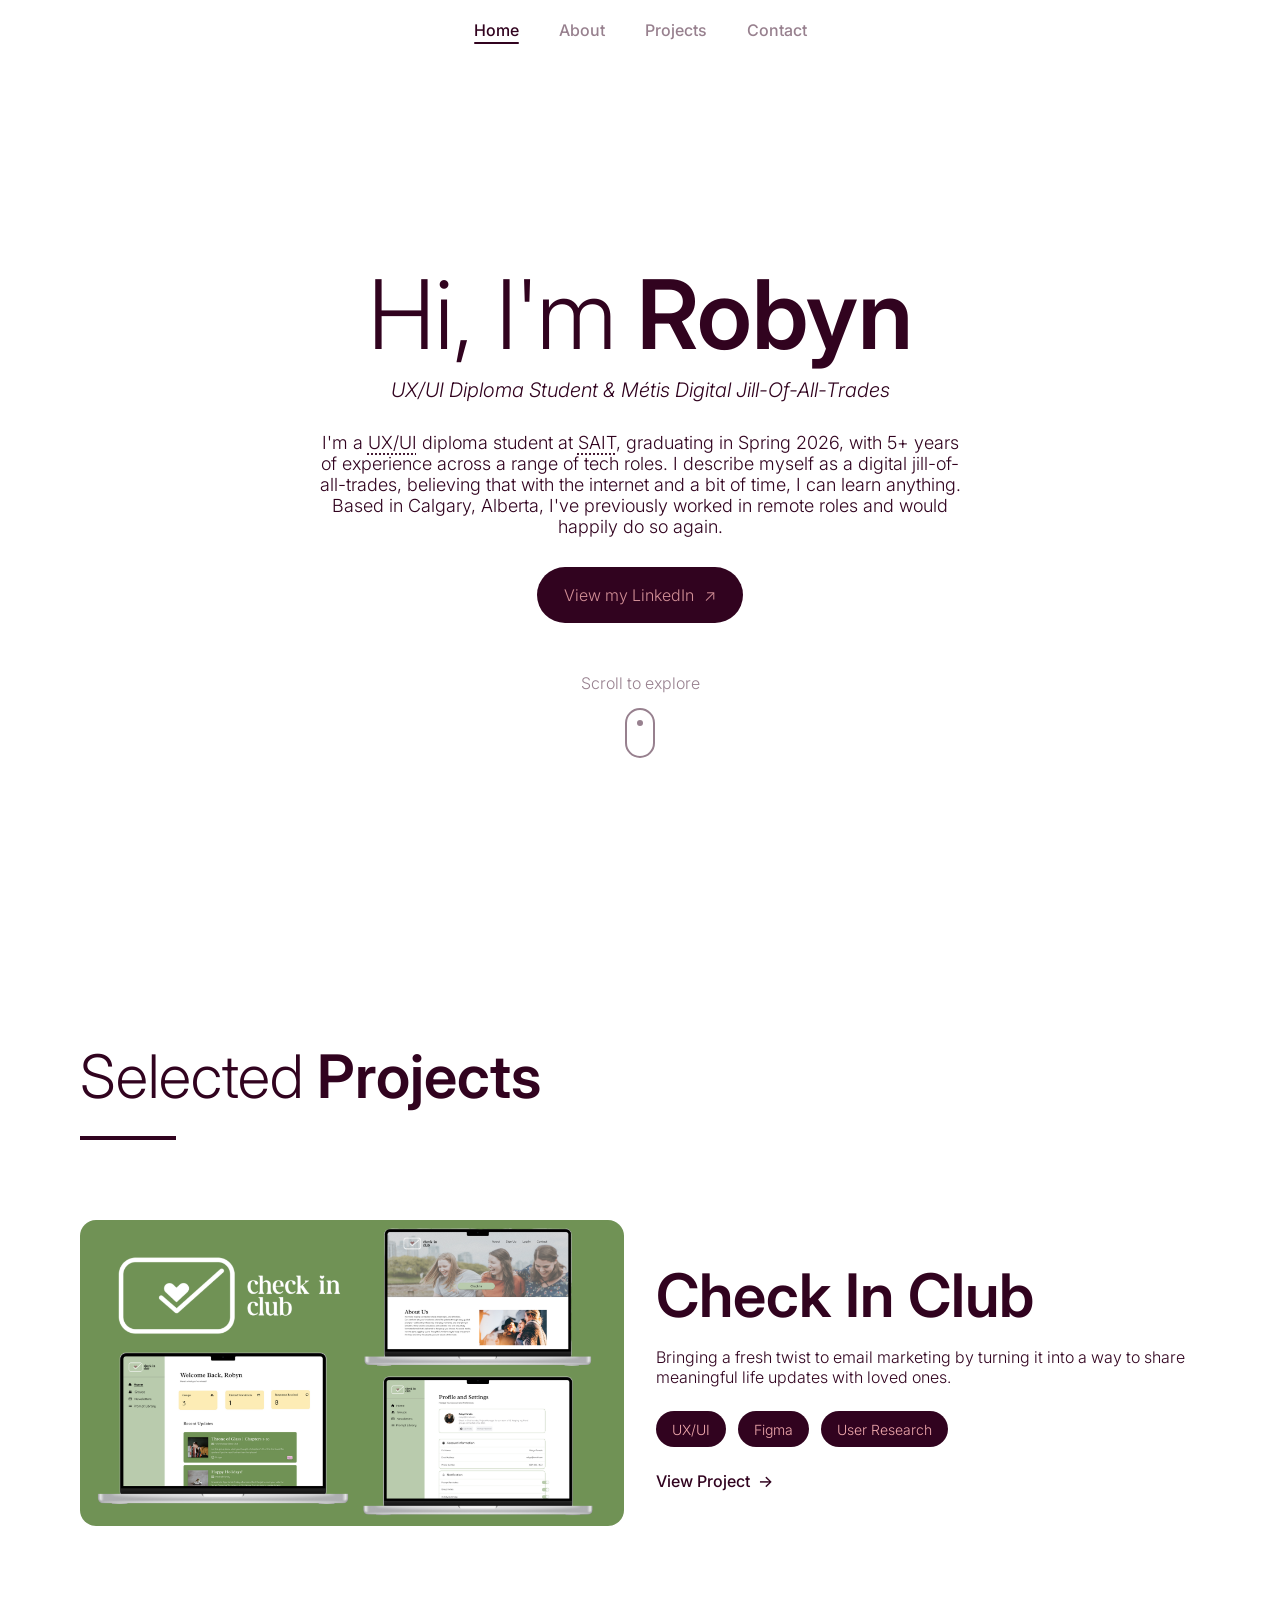
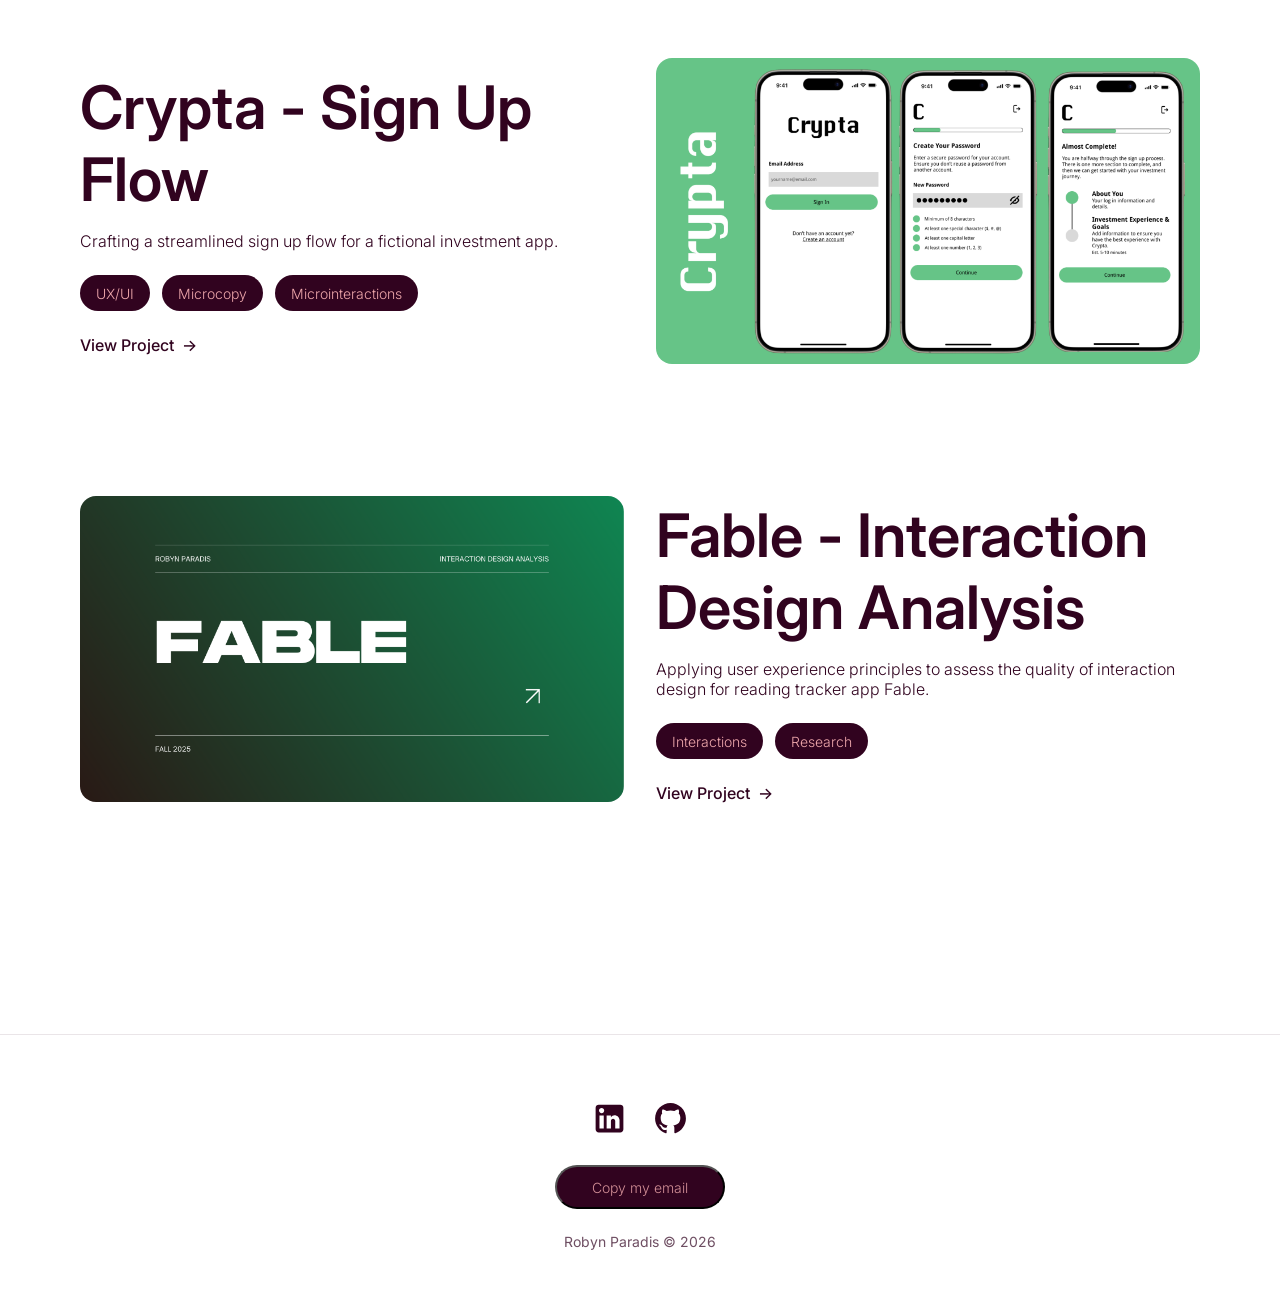
==== index.html @ c3123636 "Update image naming conventions to remove spaces" ====
<!DOCTYPE html>
<html lang="en">
<head>
  <!-- Google tag (gtag.js) -->
    <script async src="https://www.googletagmanager.com/gtag/js?id=G-9T0K6QMMYN"></script>
    <script>
      window.dataLayer = window.dataLayer || [];
      function gtag(){dataLayer.push(arguments);}
      gtag('js', new Date());

      gtag('config', 'G-9T0K6QMMYN');
    </script>
  <meta charset="UTF-8">
  <meta name="viewport" content="width=device-width, initial-scale=1.0">
  <title>Robyn Paradis | Home</title>
  <link rel="stylesheet" href="styles.css">
  <link href="https://fonts.googleapis.com/css2?family=Inter:wght@300;500;600;700&display=swap" rel="stylesheet">
  <link rel="icon" href="data:image/svg+xml,<svg xmlns=%22http://www.w3.org/2000/svg%22 viewBox=%220 0 100 100%22><text y=%22.9em%22 font-size=%2290%22>👩🏻‍💻</text></svg>">
    <!-- Basic SEO -->
    <meta name="description" content="The portfolio website for Robyn Paradis, a UX/UI Designer and Métis Freelancer.">

    <!-- Open Graph / Facebook / LinkedIn -->
    <meta property="og:title" content="Robyn Paradis">
    <meta property="og:description" content="The portfolio website for Robyn Paradis, a UX/UI Designer and Métis Freelancer.">
    <meta property="og:image" content="https://robynparadis.ca/Images/social-share.png">
    <meta property="og:url" content="https://robynparadis.ca/">
    <meta property="og:type" content="website">

    <!-- Twitter -->
    <meta name="twitter:card" content="summary_large_image">
    <meta name="twitter:title" content="Robyn Paradis">
    <meta name="twitter:description" content="The portfolio website for Robyn Paradis, a UX/UI Designer and Métis Freelancer.">
    <meta name="twitter:image" content="https://robynparadis.ca/Images/social-share.png">
</head>

<body>
  <!-- Navigation -->
  <nav class="navbar">
    <ul class="nav-list">
      <li class="nav-item active"><a href="/" class="nav-link">Home</a></li>
      <li class="nav-item"><a href="/about" class="nav-link">About</a></li>
      <li class="nav-item"><a href="/projects" class="nav-link">Projects</a></li>
      <li class="nav-item"><a href="/contact" class="nav-link">Contact</a></li>
    </ul>
  </nav>  

  <!-- Hero Section -->
  <section class="hero" role="main">
    <div class="hero-content-wrapper">
      <div class="hero-content">
        <h1 class="hero-title">
          <span class="light">Hi, I'm</span> <span class="semibold">Robyn</span>
        </h1>
        <p class="hero-subtitle"><em>UX/UI Diploma Student & Métis Digital Jill-Of-All-Trades</em></p>
        <p class="hero-description">
          I'm a <abbr title="User Experience/User Interface">UX/UI</abbr> diploma student at 
          <abbr title="Southern Alberta Institute of Technology">SAIT</abbr>, graduating in Spring 2026, 
          with 5+ years of experience across a range of tech roles. I describe myself as a digital 
          jill-of-all-trades, believing that with the internet and a bit of time, I can learn anything. 
          Based in Calgary, Alberta, I've previously worked in remote roles and would happily do so again.
          
        </p>
        <a href="https://www.linkedin.com/in/robyn-paradis/" target="_blank" class="hero-button">
          View my LinkedIn
          <span class="arrow">↗</span>
        </a>
      </div>
  
      <div class="scroll-hint">
        <span class="scroll-text">Scroll to explore</span>
        <div class="mouse-icon">
          <div class="dot"></div>
        </div>
      </div>
    </div>
  </section>
  

  <!-- PROJECTS SECTION -->
<section class="projects">
    <div class="projects-header">
      <h2 class="projects-title"><span class="light">Selected</span> <span class="semibold">Projects</span></h2>
      <div class="projects-line"></div>
    </div>
  
    <!-- PROJECT 1: Image Left -->
    <div class="project">
      <div class="project-image">
        <a href="/checkinclub" aria-label="View Check In Club project">
          <img src="Images/WebsiteProjectCoverImages/CheckInClubCover.png" alt="Check In Club project image"/>
        </a>
      </div>
      <div class="project-content">
        <h3 class="project-title">Check In Club</h3>
        <p class="project-description">Bringing a fresh twist to email marketing by turning it into a way to share meaningful life updates with loved ones.</p>
        <div class="project-skills">
          <span class="skill-pill">UX/UI</span>
          <span class="skill-pill">Figma</span>
          <span class="skill-pill">User Research</span>
        </div>
        <a href="/checkinclub" class="project-link">View Project <span class="arrow">→</span></a>
      </div>
    </div>
  
    <!-- PROJECT 2: Content Left -->
    <div class="project reverse">
      <div class="project-content">
        <h3 class="project-title">Crypta - Sign Up Flow</h3>
        <p class="project-description">Crafting a streamlined sign up flow for a fictional investment app.</p>
        <div class="project-skills">
          <span class="skill-pill">UX/UI</span>
          <span class="skill-pill">Microcopy</span>
          <span class="skill-pill">Microinteractions</span>
        </div>
        <a href="/crypta" class="project-link">View Project <span class="arrow">→</span></a>
      </div>
      <div class="project-image">
        <a href="/crypta" aria-label="View Crypta project">
          <img src="Images/WebsiteProjectCoverImages/CryptaCover.png" alt="Crypta project cover image"/>
        </a>
      </div>
    </div>
  
    <!-- PROJECT 3: Image Left -->
    <div class="project">
      <div class="project-image">
        <a href="/fable" aria-label="View Fable project">
          <img src="Images/InteractionDesignAnalysis/FableCover.png" alt="Fable project cover image"/>
        </a>
      </div>
      <div class="project-content">
        <h3 class="project-title">Fable - Interaction Design Analysis</h3>
        <p class="project-description">Applying user experience principles to assess the quality of interaction design for reading tracker app Fable.</p>
        <div class="project-skills">
          <span class="skill-pill">Interactions</span>
          <span class="skill-pill">Research</span>
        </div>
        <a href="/fable" class="project-link">View Project <span class="arrow">→</span></a>
      </div>
    </div>
  </section>

  <!-- Footer -->
  <footer>
    <div class="footer-icons">
        <a 
          href="https://www.linkedin.com/in/robyn-paradis/" 
          target="_blank"
          rel="noopener noreferrer"
          aria-label="LinkedIn profile (opens in a new tab)"
        >
        <svg aria-hidden="true" xmlns="http://www.w3.org/2000/svg" width="37" height="37" viewBox="0 0 77 77" fill="none">
          <path d="M60.9583 9.625C62.6601 9.625 64.2922 10.301 65.4956 11.5044C66.699 12.7078 67.375 14.3399 67.375 16.0417V60.9583C67.375 62.6601 66.699 64.2922 65.4956 65.4956C64.2922 66.699 62.6601 67.375 60.9583 67.375H16.0417C14.3399 67.375 12.7078 66.699 11.5044 65.4956C10.301 64.2922 9.625 62.6601 9.625 60.9583V16.0417C9.625 14.3399 10.301 12.7078 11.5044 11.5044C12.7078 10.301 14.3399 9.625 16.0417 9.625H60.9583ZM59.3542 59.3542V42.35C59.3542 39.5761 58.2522 36.9157 56.2907 34.9543C54.3293 32.9928 51.6689 31.8908 48.895 31.8908C46.1679 31.8908 42.9917 33.5592 41.4517 36.0617V32.5004H32.5004V59.3542H41.4517V43.5371C41.4517 41.0667 43.4408 39.0454 45.9113 39.0454C47.1025 39.0454 48.245 39.5186 49.0873 40.361C49.9297 41.2033 50.4029 42.3458 50.4029 43.5371V59.3542H59.3542ZM22.0733 27.4633C23.5029 27.4633 24.8738 26.8955 25.8846 25.8846C26.8955 24.8738 27.4633 23.5029 27.4633 22.0733C27.4633 19.0896 25.0571 16.6512 22.0733 16.6512C20.6353 16.6512 19.2562 17.2225 18.2393 18.2393C17.2225 19.2562 16.6512 20.6353 16.6512 22.0733C16.6512 25.0571 19.0896 27.4633 22.0733 27.4633ZM26.5329 59.3542V32.5004H17.6458V59.3542H26.5329Z"/>
        </svg></a>
        
        <a 
          href="https://github.com/robynparadis" 
          target="_blank"
          rel="noopener noreferrer"
          aria-label="GitHub profile (opens in a new tab)"
        >
        <svg aria-hidden="true" xmlns="http://www.w3.org/2000/svg" width="37" height="37" viewBox="0 0 77 77" fill="none">
            <path d="M38.5 6.41663C34.2868 6.41663 30.1148 7.24649 26.2223 8.85882C22.3297 10.4712 18.7929 12.8344 15.8137 15.8136C9.79689 21.8304 6.41669 29.9909 6.41669 38.5C6.41669 52.6808 15.6246 64.712 28.3617 68.9791C29.9659 69.2358 30.4792 68.2412 30.4792 67.375V61.9529C21.5921 63.8779 19.6992 57.6537 19.6992 57.6537C18.2234 53.932 16.1379 52.9375 16.1379 52.9375C13.2184 50.9483 16.3625 51.0125 16.3625 51.0125C19.5709 51.237 21.2713 54.317 21.2713 54.317C24.0625 59.1937 28.7788 57.75 30.6075 56.98C30.8963 54.8945 31.7304 53.4829 32.6288 52.6808C25.5063 51.8787 18.0309 49.1195 18.0309 36.8958C18.0309 33.3345 19.25 30.4791 21.3354 28.2012C21.0146 27.3991 19.8917 24.0625 21.6563 19.7312C21.6563 19.7312 24.3513 18.865 30.4792 23.0037C33.0138 22.2979 35.7729 21.945 38.5 21.945C41.2271 21.945 43.9863 22.2979 46.5209 23.0037C52.6488 18.865 55.3438 19.7312 55.3438 19.7312C57.1084 24.0625 55.9854 27.3991 55.6646 28.2012C57.75 30.4791 58.9692 33.3345 58.9692 36.8958C58.9692 49.1516 51.4617 51.8466 44.3071 52.6487C45.4621 53.6433 46.5209 55.6004 46.5209 58.5841V67.375C46.5209 68.2412 47.0342 69.2679 48.6704 68.9791C61.4075 64.68 70.5834 52.6808 70.5834 38.5C70.5834 34.2867 69.7535 30.1147 68.1412 26.2222C66.5288 22.3297 64.1656 18.7928 61.1864 15.8136C58.2072 12.8344 54.6703 10.4712 50.7778 8.85882C46.8853 7.24649 42.7133 6.41663 38.5 6.41663Z"/>
        </svg></a>
    </div>

    <button class="hero-button copy-email-btn" type="button" aria-label="Copy my email">
      <span class="btn-default">Copy my email</span>
    
      <span class="btn-hover" aria-hidden="true">
        <span class="btn-copy-word">Copy</span>
        <span class="btn-email">robynparadis@gmail.com</span>
      </span>

      <span class="btn-measure" aria-hidden="true">
        <span class="btn-copy-word">Copy</span>
        <span class="btn-email">robynparadis@gmail.com</span>
      </span>
    </button>
     
    <p>Robyn Paradis &copy; <span id="currentYear"></span></p>
</footer>
  

  <script src="index.js"></script>
</body>
</html>
---- styles.css ----
/* Base */
* {
  box-sizing: border-box;
  margin: 0;
  padding: 0;
}

body {
  font-family: 'Inter', sans-serif;
  color: #31031f;
}

p a {
  color: inherit;
  text-decoration: underline;
}

/* NAVBAR ----------------------- */
.navbar {
  position: sticky;
  top: 0;
  width: 100%;
  padding: 20px 0;
  z-index: 1000;
  background-color: rgba(255, 255, 255, 0);
  transition: background-color 0.3s ease;
  display: flex;
  justify-content: center;
}

.navbar.scrolled {
  background-color: rgba(255, 255, 255, 0.95);
}

.nav-list {
  display: flex;
  gap: 40px;
  list-style: none;
  margin: 0;
  padding: 0;
}

.nav-link {
  font-family: 'Inter', sans-serif;
  font-size: 16px;
  font-weight: 500; /* Medium */
  color: #31031F; /* dark purple */
  opacity: 0.5; /* inactive pages 50% opacity */
  text-decoration: none;
  position: relative;
  transition: opacity 0.2s ease;
}

.nav-link:hover {
  opacity: 1;
}

.nav-item.active .nav-link {
  opacity: 1;
}

.nav-item.active .nav-link::after {
  content: '';
  position: absolute;
  bottom: -4px; /* space between text and underline */
  left: 0;
  width: 100%;
  height: 2px;
  background-color: #31031F;
  border-radius: 1px;
}

/* HERO SECTION ----------------------- */
.hero {
  position: relative;
  height: 100vh;
  display: flex;
  flex-direction: column;
  justify-content: center;
  align-items: center;
  text-align: center;
  transition: opacity 0.2s ease-out;
}

.hero-content {
  max-width: 700px;
}

.hero-title {
  font-size: 96px;
  line-height: 1.1;
}

.hero-title .light {
  font-weight: 300;
}

.hero-title .semibold {
  font-weight: 600;
}

.hero-subtitle {
  font-size: 20px;
  font-weight: 300;
  margin-top: 10px;
  color: #31031f;
}

.hero-description {
  font-size: 18px;
  font-weight: 300;
  margin: 30px 0;
  color: #31031f;
  max-width: 700px;
  margin-left: auto;
  margin-right: auto;
}

abbr {
  cursor: help;
  text-decoration: underline dotted;
  text-underline-offset: 0.25em;
}

/* HERO BUTTON ----------------------- */
.hero-button {
  display: inline-flex;
  align-items: center;
  justify-content: center; /* center text and arrow */
  gap: 10px;
  width: 205.75px; /* Figma width */
  height: 56px;     /* Figma height */
  background-color: #31031f;
  color: rgba(239,168,172,0.85); /* light, matching paragraph */
  font-size: 16px;
  font-weight: 300; /* light weight */
  font-family: 'Inter', sans-serif;
  border-radius: 28px; /* half of height for fully rounded ends */
  text-decoration: none;
  transition: all 0.3s;
  cursor: pointer;
}

.hero-button .arrow {
  display: inline-block;
  transition: transform 0.3s;
}

.hero-button:hover .arrow {
  transform: translateX(5px);
}

/* SCROLL HINT ----------------------- */
.scroll-hint {
  margin-top: 50px;
  display: flex;
  flex-direction: column;
  align-items: center;
  gap: 15px;
}

.scroll-text {
  color: rgba(49,3,31,0.5);
  font-size: 16px;
  font-weight: 300;
}

.mouse-icon {
  width: 30px;
  height: 50px;
  border: 2px solid rgba(49,3,31,0.5);
  border-radius: 25px;

  display: flex;
  justify-content: center; /* centers the dot horizontally */
  align-items: flex-start;
  padding-top: 10px;
}

.mouse-icon .dot {
  width: 6px;
  height: 6px;
  background-color: rgba(49,3,31,0.5);
  border-radius: 50%;
  animation: bounce 1.2s infinite;
}

@keyframes bounce {
  0%, 100% { transform: translateY(0); }
  50% { transform: translateY(8px); }
}

/* RESPONSIVE ----------------------- */
/* Tablet screens */
@media screen and (max-width: 1024px) {
  .hero-content {
    padding-left: 40px;
    padding-right: 40px;
  }
}

@media (max-width: 768px) {
  .hero-title { font-size: 64px; }
  .hero-description { font-size: 16px; }
  .nav-list { gap: 20px; }

  .hero {
    height: auto;
    min-height: calc(100svh - 60px);
  }

  .hero-content-wrapper {
    width: 100%;
    display: flex;
    flex-direction: column;
    align-items: center;
    gap: 50px;
  }

  .scroll-hint {
    margin-top: 0;
  }
}

  .hero-content {
    padding-left: 24px;
    padding-right: 24px;
  }

  .hero-subtitle,
  .hero-description {
    max-width: 100%;
    box-sizing: border-box;
  }

/* PROJECTS SECTION ----------------------- */
.projects {
  padding: 80px 80px 100px; /* top padding gives room for hero fade + spacing */
  display: flex;
  flex-direction: column;
  align-items: center;
  max-width: 1400px;
  margin: 0 auto;
  text-align: center;
}

.projects-header {
  margin-bottom: 80px;
  width: 100%;
  max-width: 1200px;
  align-self: center;
  text-align: left;
}

.projects-title {
  font-size: 60px;
  color: #31031F;
}

.projects-title .light {
  font-weight: 300;
}

.projects-title .semibold {
  font-weight: 600;
}

.projects-line {
  width: 96px;
  height: 4px;
  background-color: #31031F;
  margin: 24px 0 0; /* line under text */
}

/* INDIVIDUAL PROJECTS ----------------------- */
.project {
  display: flex;
  gap: 32px;
  align-items: center;
  margin-bottom: 128px;
  width: 100%;
  max-width: 1200px;
  position: relative;
}

.project.reverse {
  display: flex;
  flex-direction: row-reverse;
}

.project.reverse .project-image {
  order: 1;
}

.project.reverse .project-content {
  order: 2;
}

.project.reverse .project-image,
.project.reverse .project-content {
flex: 1 1 50%;
}

.project-image {
  flex: 1 1 50%; /* image takes up half of the section */
  display: flex;
  justify-content: center; /* center the image within its column */
  align-items: center;
  max-height: 360px;
}

.project-image img {
  width: 100%; /* fills its container */
  max-width: 560px; /* ensures images don't get too large */
  height: auto; /* keeps aspect ratio */
  border-radius: 16px;
  object-fit: contain; /* ensures entire image is visible */
  transition: transform 0.3s ease, filter 0.3s ease;
}

.project:hover .project-image img {
  filter: brightness(0.9); /* darken */
}

.project-image img:hover {
  transform: scale(1.02);
}

/* PROJECT CONTENT ----------------------- */
.project-content {
  flex: 1 1 50%;
  display: flex;
  flex-direction: column;
  align-items: flex-start;
  justify-content: center; /* vertical centering relative to image */
  text-align: left;
}

.project-title {
  font-family: 'Inter', sans-serif;
  font-weight: 300;
  font-size: 48px;
  margin-bottom: 16px;
  color: #31031F;
}

.project-description {
  font-family: 'Inter', sans-serif;
  font-weight: 300;
  font-size: 16px;
  margin-bottom: 24px;
  margin-top: 16px;
  color: #31031F;
}

.project-skills {
  display: flex;
  gap: 12px;
  margin-bottom: 24px;
}

.skill-pill {
  display: inline-flex;
  justify-content: center;
  align-items: center;
  padding: 0 16px; /* horizontal padding */
  height: 36px; /* fixed height for consistency */
  background-color: #31031F;
  color: #EFA8AC;
  border-radius: 28px;
  font-family: 'Inter', sans-serif;
  font-size: 14px;
  font-weight: 300;
  white-space: nowrap; /* ensures text doesn't wrap */
}

/* VIEW PROJECT LINK ----------------------- */
.project-link {
  display: inline-flex;
  align-items: center;
  gap: 8px;
  font-family: 'Inter', sans-serif;
  font-weight: 500;
  font-size: 16px;
  color: #31031F;
  text-decoration: none;
  position: relative;
  transition: transform 0.2s ease;
}

.project-link .arrow {
  transition: transform 0.3s ease;
}

.project-link:hover .arrow {
  transform: translateX(5px);
  animation: bounce-horizontal 0.3s;
}

@keyframes bounce-horizontal {
  0%, 100% { transform: translateX(5px); }
  50% { transform: translateX(8px); }
}

/* --- Responsive Projects Section --- */

/* Tablet breakpoint (around 768px - 1024px) */
@media screen and (max-width: 1024px) {
  .projects {
    padding: 120px 40px 80px;
  }

  .project {
    gap: 24px; /* slightly smaller gap */
    max-width: 90%;
  }

  .project-image img {
    max-width: 480px; /* slightly smaller images */
  }
}

/* Mobile breakpoint (below 768px) */
@media screen and (max-width: 767px) {
  /* Stack project content */
  .project,
  .project.reverse {
    flex-direction: column; /* stack image on top, content below */
    align-items: flex-start;
    gap: 24px;
    margin-bottom: 64px;
  }

  .project-image,
  .project.reverse .project-image {
    width: 100%;
    justify-content: flex-start;
  }

  .project-content,
  .project.reverse .project-content {
    width: 100%;
    align-items: flex-start;
    justify-content: flex-start;
    text-align: left;
  }

  .project-image img {
    width: 100%;
    height: auto;
    max-width: 100%;
    object-fit: contain;
  }

  .project-title {
    font-size: 36px;
    margin-bottom: 24px;
    text-align: center;
    width: 100%;
  }

  .project-description {
    margin-top: 0;
  }

  .project-skills {
    flex-wrap: wrap;
    gap: 12px;
  }

  .project-link {
    align-self: center;
  }

  .projects-header {
    margin-bottom: 40px;
    display: flex;
    flex-direction: column;
    align-items: flex-start;
    text-align: left;
  }

  .projects-title {
    font-size: 48px; /* title on mobile stacked, slightly smaller */
  }

  .projects-line {
    margin-top: 16px;
    width: 100px;
    margin-bottom: 40px;
  }

  .project:last-child {
    margin-bottom: 32px;
  }
}

/* FOOTER ----------------------- */
footer {
  text-align: center;
  padding-bottom: 64px;
  position: relative;
}

/* Line across full width at top of footer */
footer::before {
  content: "";
  display: block;
  width: 100%;
  height: 1px;
  background-color: rgba(49,3,31,0.1);
  margin-bottom: 65px;
}

.copy-email-btn {
  height: 44px;
  width: auto;
  min-width: 170px;
  max-width: 170px;
  padding: 0 16px;
  gap: 0;
  position: relative;
  overflow: hidden;
  transition: max-width 0.3s ease;
  margin-bottom: 24px;
  display: inline-grid;
  place-items: center;
  font-size: 14px;
}

/* Two "states" layered in the same button */
.copy-email-btn .btn-default,
.copy-email-btn .btn-hover {
  display: inline-flex;
  align-items: center;
  justify-content: center;
  transition: opacity 0.25s ease, transform 0.25s ease;
}

/* Default visible */
.copy-email-btn .btn-default {
  opacity: 1;
  transform: translateY(0);
}

/* Hover state hidden */
.copy-email-btn .btn-hover {
  opacity: 0;
  transform: translateY(6px);
  gap: 10px;
}

/* Hover swaps the content */
.copy-email-btn:hover .btn-default {
  opacity: 0;
  transform: translateY(-6px);
}

.copy-email-btn:hover {
  max-width: 999px;
}

.copy-email-btn:hover .btn-hover {
  opacity: 1;
  transform: translateY(0);
}

/* Visually differentiate "Copy" from the email */
.copy-email-btn .btn-copy-word {
  font-size: 13px;
  font-weight: 500;
  letter-spacing: 0.08em;
  text-transform: uppercase;
  opacity: 0.85;
}

.copy-email-btn .btn-email {
  font-size: 14px;
  font-weight: 300;
  letter-spacing: 0.01em;
  white-space: nowrap;
}

/* Optional subtle separator */
.copy-email-btn .btn-email::before {
  content: "—";
  margin: 0 6px 0 0;
  opacity: 0.5;
}

/* Hidden measurer: it controls width when visible, but you never see it */
.copy-email-btn .btn-measure {
  display: inline-flex;
  align-items: center;
  gap: 10px;
  white-space: nowrap;
  visibility: hidden;
  pointer-events: none;
}

.copy-email-btn .btn-default,
.copy-email-btn .btn-hover,
.copy-email-btn .btn-measure {
  grid-area: 1 / 1;       /* ADD */
}

/* Footer icons container */
.footer-icons {
  display: flex;
  justify-content: center;
  gap: 24px;
  margin-bottom: 24px; /* space between icons and text */
}

.footer-icons a {
  color: #31031F; /* base color */
  transition: transform 0.3s ease, color 0.3s ease;
}

/* Icon hover effect */
.footer-icons a svg {
  width: 37px;
  height: 37px;
  fill: #31031F;
  transition: transform 0.3s ease, fill 0.3s ease;
}

.footer-icons a:hover svg {
  transform: scale(1.2);
  fill: #00382E;
}

/* Footer text */
footer p {
  font-family: 'Inter', sans-serif;
  font-weight: 400;
  font-size: 14px;
  color: rgba(49,3,31,0.7);
  margin: 0;
}

/* ABOUT HERO SECTION ----------------------- */
/* Hero Section */
.about-hero {
  padding: 120px 80px;
  display: flex;
  justify-content: center;
}

.about-hero-container {
  display: flex;
  align-items: center;
  gap: 50px;
  max-width: 1400px;
  width: auto;
  margin: 0 auto;
}

/* Image */
.about-hero-image img {
  width: auto;
  max-height: 400px; /* ensures image is never bigger than content */
  border-radius: 25px;
  object-fit: cover;
  opacity: 0;
  transform: translateX(-50px);
  animation: slideInLeft 1s forwards ease-out;
}

/* Text */
.about-hero-content {
  flex: 1;
  max-width: 700px;
  display: flex;
  flex-direction: column;
  justify-content: center;
  opacity: 0;
  transform: translateX(50px);
  animation: slideInRight 1s forwards ease-out;
  animation-delay: 0.3s;
}

.about-hero-title {
  font-size: 60px;
  color: #31031F;
  margin: 0;
}

.about-hero-title .light {
  font-weight: 300;
}

.about-hero-title .semibold {
  font-weight: 600;
}

.about-hero-line {
  width: 96px;
  height: 4px;
  background-color: #00382E;
  margin: 24px 0 30px 0;
}

.about-hero-text {
font-family: 'Inter', sans-serif;
font-weight: 300;
font-size: 16px;
color: #31031F;
line-height: 1.7;
text-wrap: balance;
}

/* Scroll reveal */
.reveal-on-scroll {
opacity: 0;
transform: translateY(24px);
transition: opacity 0.7s ease, transform 0.7s ease;
will-change: opacity, transform;
}

.reveal-on-scroll.is-visible {
opacity: 1;
transform: translateY(0);
}

/* ANIMATIONS */
@keyframes slideInLeft {
  0% { opacity: 0; transform: translateX(-50px); }
  100% { opacity: 1; transform: translateX(0); }
}

@keyframes slideInRight {
  0% { opacity: 0; transform: translateX(50px); }
  100% { opacity: 1; transform: translateX(0); }
}

/* RESPONSIVE */

/* Tablet */
@media (max-width: 1024px) {
  .about-hero {
    padding: 100px 48px;
  }

  .about-hero-image img {
    max-height: 320px; /* scale image down */
  }

  .about-hero-title {
    font-size: 52px;
  }
}

/* Mobile */
@media (max-width: 768px) {
  .about-hero {
    padding: 80px 20px; /* match index.html mobile padding */
  }

  .about-hero-container {
    display: grid;
    grid-template-columns: auto auto;
    grid-template-areas:
      "image title"
      "image line"
      "text text";
    justify-content: center;
    align-items: center;
    column-gap: 16px;
    row-gap: 12px;
  }

  .about-hero-image {
    grid-area: image;
    display: flex;
    justify-content: center;
  }

  .about-hero-image img {
    max-height: 180px; /* smaller on mobile */
    width: auto;
  }

  .about-hero-content {
    display: contents;
  }

  .about-hero-title {
    grid-area: title;
    font-size: 48px;
    text-align: left;
  }

  .about-hero-line {
    grid-area: line;
    margin: 4px 0 0;
    justify-self: start;
  }

  .about-hero-text {
    grid-area: text;
    text-align: center;
    padding-top: 12px;
  }
}

/* EXPERIENCE SECTION ----------------------- */
.experience {
  padding: 80px 80px;
  display: flex;
  justify-content: center;
}

.experience-container {
  max-width: 1400px; /* same as About hero */
  width: 100%;
}

/* Title */
.experience-title {
  font-family: 'Inter', sans-serif;
  font-weight: 600;
  font-size: 60px;
  color: #31031F;
  margin: 0;
  text-align: left;
}

.experience-line {
  width: 96px;
  height: 4px;
  background-color: #00382E;
  margin: 24px 0 64px 0;
}

/* Cards layout */
.experience-cards {
  display: grid;
  grid-template-columns: repeat(3, 1fr);
  gap: 32px;
}

/* Individual card */
.experience-card {
  background: #fff;
  border-radius: 16px;
  padding: 33px 32px 40px;
  box-shadow: 0 12px 30px rgba(0, 0, 0, 0.08);
  opacity: 0;
  transform: translateY(20px);
  animation: riseIn 0.8s forwards ease-out;
}

/* stagger animation */
.experience-card:nth-child(1) { animation-delay: 0.1s; }
.experience-card:nth-child(2) { animation-delay: 0.2s; }
.experience-card:nth-child(3) { animation-delay: 0.3s; }

/* Card text */
.experience-role {
  font-family: 'Inter', sans-serif;
  font-weight: 300;
  font-size: 30px;
  color: #31031F;
  margin-bottom: 8px;
}

.experience-meta {
  font-family: 'Inter', sans-serif;
  font-weight: 400;
  font-size: 16px;
  color: rgba(49, 3, 31, 0.7);
  margin-bottom: 20px;
}

/* Bullet list */
.experience-list {
  list-style-position: inside;
  padding: 0;
  margin: 0;
}

.experience-list li {
  font-family: 'Inter', sans-serif;
  font-size: 16px;
  line-height: 1.6;
  color: #31031F;
  margin-bottom: 12px;
  font-weight: 300;
}

.experience-list li::marker {
  color: #00382E;
}

/* ANIMATION ----------------------- */
@keyframes riseIn {
  from {
    opacity: 0;
    transform: translateY(20px);
  }
  to {
    opacity: 1;
    transform: translateY(0);
  }
}

/* TABLET ----------------------- */
@media (max-width: 1024px) {
  .experience {
    padding: 140px 48px;
  }

  .experience-title {
    font-size: 52px;
  }

  .experience-cards {
    grid-template-columns: repeat(2, 1fr);
  }
}

/* MOBILE ----------------------- */
@media (max-width: 768px) {
  .experience {
    padding: 60px 24px;
  }

  .experience-title {
    font-size: 48px;
  }

  .experience-cards {
    grid-template-columns: 1fr;
  }

  .experience-card {
    padding: 32px;
  }
}

/* EDUCATION SECTION ----------------------- */
.education-section {
  padding: 0 80px 80px;
  display: flex;
  justify-content: center;
}

.education-section .section-container {
  max-width: 1400px;
  width: 100%;
}

.education-section .section-title {
  font-family: 'Inter', sans-serif;
  font-weight: 600;
  font-size: 60px;
  color: #31031F;
  margin: 0;
}

.education-section .section-line {
  width: 96px;
  height: 4px;
  background-color: #00382E;
  margin-top: 30px;
}

.education-grid {
  margin-top: 64px;
  display: grid;
  grid-template-columns: repeat(3, 1fr);
  column-gap: 32px;
}

.education-card {
  grid-column: span 2;
}

@media (max-width: 1024px) {
  .education-section {
    padding: 0 48px 80px;
  }

  .education-section .section-title {
    font-size: 52px;
  }

  .education-grid {
    grid-template-columns: repeat(2, 1fr);
  }

  .education-card {
    grid-column: span 2;
  }
}

@media (max-width: 768px) {
  .education-section {
    padding: 0 24px 80px;
  }

  .education-section .section-title {
    font-size: 48px;
  }

  .education-grid {
    grid-template-columns: 1fr;
  }

  .education-card {
    grid-column: span 1;
  }
}

/* EXTRAS & GALLERY SECTION ----------------------- */

.outside-container {
max-width: 1200px;
margin: 0 auto;
padding: 0 32px;
text-align: center;
}

/* Title */
.outside-title {
font-size: 60px;
color: #31031F;
}

.outside-title .light {
font-weight: 300;
}

.outside-title .semibold {
font-weight: 600;
}

@media (max-width: 768px) {
.outside-title {
  font-size: 48px;
}
}

/* Line */
.outside-line {
width: 96px;
height: 4px;
background: #00382E;
margin: 24px auto 32px;
}

/* Text */
.outside-text {
font-size: 16px;
font-weight: 300;
color: rgba(49, 3, 31, 0.9);
max-width: 700px;
margin: 0 auto 26px;
}

/* Gallery */
.gallery-wrapper{
position: relative;
width: min(1024px, 100%);
height: 320px;
margin: 0 auto;
border-radius: 16px;
overflow: hidden;
}

.fable-page .gallery-wrapper {
max-width: 960px;
width: 100%;
height: auto;
aspect-ratio: 16 / 9;
}

/* Image stack */
.gallery{
position: relative;
width: 100%;
height: 100%;
}

.gallery img{
position: absolute;
inset: 0;
width: 100%;
height: 100%;
object-fit: cover;          /* matches screenshot look */
opacity: 0;
transition: opacity 0.35s ease;
cursor: pointer;
pointer-events: none;
}

.fable-page .gallery img {
object-fit: contain;
}

.gallery img.active{
opacity: 1;
pointer-events: auto;
}

/* Arrow buttons ON TOP of the image */
.gallery-btn{
position: absolute;
top: 50%;
transform: translateY(-50%);
width: 36px;
height: 36px;
border: 0;
border-radius: 999px;
background: rgba(255,255,255,0.92);
display: grid;
place-items: center;
font-size: 22px;
line-height: 1;
cursor: pointer;
z-index: 5;
}

.gallery-btn.prev{ left: 16px; }
.gallery-btn.next{ right: 16px; }

.gallery-btn:hover{
background: rgba(255,255,255,1);
}

/* Dots */
.gallery-dots{
display: flex;
justify-content: center;
align-items: center;
gap: 8px;
margin-top: 24px;
margin-bottom: 128px;
}

.dot{
width: 8px;
height: 8px;
border-radius: 999px;
background: rgba(49,3,31,0.30);
transition: width 0.25s ease, background 0.25s ease;
}

.dot.active{
width: 32px;
background: #00382E;
}


/* Lightbox */
.lightbox {
position: fixed;
inset: 0;
background: rgba(0,0,0,0.75);
z-index: 9999;
display: none;
align-items: center;
justify-content: center;
}

.lightbox.active {
display: flex;
}

.lightbox.lightbox-has-gallery .lightbox-nav {
display: grid;
}

.lightbox-nav {
position: absolute;
top: 50%;
transform: translateY(-50%);
width: 44px;
height: 44px;
border: 0;
border-radius: 999px;
background: rgba(255,255,255,0.92);
display: none;
place-items: center;
font-size: 24px;
line-height: 1;
cursor: pointer;
z-index: 10000;
}

.lightbox-prev {
left: 24px;
}

.lightbox-next {
right: 24px;
}

.lightbox-nav:hover {
background: rgba(255,255,255,1);
}

.lightbox-content {
position: relative;
display: flex;
flex-direction: column;
align-items: center;
max-height: 90vh;
width: fit-content;
max-width: 90vw;
}

.lightbox-media {
position: relative;
display: inline-block;
max-width: 90vw;
}

.lightbox-content img {
max-width: 90vw;
max-height: 80vh;
object-fit: contain;
border-radius: 16px;
display: block;
}

.lightbox-caption {
margin-top: 12px;
color: #FFFFFF;
font-size: 16px;
max-width: 100%;
text-align: center;
overflow-wrap: anywhere;
width: 100%;
box-sizing: border-box;
}

body.lightbox-open {
overflow: hidden;
}

body.lightbox-open .navbar {
opacity: 0;
pointer-events: none;
visibility: hidden;
}

/* Close button */
.lightbox-close {
position: absolute;
top: -24px;
right: -24px;
width: 48px;
height: 48px;
background: white;
border-radius: 50%;
border: none;
cursor: pointer;
}

.project-hero-text {
font-family: 'Inter', sans-serif;
font-weight: 300;
font-size: 16px;
color: #31031F;
line-height: 1.7;
padding-top: 24px;
}

/* PROJECT PAGES ============================================================== */
.project-hero {
padding-top: 80px;           /* space at top of page */
}

.project-hero-container {
max-width: 1400px;
margin: 0 auto;
padding: 0 100px;
}

.project-title {
font-family: 'Inter', sans-serif;
font-weight: 600;
font-size: 60px;
color: #31031F;
margin: 0;
text-align: left;
}

.project-title-line {
width: 96px;
height: 4px;
background-color: #00382E;
margin: 24px 0 30px 0;
}

.project-subtitle {
font-family: 'Inter', sans-serif;
font-weight: 300;
font-size: 24px;
color: #31031F;
margin: 0;
text-align: left;
line-height: 1.3;
}

/* Responsive padding to match your other pages’ behavior */
@media (max-width: 1024px) {
.project-hero-container {
  padding: 0 48px;
}
.project-title {
  font-size: 60px;
}
.project-subtitle {
  font-size: 24px;
}
}

@media (max-width: 768px) {
.project-hero-container {
  padding: 0 20px;
}
.project-title {
  font-size: 56px;
}
.project-subtitle {
  font-size: 20px;
}
}

@media screen and (max-width: 767px) {
  .projects .project-title {
    margin-bottom: 24px;
    text-align: center;
    width: 100%;
  }

  .projects .project-skills {
    justify-content: center;
    width: 100%;
    align-self: center;
  }

  .projects .project-link {
    align-self: center;
    margin-top: 24px;
  }
}

/* PROJECT OVERVIEW SECTION ----------------------- */
.project-overview {
padding: 50px 0;
}


.project-overview-container {
max-width: 1400px;
margin: 0 auto;
padding: 0 100px;
display: grid;
grid-template-columns: 1fr 1fr;
gap: 80px;
align-items: center;
}

/* LEFT META COLUMN */
.project-meta {
display: flex;
flex-direction: column;
gap: 32px;
}

.meta-row {
display: flex;
align-items:first baseline;
gap: 24px;
}

.case-study-page .meta-row {
align-items: center;
}

.meta-label {
font-family: 'Inter', sans-serif;
font-size: 14px;
font-weight: 500;
letter-spacing: 0.12em;
color: #31031F;
min-width: 120px; /* keeps labels aligned vertically */
text-transform: uppercase;
}

.meta-value {
font-family: 'Inter', sans-serif;
font-size: 16px;
font-weight: 300;
color: #31031F;
line-height: 1.6;
}

.case-study-page .meta-label {
line-height: 1.6;
}

/* Tools row tweaks */
.meta-tools {
align-items: flex-start;
}

.project-skills {
display: flex;
gap: 12px;
flex-wrap: wrap;
}

/* RIGHT DESCRIPTION COLUMN */
.project-description p {
font-family: 'Inter', sans-serif;
font-size: 16px;
font-weight: 300;
color: #31031F;
line-height: 1.7;
margin: 0;
max-width: 560px;
}

/* RESPONSIVE ----------------------- */
@media (max-width: 1024px) {
.project-overview-container {
  padding: 0 48px;
  grid-template-columns: 1fr;
  gap: 64px;
}


.project-description p {
  max-width: 100%;
}
}

@media (max-width: 768px) {
.project-overview-container {
  padding: 0 20px;
}

.meta-row {
  flex-direction: column;
  gap: 8px;
  align-items: center;
}

.meta-label {
  min-width: unset;
}

.meta-value {
  text-align: center;
}

.project-meta {
  align-items: center;
  text-align: center;
}

.project-skills {
  padding-top: 8px;
  justify-content: center;
}

.project-description {
  text-align: center;
}

.project-overview {
  padding: 50px 0;
}

.case-study-page .project-overview {
  padding-bottom: 0;
}
}

/* Reusable case study sections */
.case-section {
padding: 0;                 /* section spacing controlled by parent flow */
margin: 128px 0;            /* space between sections */
}

.case-section-inner {
max-width: 1400px;
margin: 0 auto;
padding: 0 100px;           /* consistent with your project pages */
display: flex;
align-items: center;
gap: 64px;                  /* similar “breathing room” as your projects */
}

/* Reverse layout */
.case-section--reverse .case-section-inner {
flex-direction: row-reverse;
}

/* Text-only variant (single centered column) */
.case-section--text-only .case-section-inner {
justify-content: flex-start;
}

.case-section--text-only .case-text {
max-width: 100%;
width: 100%;
flex: 1 1 100%;
}

/* Text column */
.case-text {
flex: 1 1 50%;
max-width: 700px;
text-align: left;
}

.case-title {
font-family: 'Inter', sans-serif;
font-weight: 300;           /* light */
font-size: 48px;
color: #31031F;
margin: 0 0 16px 0;
}

.case-blurb {
font-family: 'Inter', sans-serif;
font-weight: 300;
font-size: 16px;
color: rgba(49, 3, 31, 0.9);
line-height: 1.7;
margin: 0 0 16px 0;
}

/* Bullets aligned with text (no hanging indent) */
.case-bullets {
list-style: none;
padding: 0;
margin: 0;
}

.case-bullets li {
position: relative;
padding-left: 18px;         /* room for custom bullet */
margin: 10px 0;
font-family: 'Inter', sans-serif;
font-weight: 300;
font-size: 16px;
color: rgba(49, 3, 31, 0.9);
line-height: 1.6;
}

.case-bullets li::before {
content: "•";
position: absolute;
left: 0;
top: 0;
color: #00382E;
line-height: 1.6;
}

/* Media column */
.case-media {
flex: 1 1 50%;
display: flex;
justify-content: center;
}

/* Image sized like project page */
.case-image {
width: 100%;
max-width: 560px;           /* your project card sizing */
height: auto;
border-radius: 16px;
object-fit: contain;        /* show entire 1920x1080 image */
cursor: pointer;
display: block;
}

/* Tablet */
@media (max-width: 1024px) {
.case-section-inner {
  padding: 0 48px;
  gap: 48px;
}
.case-title { font-size: 36px; }
.case-image { max-width: 520px; }
}

/* Mobile: stack (image on top, text below) */
@media (max-width: 768px) {
.case-section-inner {
  padding: 0 20px;
  flex-direction: column;
  align-items: flex-start;
  gap: 32px;
}
.case-section--reverse .case-section-inner {
  flex-direction: column;   /* reverse still stacks same way on mobile */
}
.case-text,
.case-media {
  width: 100%;
  max-width: 100%;
}
.case-media {
  order: 0;
}
.case-text {
  order: 1;
}
.case-image {
  max-width: 100%;
}
}

.back-to-top-wrapper {
display: flex;
justify-content: center;
margin: 120px 0 80px; /* space above footer */
}

.back-to-top {
display: inline-flex;
align-items: center;
justify-content: center;
gap: 10px;
width: 205.75px;
height: 56px;
background-color: #31031f;
color: rgba(239,168,172,0.85);
font-size: 16px;
font-weight: 300;
font-family: 'Inter', sans-serif;
border-radius: 28px;
border: none;
cursor: pointer;
transition: all 0.3s ease;
}

.back-to-top .arrow {
display: inline-block;
transition: transform 0.3s ease;
}

/* Hover animation (up instead of right) */
.back-to-top:hover .arrow {
transform: translateY(-5px);
}

/* ================================
   PROJECT OVERVIEW - NEW CARD LAYOUT
================================ */

.project-overview--cards .project-overview-container {
  /* override your current 2-col grid */
  display: block;
  max-width: 1400px;
  margin: 0 auto;
  padding: 0 100px;
}

.project-meta-grid {
  display: grid;
  grid-template-columns: repeat(4, 1fr);
  gap: 20px;
  width: 100%;
}

/* Card styling */
.meta-card {
  border: 1px solid rgba(49, 3, 31, 0.18);
  border-radius: 14px;
  padding: 18px 18px;
  background: #fff;
  min-height: 88px;

  display: flex;
  flex-direction: column;
  justify-content: center;
  text-align: center;
}

.meta-card .meta-label {
  font-family: "Inter", sans-serif;
  font-size: 12px;
  font-weight: 500;
  letter-spacing: 0.12em;
  color: rgba(49, 3, 31, 0.55);
  text-transform: uppercase;
  margin-bottom: 8px;
  min-width: unset; /* overrides your old min-width */
}

.meta-card .meta-value {
  font-family: "Inter", sans-serif;
  font-size: 16px;
  font-weight: 300;
  color: #31031F;
  line-height: 1.3;
}

/* Wide cards (like Tools/Team in your reference) */
.meta-card--wide {
  grid-column: span 2;
  text-align: center;
}

/* Make the pills look like “tools” chips inside the card */
.project-overview--cards .project-skills {
  display: flex;
  gap: 10px;
  flex-wrap: wrap;
  justify-content: center;
}

/* If your .skill-pill already exists, you can keep it.
   If not, this gives you a clean chip style: */
.project-overview--cards .skill-pill {
  border: 1px solid rgba(49, 3, 31, 0.18);
  border-radius: 999px;
  padding: 8px 12px;
  font-family: "Inter", sans-serif;
  font-size: 14px;
  font-weight: 400;
  color: #31031F;
  background: #fff;
}

/* Force true vertical centering for ALL meta cards */
.project-overview--cards .meta-card {
  display: grid;
  place-content: center;
  justify-items: center;
  row-gap: 8px;
}

/* Remove any previous spacing rules that might be affecting TOOLS */
.project-overview--cards .meta-card .meta-label {
  margin: 0;
  padding: 0;
}

/* Hard reset the skills container (this is usually what gets overridden elsewhere) */
.project-overview--cards .meta-card .project-skills {
  margin: 0 !important;
  padding: 0 !important;
  line-height: normal;
  display: flex;
  justify-content: center;
  align-items: center;
  flex-wrap: wrap;
  gap: 10px;
}


/* SUMMARY block */
.project-summary {
  margin-top: 54px;
  width: 100%;
}

.summary-label {
  display: block;
  font-family: "Inter", sans-serif;
  font-size: 12px;
  font-weight: 500;
  letter-spacing: 0.12em;
  color: rgba(49, 3, 31, 0.45);
  text-transform: uppercase;
  margin-bottom: 10px;
}

.summary-text {
  font-family: "Inter", sans-serif;
  font-size: 16px;
  font-weight: 300;
  line-height: 1.7;
  color: #31031F;
  margin: 0;
  max-width: 100%;
}

/* Responsive */
@media (max-width: 1024px) {
  .project-overview--cards .project-overview-container {
    padding: 0 48px;
  }

  .project-meta-grid {
    grid-template-columns: repeat(2, 1fr);
  }

  .meta-card--wide {
    grid-column: span 2;
  }

  .summary-text {
    font-size: 16px;
  }
}

@media (max-width: 768px) {
  .project-overview--cards .project-overview-container {
    padding: 0 20px;
  }

  .project-meta-grid {
    grid-template-columns: repeat(2, 1fr);
  }

  .meta-card--wide {
    grid-column: span 1;
  }

  .summary-text {
    font-size: 16px;
  }
}


/* CONTACT PAGE ----------------------- */
.contact-page {
background: #fbf8f6; /* soft off-white like screenshot */
}

/* keep your body font/colors from base; just ensuring full height */
.contact {
min-height: 100vh;
}

/* Header */
.contact-hero {
padding: 100px 80px 40px;
display: flex;
justify-content: center;
text-align: center;
}

.contact-hero-container {
max-width: 1400px;
width: 100%;
opacity: 0;
transform: translateX(-40px);
animation: slideInLeft 0.9s ease-out forwards;
}

.contact-title {
font-size: 60px;
font-weight: 600;
color: #31031F;
margin: 0;
}

.contact-line {
width: 96px;
height: 4px;
background-color: #00382E;
margin: 24px auto 32px;
}

.contact-intro {
font-family: 'Inter', sans-serif;
font-weight: 300;
font-size: 18px;
color: #31031F;
line-height: 1.7;
margin: 0 auto;
max-width: 700px;
opacity: 0.9;
}

/* Form section */
.contact-form-section {
padding: 40px 80px 80px;
display: flex;
justify-content: center;
}

.contact-form-container {
width: 100%;
max-width: 1100px;
display: flex;
flex-direction: column;
align-items: center;
}

/* Card */
.contact-card {
width: min(900px, 100%);
background: rgba(255,255,255,0.65);
border-radius: 24px;
padding: 48px 48px 42px;
box-shadow: 0 18px 45px rgba(0,0,0,0.12);
border: 1px solid rgba(49, 3, 31, 0.08);
backdrop-filter: blur(6px);
opacity: 0;
transform: translateX(40px);
animation: slideInRight 0.9s ease-out forwards;
animation-delay: 0.2s;
}

/* Form */
.contact-form {
width: 100%;
}

.field {
margin-bottom: 22px;
}

.field-label {
display: block;
font-family: 'Inter', sans-serif;
font-weight: 500;
font-size: 14px;
color: #31031F;
margin-bottom: 10px;
}

.input-wrap {
display: flex;
align-items: center;
gap: 12px;
padding: 14px 16px;
border-radius: 14px;
border: 1px solid rgba(49,3,31,0.15);
background: rgba(251, 248, 246, 0.9);
}

.textarea-wrap {
align-items: flex-start;
}

.input-icon {
display: inline-flex;
align-items: center;
justify-content: center;
color: rgba(49,3,31,0.45);
flex: 0 0 auto;
margin-top: 2px;
}

.text-input {
width: 100%;
border: none;
outline: none;
background: transparent;
font-family: 'Inter', sans-serif;
font-weight: 300;
font-size: 16px;
color: #31031F;
}

.text-input::placeholder {
color: rgba(49,3,31,0.38);
}

.text-area {
resize: vertical;
min-height: 170px;
line-height: 1.6;
}

/* Error text (optional, used by JS) */
.field-error {
margin-top: 8px;
font-size: 13px;
font-weight: 300;
color: #8b1d3f;
min-height: 16px;
}

/* Submit button */
.contact-submit {
width: 100%;
height: 56px;
margin-top: 10px;

display: inline-flex;
align-items: center;
justify-content: center;
gap: 10px;

background-color: #31031f;
color: rgba(239,168,172,0.85);
font-size: 16px;
font-weight: 300;
font-family: 'Inter', sans-serif;

border-radius: 28px;
border: none;
cursor: pointer;
transition: transform 0.15s ease, filter 0.2s ease;
box-shadow: 0 18px 35px rgba(49, 3, 31, 0.22);
}

.submit-icon {
display: inline-flex;
align-items: center;
}

.submit-icon svg {
display: block;
}

.contact-submit:hover {
filter: brightness(1.02);
transform: translateY(-1px);
}

.contact-submit:disabled {
opacity: 0.65;
cursor: not-allowed;
transform: none;
}

/* Status text under button */
.form-status {
margin-top: 14px;
text-align: center;
font-size: 14px;
font-weight: 300;
color: rgba(49,3,31,0.75);
min-height: 18px;
}

/* Social section */
.contact-social {
margin-top: 44px;
text-align: center;
opacity: 0;
transform: translateX(-24px);
animation: slideInLeft 0.9s ease-out forwards;
animation-delay: 0.35s;
}

.contact-social-text {
font-size: 14px;
font-weight: 300;
color: rgba(49,3,31,0.75);
margin: 0 0 14px;
}

.contact-social-icons {
display: flex;
justify-content: center;
gap: 22px;
}

.contact-social-icons a {
color: rgba(49,3,31,0.8);
transition: transform 0.25s ease, color 0.25s ease;
}

.contact-social-icons a:hover {
transform: scale(1.12);
color: #00382E;
}

/* Responsive */
@media (max-width: 1024px) {
.contact-hero {
  padding: 90px 48px 32px;
}

.contact-form-section {
  padding: 32px 48px 72px;
}

.contact-title {
  font-size: 52px;
}

.contact-card {
  padding: 40px 36px 36px;
}
}

@media (max-width: 768px) {
.contact-hero {
  padding: 80px 20px 28px;
}

.contact-form-section {
  padding: 28px 20px 64px;
}

.contact-title {
  font-size: 48px;
}

.contact-intro {
  font-size: 16px;
}

.contact-card {
  padding: 34px 22px 28px;
  border-radius: 22px;
}
}

.bold {
font-weight: bold;
}
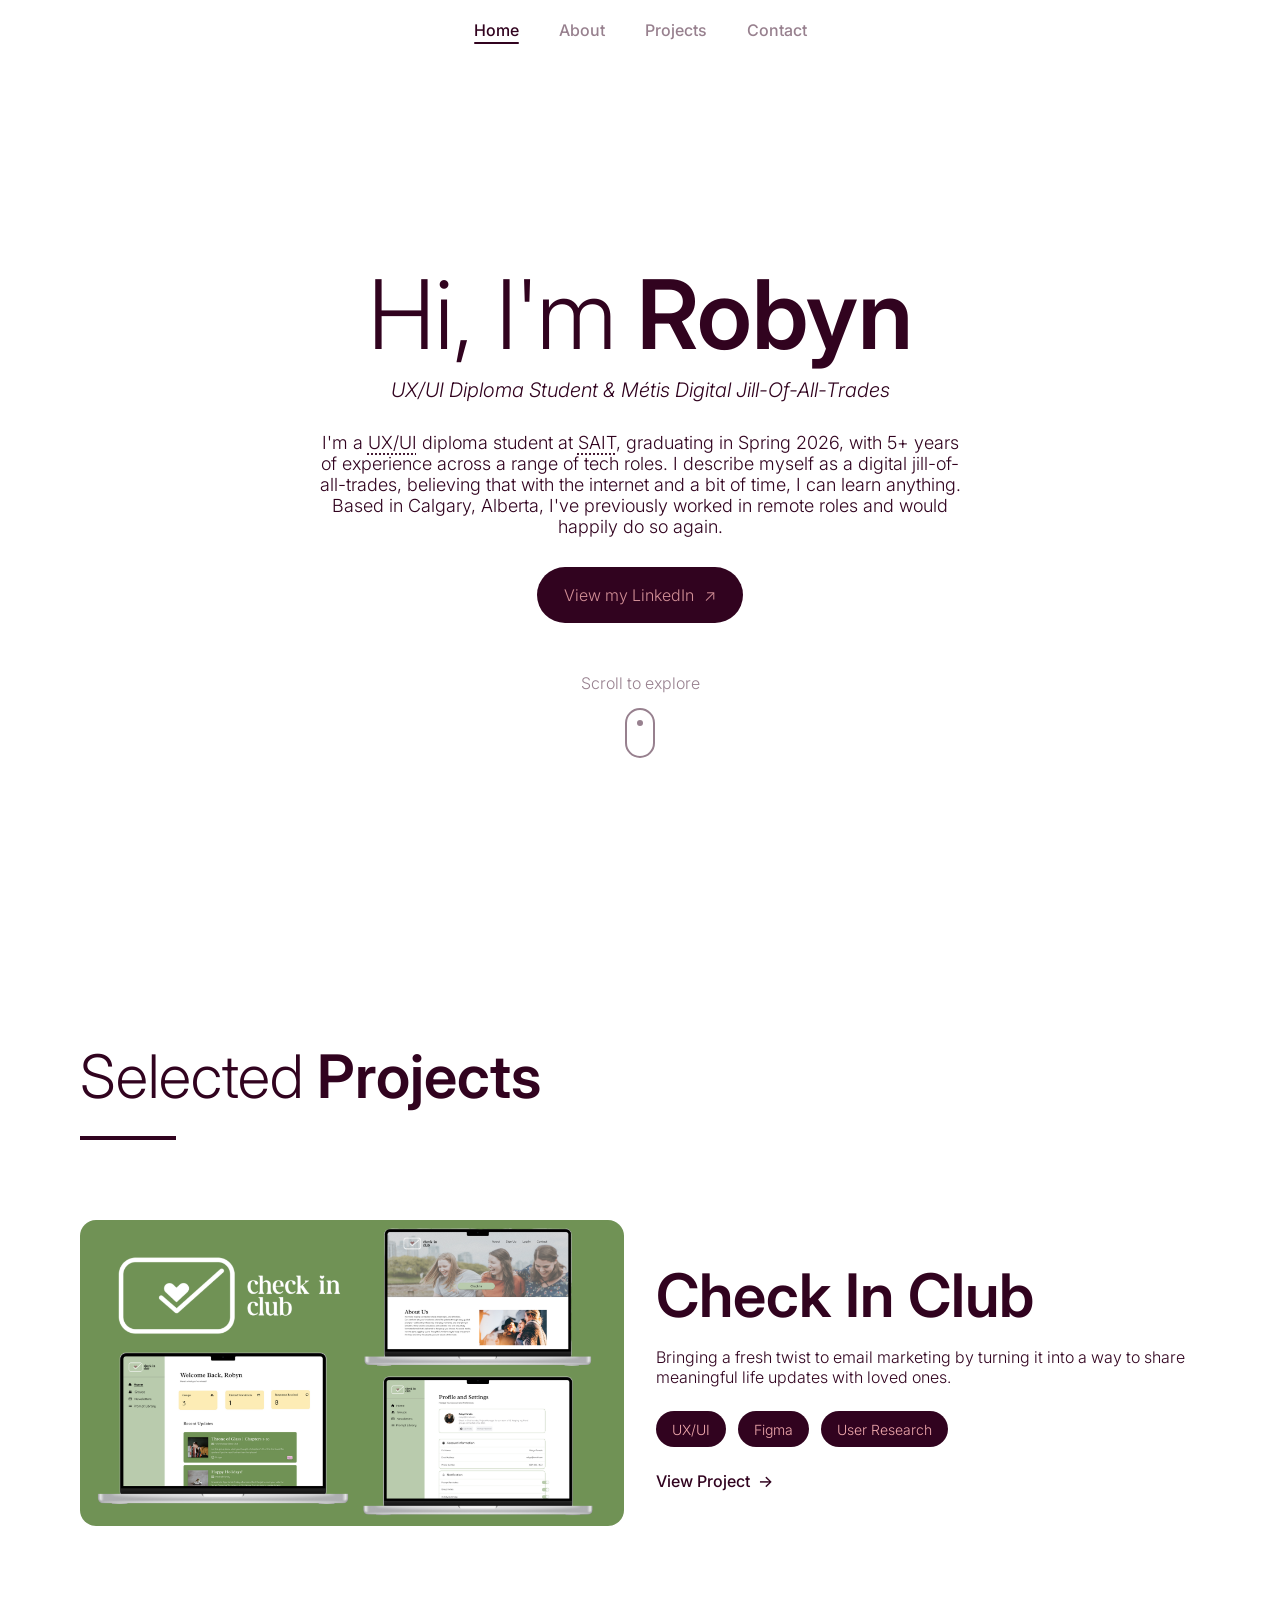
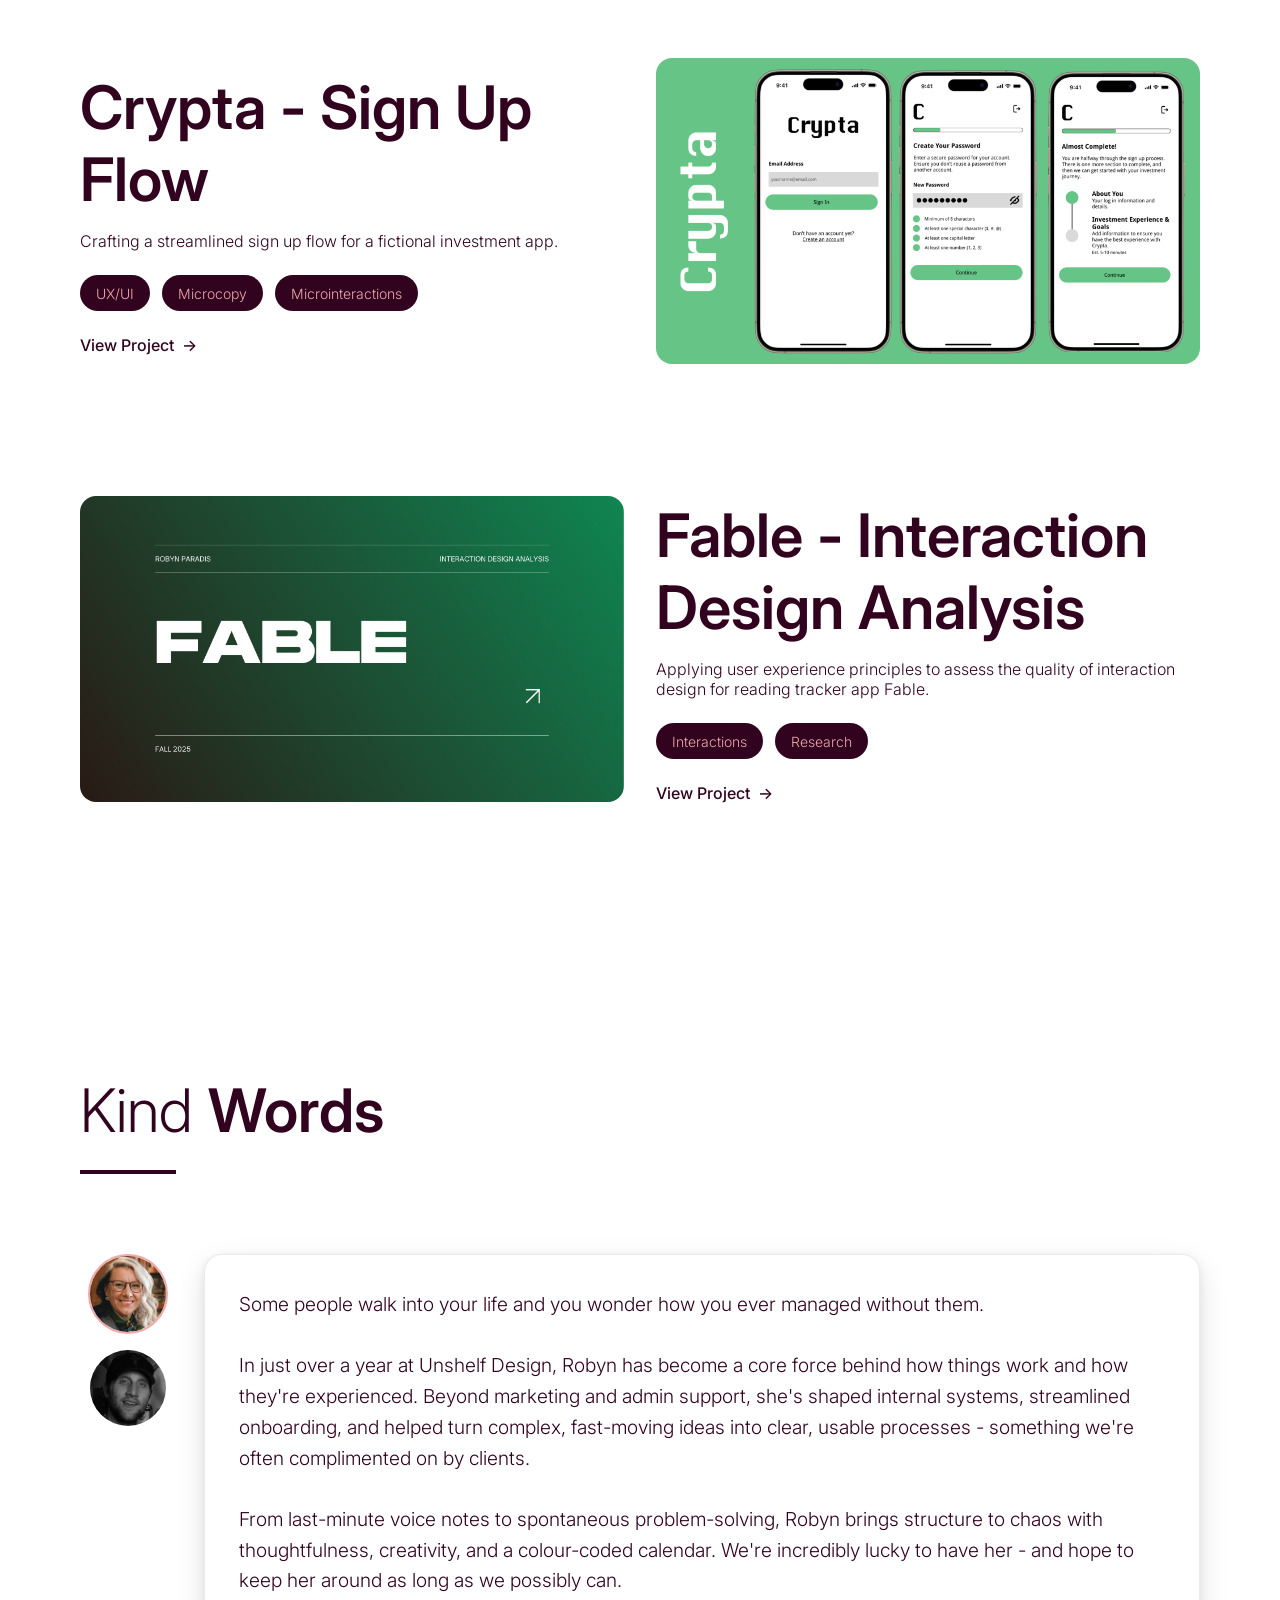
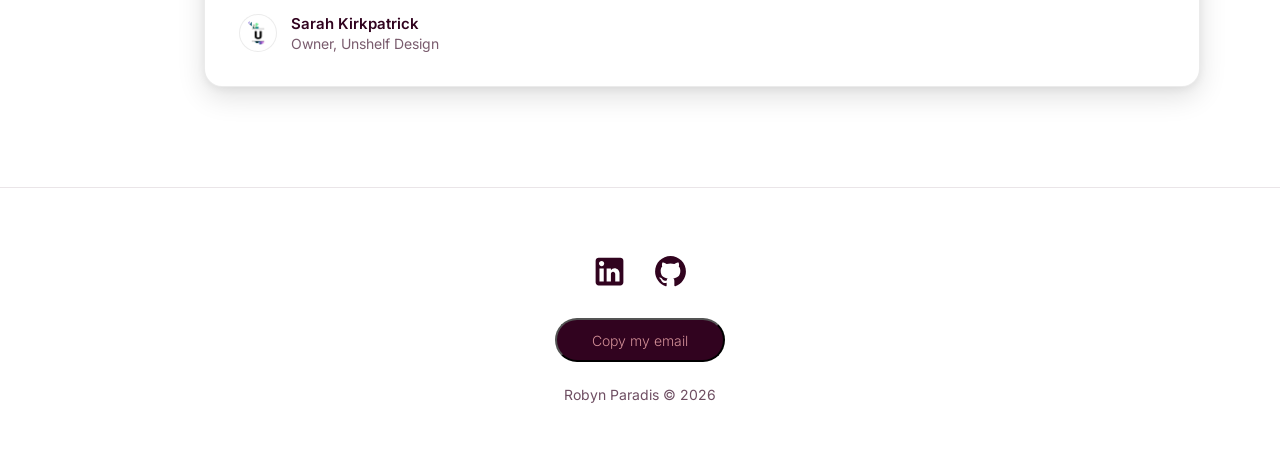
==== commit c8a4514a: "Add Testimonials section to Home Page" ====
--- a/index.html
+++ b/index.html
@@ -10,6 +10,7 @@
 
       gtag('config', 'G-9T0K6QMMYN');
     </script>
+  <script src="https://t.contentsquare.net/uxa/fb823b51e6383.js"></script>
   <meta charset="UTF-8">
   <meta name="viewport" content="width=device-width, initial-scale=1.0">
   <title>Robyn Paradis | Home</title>
@@ -87,7 +88,7 @@
     <div class="project">
       <div class="project-image">
         <a href="/checkinclub" aria-label="View Check In Club project">
-          <img src="Images/WebsiteProjectCoverImages/CheckInClubCover.png" alt="Check In Club project image"/>
+          <img src="Images/WebsiteProjectCoverImages/CheckInClubCover.png" alt="Check In Club project image">
         </a>
       </div>
       <div class="project-content">
@@ -116,7 +117,7 @@
       </div>
       <div class="project-image">
         <a href="/crypta" aria-label="View Crypta project">
-          <img src="Images/WebsiteProjectCoverImages/CryptaCover.png" alt="Crypta project cover image"/>
+          <img src="Images/WebsiteProjectCoverImages/CryptaCover.png" alt="Crypta project cover image">
         </a>
       </div>
     </div>
@@ -125,7 +126,7 @@
     <div class="project">
       <div class="project-image">
         <a href="/fable" aria-label="View Fable project">
-          <img src="Images/InteractionDesignAnalysis/FableCover.png" alt="Fable project cover image"/>
+          <img src="Images/InteractionDesignAnalysis/FableCover.png" alt="Fable project cover image">
         </a>
       </div>
       <div class="project-content">
@@ -139,6 +140,127 @@
       </div>
     </div>
   </section>
+
+  <!-- TESTIMONIALS -->
+<section class="testimonials-wrap" id="testimonials">
+  <div class="testimonials-container">
+    <div class="testimonials-header">
+      <h2 class="testimonials-title"><span class="light">Kind</span> <span class="semibold">Words</span></h2>
+      <div class="testimonials-line"></div>
+    </div>
+
+    <!-- ✅ Option A layout: avatars left, testimonial right -->
+    <div class="testimonials-layout">
+      <!-- Avatars (controls) -->
+      <div class="testimonial-avatars" role="tablist" aria-label="Select a testimonial">
+        <button
+          class="avatar-btn is-active"
+          type="button"
+          id="avatar-1"
+          role="tab"
+          aria-selected="true"
+          aria-controls="testimonial-1"
+          data-target="1"
+        >
+          <img
+            class="avatar-img"
+            src="Images/Testimonials/SarahKirkpatrick.jpg"
+            alt="Portrait of Sarah Kirkpatrick"
+            loading="lazy"
+          />
+        </button>
+
+        <button
+          class="avatar-btn"
+          type="button"
+          id="avatar-2"
+          role="tab"
+          aria-selected="false"
+          aria-controls="testimonial-2"
+          data-target="2"
+          tabindex="-1"
+        >
+          <img
+            class="avatar-img"
+            src="Images/Testimonials/MitchGeorge.jpg"
+            alt="Portrait of Mitch George"
+            loading="lazy"
+          />
+        </button>
+      </div>
+
+      <!-- Cards -->
+      <div class="testimonials-stage" aria-live="polite">
+        <!-- Testimonial 1 -->
+        <article
+          class="testimonial-card is-active"
+          id="testimonial-1"
+          data-testimonial="1"
+          role="tabpanel"
+          aria-labelledby="avatar-1"
+          aria-hidden="false"
+        >
+          <p class="testimonial-quote">
+            Some people walk into your life and you wonder how you ever managed without
+            them. <br /><br />
+
+            In just over a year at Unshelf Design, Robyn has become a core force behind
+            how things work and how they're experienced. Beyond marketing and admin
+            support, she's shaped internal systems, streamlined onboarding, and helped
+            turn complex, fast-moving ideas into clear, usable processes - something we're
+            often complimented on by clients. <br /><br />
+
+            From last-minute voice notes to spontaneous problem-solving, Robyn brings
+            structure to chaos with thoughtfulness, creativity, and a colour-coded
+            calendar. We're incredibly lucky to have her - and hope to keep her
+            around as long as we possibly can.
+          </p>
+
+          <div class="testimonial-footer">
+            <div class="testimonial-logo" aria-hidden="true">
+              <img
+                class="testimonial-logo-img"
+                src="Images/Logos/UnshelfDesignLogo.png"
+                alt=""
+                loading="lazy"
+              />
+            </div>
+
+            <div class="testimonial-meta">
+              <p class="testimonial-name">Sarah Kirkpatrick</p>
+              <p class="testimonial-role">Owner, Unshelf Design</p>
+            </div>
+          </div>
+        </article>
+
+        <!-- Testimonial 2 -->
+        <article
+          class="testimonial-card"
+          id="testimonial-2"
+          data-testimonial="2"
+          role="tabpanel"
+          aria-labelledby="avatar-2"
+          aria-hidden="true"
+        >
+          <p class="testimonial-quote">
+            Robyn is a genuine team player, responsive to feedback, communicative about timelines, 
+            and always a pleasure to collaborate with. Robyn is also an exceptional voice over talent 
+            who brings both technical skills and creative insight to every project. She consistently 
+            delivers polished reads that capture exactly what the script requires, often nailing it in minimal takes. 
+          </p>
+
+          <div class="testimonial-footer">
+            <div class="testimonial-meta">
+              <p class="testimonial-name">Mitch George</p>
+              <p class="testimonial-role">Instructor, SAIT</p>
+            </div>
+          </div>
+        </article>
+
+      </div>
+    </div>
+  </div>
+</section>
 
   <!-- Footer -->
   <footer>
--- a/styles.css
+++ b/styles.css
@@ -1,13 +1,21 @@
-/* Base */
+/* ================================
+  BASE CSS
+================================ */
 * {
   box-sizing: border-box;
   margin: 0;
   padding: 0;
 }
 
+:root {
+  --brand-plum: #31031f;
+  --brand-teal: #00382e;
+  --brand-pink: #efa8ac;
+}
+
 body {
   font-family: 'Inter', sans-serif;
-  color: #31031f;
+  color: var(--brand-plum);
 }
 
 p a {
@@ -15,7 +23,9 @@
   text-decoration: underline;
 }
 
-/* NAVBAR ----------------------- */
+/* ================================
+  NAVIGATION BAR
+================================ */
 .navbar {
   position: sticky;
   top: 0;
@@ -43,9 +53,9 @@
 .nav-link {
   font-family: 'Inter', sans-serif;
   font-size: 16px;
-  font-weight: 500; /* Medium */
-  color: #31031F; /* dark purple */
-  opacity: 0.5; /* inactive pages 50% opacity */
+  font-weight: 500;
+  color: var(--brand-plum);
+  opacity: 0.5;
   text-decoration: none;
   position: relative;
   transition: opacity 0.2s ease;
@@ -66,9 +76,13 @@
   left: 0;
   width: 100%;
   height: 2px;
-  background-color: #31031F;
+  background-color: var(--brand-plum);
   border-radius: 1px;
 }
+
+/* ================================
+  HOME PAGE
+================================ */
 
 /* HERO SECTION ----------------------- */
 .hero {
@@ -103,14 +117,14 @@
   font-size: 20px;
   font-weight: 300;
   margin-top: 10px;
-  color: #31031f;
+  color: var(--brand-plum);
 }
 
 .hero-description {
   font-size: 18px;
   font-weight: 300;
   margin: 30px 0;
-  color: #31031f;
+  color: var(--brand-plum);
   max-width: 700px;
   margin-left: auto;
   margin-right: auto;
@@ -126,16 +140,16 @@
 .hero-button {
   display: inline-flex;
   align-items: center;
-  justify-content: center; /* center text and arrow */
+  justify-content: center;
   gap: 10px;
-  width: 205.75px; /* Figma width */
-  height: 56px;     /* Figma height */
-  background-color: #31031f;
-  color: rgba(239,168,172,0.85); /* light, matching paragraph */
+  width: 205.75px;
+  height: 56px;
+  background-color: var(--brand-plum);
+  color: rgba(239,168,172,0.85);
   font-size: 16px;
-  font-weight: 300; /* light weight */
+  font-weight: 300;
   font-family: 'Inter', sans-serif;
-  border-radius: 28px; /* half of height for fully rounded ends */
+  border-radius: 28px;
   text-decoration: none;
   transition: all 0.3s;
   cursor: pointer;
@@ -172,7 +186,7 @@
   border-radius: 25px;
 
   display: flex;
-  justify-content: center; /* centers the dot horizontally */
+  justify-content: center;
   align-items: flex-start;
   padding-top: 10px;
 }
@@ -190,8 +204,6 @@
   50% { transform: translateY(8px); }
 }
 
-/* RESPONSIVE ----------------------- */
-/* Tablet screens */
 @media screen and (max-width: 1024px) {
   .hero-content {
     padding-left: 40px;
@@ -235,7 +247,7 @@
 
 /* PROJECTS SECTION ----------------------- */
 .projects {
-  padding: 80px 80px 100px; /* top padding gives room for hero fade + spacing */
+  padding: 80px 80px 100px;
   display: flex;
   flex-direction: column;
   align-items: center;
@@ -254,7 +266,7 @@
 
 .projects-title {
   font-size: 60px;
-  color: #31031F;
+  color: var(--brand-plum);
 }
 
 .projects-title .light {
@@ -268,8 +280,8 @@
 .projects-line {
   width: 96px;
   height: 4px;
-  background-color: #31031F;
-  margin: 24px 0 0; /* line under text */
+  background-color: var(--brand-plum);
+  margin: 24px 0 0;
 }
 
 /* INDIVIDUAL PROJECTS ----------------------- */
@@ -302,24 +314,24 @@
 }
 
 .project-image {
-  flex: 1 1 50%; /* image takes up half of the section */
-  display: flex;
-  justify-content: center; /* center the image within its column */
+  flex: 1 1 50%;
+  display: flex;
+  justify-content: center;
   align-items: center;
   max-height: 360px;
 }
 
 .project-image img {
-  width: 100%; /* fills its container */
-  max-width: 560px; /* ensures images don't get too large */
-  height: auto; /* keeps aspect ratio */
+  width: 100%;
+  max-width: 560px;
+  height: auto;
   border-radius: 16px;
-  object-fit: contain; /* ensures entire image is visible */
+  object-fit: contain;
   transition: transform 0.3s ease, filter 0.3s ease;
 }
 
 .project:hover .project-image img {
-  filter: brightness(0.9); /* darken */
+  filter: brightness(0.9);
 }
 
 .project-image img:hover {
@@ -332,7 +344,7 @@
   display: flex;
   flex-direction: column;
   align-items: flex-start;
-  justify-content: center; /* vertical centering relative to image */
+  justify-content: center;
   text-align: left;
 }
 
@@ -341,7 +353,7 @@
   font-weight: 300;
   font-size: 48px;
   margin-bottom: 16px;
-  color: #31031F;
+  color: var(--brand-plum);
 }
 
 .project-description {
@@ -350,7 +362,7 @@
   font-size: 16px;
   margin-bottom: 24px;
   margin-top: 16px;
-  color: #31031F;
+  color: var(--brand-plum);
 }
 
 .project-skills {
@@ -363,15 +375,15 @@
   display: inline-flex;
   justify-content: center;
   align-items: center;
-  padding: 0 16px; /* horizontal padding */
-  height: 36px; /* fixed height for consistency */
-  background-color: #31031F;
-  color: #EFA8AC;
+  padding: 0 16px;
+  height: 36px;
+  background-color: var(--brand-plum);
+  color: var(--brand-pink);
   border-radius: 28px;
   font-family: 'Inter', sans-serif;
   font-size: 14px;
   font-weight: 300;
-  white-space: nowrap; /* ensures text doesn't wrap */
+  white-space: nowrap;
 }
 
 /* VIEW PROJECT LINK ----------------------- */
@@ -382,7 +394,7 @@
   font-family: 'Inter', sans-serif;
   font-weight: 500;
   font-size: 16px;
-  color: #31031F;
+  color: var(--brand-plum);
   text-decoration: none;
   position: relative;
   transition: transform 0.2s ease;
@@ -402,30 +414,25 @@
   50% { transform: translateX(8px); }
 }
 
-/* --- Responsive Projects Section --- */
-
-/* Tablet breakpoint (around 768px - 1024px) */
 @media screen and (max-width: 1024px) {
   .projects {
-    padding: 120px 40px 80px;
+    padding: 80px 24px 80px;
   }
 
   .project {
-    gap: 24px; /* slightly smaller gap */
+    gap: 24px;
     max-width: 90%;
   }
 
   .project-image img {
-    max-width: 480px; /* slightly smaller images */
-  }
-}
-
-/* Mobile breakpoint (below 768px) */
+    max-width: 480px;
+  }
+}
+
 @media screen and (max-width: 767px) {
-  /* Stack project content */
   .project,
   .project.reverse {
-    flex-direction: column; /* stack image on top, content below */
+    flex-direction: column;
     align-items: flex-start;
     gap: 24px;
     margin-bottom: 64px;
@@ -481,7 +488,7 @@
   }
 
   .projects-title {
-    font-size: 48px; /* title on mobile stacked, slightly smaller */
+    font-size: 48px;
   }
 
   .projects-line {
@@ -495,14 +502,281 @@
   }
 }
 
-/* FOOTER ----------------------- */
+/* ✅ testimonials.css (no tokens; only brand vars) */
+
+/* TESTIMONIALS */
+
+.testimonials-wrap {
+  font-family: "Inter", system-ui, -apple-system, Segoe UI, Roboto, Arial, sans-serif;
+  background: #ffffff;
+  padding: 40px 80px 100px;
+}
+
+.testimonials-container {
+  width: 100%;
+  max-width: 1200px;
+  margin: 0 auto;
+}
+
+.testimonials-header {
+  width: 100%;
+  max-width: 1200px;
+  margin: 0 auto 80px;
+  text-align: left;
+}
+
+.testimonials-title {
+  font-size: 60px;
+  font-weight: 400;
+  color: var(--brand-plum);
+  margin: 0;
+}
+
+.testimonials-title .light {
+  font-weight: 300;
+}
+
+.testimonials-title .semibold {
+  font-weight: 600;
+}
+
+.testimonials-line {
+  width: 96px;
+  height: 4px;
+  background-color: var(--brand-plum);
+  margin: 24px 0 0;
+}
+
+/* ✅ Option A layout */
+.testimonials-layout {
+  width: 100%;
+  max-width: 1200px;
+  margin: 0 auto;
+
+  display: grid;
+  grid-template-columns: 96px 1fr;
+  gap: 28px;
+  align-items: start;
+}
+
+/* Avatars rail */
+.testimonial-avatars {
+  display: flex;
+  flex-direction: column;
+  align-items: center;
+  justify-content: flex-start;
+  gap: 14px;
+  margin-top: 0;
+  flex-wrap: nowrap;
+}
+
+/* Stage */
+.testimonials-stage {
+  width: 100%;
+}
+
+/* Cards */
+.testimonial-card {
+  width: 100%;
+  max-width: none;
+  margin: 0;
+
+  background: #ffffff;
+  border-radius: 18px;
+  box-shadow: 0 10px 28px rgba(0, 0, 0, 0.12), 0 2px 8px rgba(0, 0, 0, 0.06);
+  padding: clamp(20px, 3vw, 34px);
+  border: 1px solid rgba(0, 0, 0, 0.08);
+
+  /* hidden by default */
+  display: none;
+  opacity: 0;
+  transform: translateY(6px);
+  transition: opacity 180ms ease, transform 180ms ease;
+}
+
+.testimonial-card.is-active {
+  display: block;
+  opacity: 1;
+  transform: translateY(0);
+}
+
+.testimonial-quote {
+  margin: 0;
+  color: var(--brand-plum);
+  font-size: clamp(16px, 1.5vw, 20px);
+  line-height: 1.6;
+  font-weight: 300;
+}
+
+.testimonial-footer {
+  display: flex;
+  align-items: center;
+  gap: 14px;
+  margin-top: 18px;
+}
+
+.testimonial-logo {
+  width: 38px;
+  height: 38px;
+  border-radius: 999px;
+  background: #ffffff;
+  border: 1px solid rgba(0, 0, 0, 0.08);
+  display: flex;
+  align-items: center;
+  justify-content: center;
+  overflow: hidden;
+  flex: 0 0 auto;
+  padding: 6px;
+}
+
+.testimonial-logo-img {
+  width: 100%;
+  height: 100%;
+  object-fit: contain;
+  display: block;
+  object-position: center;
+}
+
+.testimonial-meta {
+  display: flex;
+  flex-direction: column;
+  gap: 2px;
+  min-width: 0;
+}
+
+.testimonial-name {
+  margin: 0;
+  font-weight: 600;
+  color: var(--brand-plum);
+  font-size: 15px;
+}
+
+.testimonial-role {
+  margin: 0;
+  color: rgba(49, 3, 31, 0.65);
+  font-size: 14px;
+}
+
+/* Avatar buttons */
+.avatar-btn {
+  width: 80px;
+  height: 80px;
+  border-radius: 999px;
+  border: 2px solid transparent;
+  background: none;
+  padding: 0;
+  cursor: pointer;
+  position: relative;
+  transition: transform 160ms ease, border-color 160ms ease;
+}
+
+.avatar-btn:hover {
+  transform: translateY(-1px);
+}
+
+.avatar-btn:focus-visible {
+  outline: 3px solid rgba(239, 168, 172, 0.7);
+  outline-offset: 3px;
+}
+
+.avatar-btn.is-active {
+  border-color: var(--brand-pink);
+}
+
+.avatar-img {
+  width: 100%;
+  height: 100%;
+  border-radius: 999px;
+  object-fit: cover;
+  display: block;
+  background: #eeeeee;
+  filter: grayscale(1);
+  transition: filter 160ms ease;
+}
+
+.avatar-btn.is-active .avatar-img {
+  filter: grayscale(0);
+}
+
+/* Responsive */
+@media screen and (max-width: 1024px) {
+  .testimonials-wrap {
+    padding: 40px 40px 80px;
+  }
+
+  .testimonials-container,
+  .testimonials-header,
+  .testimonials-layout {
+    max-width: 90%;
+  }
+}
+
+@media screen and (max-width: 900px) {
+  .testimonials-layout {
+    grid-template-columns: 1fr;
+    gap: 18px;
+  }
+
+  /* Avatars move below on smaller screens */
+  .testimonial-avatars {
+    flex-direction: row;
+    justify-content: center;
+    flex-wrap: wrap;
+  }
+}
+
+@media screen and (max-width: 767px) {
+  .testimonials-wrap {
+    padding: 32px 24px 72px;
+  }
+
+  .testimonials-title {
+    font-size: 48px;
+  }
+
+  .testimonials-header {
+    margin-bottom: 40px;
+  }
+
+  .testimonials-line {
+    margin-top: 16px;
+    width: 100px;
+  }
+
+  .testimonials-container,
+  .testimonials-header,
+  .testimonials-layout {
+    max-width: 100%;
+  }
+}
+
+@media (max-width: 720px) {
+  .avatar-btn {
+    width: 80px;
+    height: 80px;
+  }
+}
+
+/* Reduced motion */
+@media (prefers-reduced-motion: reduce) {
+  .testimonial-card {
+    transition: none;
+  }
+  .avatar-btn {
+    transition: none;
+  }
+}
+
+/* ================================
+  FOOTER
+================================ */
 footer {
   text-align: center;
   padding-bottom: 64px;
   position: relative;
 }
 
-/* Line across full width at top of footer */
+/* Line across top of footer */
 footer::before {
   content: "";
   display: block;
@@ -528,7 +802,6 @@
   font-size: 14px;
 }
 
-/* Two "states" layered in the same button */
 .copy-email-btn .btn-default,
 .copy-email-btn .btn-hover {
   display: inline-flex;
@@ -537,20 +810,17 @@
   transition: opacity 0.25s ease, transform 0.25s ease;
 }
 
-/* Default visible */
 .copy-email-btn .btn-default {
   opacity: 1;
   transform: translateY(0);
 }
 
-/* Hover state hidden */
 .copy-email-btn .btn-hover {
   opacity: 0;
   transform: translateY(6px);
   gap: 10px;
 }
 
-/* Hover swaps the content */
 .copy-email-btn:hover .btn-default {
   opacity: 0;
   transform: translateY(-6px);
@@ -565,7 +835,6 @@
   transform: translateY(0);
 }
 
-/* Visually differentiate "Copy" from the email */
 .copy-email-btn .btn-copy-word {
   font-size: 13px;
   font-weight: 500;
@@ -581,14 +850,12 @@
   white-space: nowrap;
 }
 
-/* Optional subtle separator */
 .copy-email-btn .btn-email::before {
   content: "—";
   margin: 0 6px 0 0;
   opacity: 0.5;
 }
 
-/* Hidden measurer: it controls width when visible, but you never see it */
 .copy-email-btn .btn-measure {
   display: inline-flex;
   align-items: center;
@@ -601,7 +868,7 @@
 .copy-email-btn .btn-default,
 .copy-email-btn .btn-hover,
 .copy-email-btn .btn-measure {
-  grid-area: 1 / 1;       /* ADD */
+  grid-area: 1 / 1;
 }
 
 /* Footer icons container */
@@ -609,11 +876,11 @@
   display: flex;
   justify-content: center;
   gap: 24px;
-  margin-bottom: 24px; /* space between icons and text */
+  margin-bottom: 24px;
 }
 
 .footer-icons a {
-  color: #31031F; /* base color */
+  color: var(--brand-plum);
   transition: transform 0.3s ease, color 0.3s ease;
 }
 
@@ -621,7 +888,7 @@
 .footer-icons a svg {
   width: 37px;
   height: 37px;
-  fill: #31031F;
+  fill: var(--brand-plum);
   transition: transform 0.3s ease, fill 0.3s ease;
 }
 
@@ -639,10 +906,12 @@
   margin: 0;
 }
 
-/* ABOUT HERO SECTION ----------------------- */
-/* Hero Section */
+/* ================================
+  ABOUT PAGE
+================================ */
+/* HERO SECTION ----------------------- */
 .about-hero {
-  padding: 120px 80px;
+  padding: 120px 80px 80px;
   display: flex;
   justify-content: center;
 }
@@ -651,15 +920,15 @@
   display: flex;
   align-items: center;
   gap: 50px;
-  max-width: 1400px;
-  width: auto;
+  max-width: 1040px;
+  width: 100%;
   margin: 0 auto;
 }
 
 /* Image */
 .about-hero-image img {
   width: auto;
-  max-height: 400px; /* ensures image is never bigger than content */
+  max-height: 400px;
   border-radius: 25px;
   object-fit: cover;
   opacity: 0;
@@ -682,7 +951,7 @@
 
 .about-hero-title {
   font-size: 60px;
-  color: #31031F;
+  color: var(--brand-plum);
   margin: 0;
 }
 
@@ -705,7 +974,7 @@
 font-family: 'Inter', sans-serif;
 font-weight: 300;
 font-size: 16px;
-color: #31031F;
+color: var(--brand-plum);
 line-height: 1.7;
 text-wrap: balance;
 }
@@ -734,16 +1003,13 @@
   100% { opacity: 1; transform: translateX(0); }
 }
 
-/* RESPONSIVE */
-
-/* Tablet */
 @media (max-width: 1024px) {
   .about-hero {
-    padding: 100px 48px;
+    padding: 100px 48px 80px;
   }
 
   .about-hero-image img {
-    max-height: 320px; /* scale image down */
+    max-height: 320px;
   }
 
   .about-hero-title {
@@ -751,10 +1017,9 @@
   }
 }
 
-/* Mobile */
 @media (max-width: 768px) {
   .about-hero {
-    padding: 80px 20px; /* match index.html mobile padding */
+    padding: 80px 20px 60px;
   }
 
   .about-hero-container {
@@ -777,7 +1042,7 @@
   }
 
   .about-hero-image img {
-    max-height: 180px; /* smaller on mobile */
+    max-height: 180px;
     width: auto;
   }
 
@@ -805,42 +1070,325 @@
 }
 
 /* EXPERIENCE SECTION ----------------------- */
-.experience {
+.xp {
+  width: 100%;
   padding: 80px 80px;
-  display: flex;
-  justify-content: center;
-}
-
-.experience-container {
-  max-width: 1400px; /* same as About hero */
+}
+
+.xp-wrap {
+  max-width: 1040px;
   width: 100%;
-}
-
-/* Title */
-.experience-title {
+  margin: 0 auto;
+}
+
+.xp-header {
+  margin-bottom: 40px;
+}
+
+.xp .section-title {
   font-family: 'Inter', sans-serif;
   font-weight: 600;
   font-size: 60px;
-  color: #31031F;
+  color: var(--brand-plum);
   margin: 0;
-  text-align: left;
-}
-
-.experience-line {
+}
+
+.xp .section-line {
   width: 96px;
   height: 4px;
   background-color: #00382E;
-  margin: 24px 0 64px 0;
-}
-
-/* Cards layout */
-.experience-cards {
+  margin-top: 30px;
+}
+
+.xp-callout {
   display: grid;
-  grid-template-columns: repeat(3, 1fr);
-  gap: 32px;
-}
-
-/* Individual card */
+  grid-template-columns: 44px 1fr;
+  gap: 1rem;
+  align-items: center;
+
+  padding: 1.25rem 1.25rem;
+  border-radius: 18px;
+  background: rgba(255, 255, 255, 0.70);
+  border: 1px solid rgba(49, 3, 31, 0.08);
+  box-shadow: 0 10px 25px rgba(49, 3, 31, 0.06);
+
+  margin-bottom: 1.25rem;
+}
+
+.xp-callout-icon {
+  width: 44px;
+  height: 44px;
+  border-radius: 12px;
+  display: grid;
+  place-items: center;
+
+  background: rgba(255, 255, 255, 0.90);
+  border: 1px solid rgba(49, 3, 31, 0.12);
+  color: rgba(49, 3, 31, 0.80);
+  font-weight: 600;
+  font-size: 18px;
+}
+
+.xp-callout-text h3 {
+  margin: 0 0 0.25rem;
+  font-size: 18px;
+  font-weight: 600;
+  color: rgba(49, 3, 31, 0.92);
+}
+
+.xp-callout-text p {
+  margin: 0;
+  font-size: 14px;
+  line-height: 1.5;
+  color: rgba(49, 3, 31, 0.72);
+  font-weight: 300;
+}
+
+.xp-list {
+  display: flex;
+  flex-direction: column;
+  gap: 0.9rem;
+}
+
+.xp-item {
+  border-radius: 18px;
+  overflow: hidden;
+  background: rgba(255, 255, 255, 0.70);
+  border: 1px solid rgba(49, 3, 31, 0.08);
+  box-shadow: 0 10px 25px rgba(49, 3, 31, 0.06);
+}
+
+.xp-trigger {
+  width: 100%;
+  display: flex;
+  align-items: center;
+  justify-content: space-between;
+
+  padding: 1.1rem 1.25rem;
+  background: transparent;
+  border: 0;
+  cursor: pointer;
+  text-align: left;
+}
+
+.xp-trigger:focus-visible {
+  outline: 3px solid rgba(49, 3, 31, 0.25);
+  outline-offset: -3px;
+}
+
+.xp-left {
+  display: flex;
+  align-items: center;
+  gap: 0.9rem;
+  min-width: 0;
+}
+
+.xp-logo {
+  width: 44px;
+  height: 44px;
+  border-radius: 12px;
+  display: flex;
+  align-items: center;
+  justify-content: center;
+  font-weight: 700;
+  font-size: 16px;
+
+  background: var(--brand-plum);
+  color: #fff;
+  flex: 0 0 auto;
+  overflow: hidden;
+}
+
+.xp-logo--image {
+  background: transparent;
+}
+
+.xp-logo--image img {
+  width: 100%;
+  height: 100%;
+  object-fit: contain;
+}
+
+.xp-logo--no-radius {
+  border-radius: 0;
+}
+
+.xp-logo--no-radius img {
+  border-radius: 0;
+}
+
+.xp-logo img {
+  max-width: 100%;
+  max-height: 100%;
+  width: auto;
+  height: auto;
+  object-fit: contain;
+  object-position: center;
+  display: block;
+}
+
+.xp-meta {
+  display: grid;
+  gap: 0.15rem;
+  min-width: 0;
+}
+
+.xp-company {
+  font-size: 16px;
+  font-weight: 600;
+  color: rgba(49, 3, 31, 0.90);
+  white-space: nowrap;
+  overflow: hidden;
+  text-overflow: ellipsis;
+}
+
+.xp-title {
+  font-size: 13px;
+  color: rgba(49, 3, 31, 0.65);
+  white-space: nowrap;
+  overflow: hidden;
+  text-overflow: ellipsis;
+}
+
+.xp-right {
+  display: flex;
+  align-items: center;
+  gap: 1rem;
+  flex: 0 0 auto;
+}
+
+.xp-dates {
+  font-size: 13px;
+  color: rgba(49, 3, 31, 0.65);
+}
+
+.xp-plus {
+  width: 34px;
+  height: 34px;
+  border-radius: 12px;
+
+  background: rgba(255, 255, 255, 0.75);
+  border: 1px solid rgba(49, 3, 31, 0.12);
+  position: relative;
+}
+
+.xp-plus::before,
+.xp-plus::after {
+  content: "";
+  position: absolute;
+  left: 50%;
+  top: 50%;
+  width: 14px;
+  height: 2px;
+  background: rgba(49, 3, 31, 0.65);
+  transform: translate(-50%, -50%);
+}
+
+.xp-plus::after {
+  transform: translate(-50%, -50%) rotate(90deg);
+  transition: transform 220ms ease;
+}
+
+.xp-panel {
+  height: 0;
+  overflow: hidden;
+  transition: height 260ms ease;
+  border-top: 1px solid rgba(49, 3, 31, 0.08);
+}
+
+.xp-panel-inner {
+  padding: 1rem 1.25rem 1.25rem;
+}
+
+.xp-blurb {
+  margin: 0 0 0.75rem;
+  font-size: 14px;
+  line-height: 1.55;
+  color: rgba(49, 3, 31, 0.75);
+  font-weight: 300;
+}
+
+.xp-bullets {
+  margin: 0;
+  padding-left: 1.1rem;
+  color: rgba(49, 3, 31, 0.70);
+  font-size: 14px;
+  line-height: 1.55;
+  font-weight: 300;
+}
+
+.xp-bullets li + li {
+  margin-top: 0.35rem;
+}
+
+.xp-item.is-open .xp-plus::after {
+  transform: translate(-50%, -50%) rotate(0deg);
+}
+
+@media (max-width: 1024px) {
+  .xp {
+    padding: 80px 48px;
+  }
+
+  .xp .section-title {
+    font-size: 52px;
+  }
+}
+
+@media (max-width: 768px) {
+  .xp {
+    padding: 60px 24px;
+  }
+
+  .xp .section-title {
+    font-size: 48px;
+  }
+}
+
+@media (max-width: 520px) {
+  .xp-trigger {
+    display: grid;
+    grid-template-columns: 44px 1fr auto;
+    grid-template-areas:
+      "logo meta plus"
+      "logo dates plus";
+    column-gap: 0.9rem;
+    row-gap: 0.2rem;
+    padding: 1rem 1rem;
+  }
+
+  .xp-left {
+    display: contents;
+  }
+
+  .xp-right {
+    display: contents;
+  }
+
+  .xp-logo {
+    grid-area: logo;
+  }
+
+  .xp-meta {
+    grid-area: meta;
+  }
+
+  .xp-dates {
+    grid-area: dates;
+    font-size: 12px;
+    justify-self: start;
+  }
+
+  .xp-plus {
+    grid-area: plus;
+    justify-self: end;
+  }
+
+  .xp-panel-inner {
+    padding: 0.9rem 1rem 1.05rem;
+  }
+}
+
 .experience-card {
   background: #fff;
   border-radius: 16px;
@@ -856,12 +1404,11 @@
 .experience-card:nth-child(2) { animation-delay: 0.2s; }
 .experience-card:nth-child(3) { animation-delay: 0.3s; }
 
-/* Card text */
 .experience-role {
   font-family: 'Inter', sans-serif;
   font-weight: 300;
   font-size: 30px;
-  color: #31031F;
+  color: var(--brand-plum);
   margin-bottom: 8px;
 }
 
@@ -873,7 +1420,6 @@
   margin-bottom: 20px;
 }
 
-/* Bullet list */
 .experience-list {
   list-style-position: inside;
   padding: 0;
@@ -884,13 +1430,13 @@
   font-family: 'Inter', sans-serif;
   font-size: 16px;
   line-height: 1.6;
-  color: #31031F;
+  color: var(--brand-plum);
   margin-bottom: 12px;
   font-weight: 300;
 }
 
 .experience-list li::marker {
-  color: #00382E;
+  color: var(--brand-teal);
 }
 
 /* ANIMATION ----------------------- */
@@ -905,40 +1451,6 @@
   }
 }
 
-/* TABLET ----------------------- */
-@media (max-width: 1024px) {
-  .experience {
-    padding: 140px 48px;
-  }
-
-  .experience-title {
-    font-size: 52px;
-  }
-
-  .experience-cards {
-    grid-template-columns: repeat(2, 1fr);
-  }
-}
-
-/* MOBILE ----------------------- */
-@media (max-width: 768px) {
-  .experience {
-    padding: 60px 24px;
-  }
-
-  .experience-title {
-    font-size: 48px;
-  }
-
-  .experience-cards {
-    grid-template-columns: 1fr;
-  }
-
-  .experience-card {
-    padding: 32px;
-  }
-}
-
 /* EDUCATION SECTION ----------------------- */
 .education-section {
   padding: 0 80px 80px;
@@ -947,7 +1459,7 @@
 }
 
 .education-section .section-container {
-  max-width: 1400px;
+  max-width: 1040px;
   width: 100%;
 }
 
@@ -955,14 +1467,14 @@
   font-family: 'Inter', sans-serif;
   font-weight: 600;
   font-size: 60px;
-  color: #31031F;
+  color: var(--brand-plum);
   margin: 0;
 }
 
 .education-section .section-line {
   width: 96px;
   height: 4px;
-  background-color: #00382E;
+  background-color: var(--brand-teal);
   margin-top: 30px;
 }
 
@@ -1016,16 +1528,16 @@
 /* EXTRAS & GALLERY SECTION ----------------------- */
 
 .outside-container {
-max-width: 1200px;
+max-width: 1040px;
+width: 100%;
 margin: 0 auto;
 padding: 0 32px;
 text-align: center;
 }
 
-/* Title */
 .outside-title {
 font-size: 60px;
-color: #31031F;
+color: var(--brand-plum);
 }
 
 .outside-title .light {
@@ -1042,15 +1554,13 @@
 }
 }
 
-/* Line */
 .outside-line {
 width: 96px;
 height: 4px;
-background: #00382E;
+background: var(--brand-teal);
 margin: 24px auto 32px;
 }
 
-/* Text */
 .outside-text {
 font-size: 16px;
 font-weight: 300;
@@ -1076,7 +1586,6 @@
 aspect-ratio: 16 / 9;
 }
 
-/* Image stack */
 .gallery{
 position: relative;
 width: 100%;
@@ -1088,7 +1597,7 @@
 inset: 0;
 width: 100%;
 height: 100%;
-object-fit: cover;          /* matches screenshot look */
+object-fit: cover;
 opacity: 0;
 transition: opacity 0.35s ease;
 cursor: pointer;
@@ -1104,7 +1613,6 @@
 pointer-events: auto;
 }
 
-/* Arrow buttons ON TOP of the image */
 .gallery-btn{
 position: absolute;
 top: 50%;
@@ -1129,7 +1637,6 @@
 background: rgba(255,255,255,1);
 }
 
-/* Dots */
 .gallery-dots{
 display: flex;
 justify-content: center;
@@ -1149,7 +1656,7 @@
 
 .dot.active{
 width: 32px;
-background: #00382E;
+background: var(--brand-teal);
 }
 
 
@@ -1263,14 +1770,17 @@
 font-family: 'Inter', sans-serif;
 font-weight: 300;
 font-size: 16px;
-color: #31031F;
+color: var(--brand-plum);
 line-height: 1.7;
 padding-top: 24px;
-}
-
-/* PROJECT PAGES ============================================================== */
+padding-bottom: 80px;
+}
+
+/* ================================
+  PROJECT PAGES
+================================ */
 .project-hero {
-padding-top: 80px;           /* space at top of page */
+padding-top: 80px;
 }
 
 .project-hero-container {
@@ -1283,7 +1793,7 @@
 font-family: 'Inter', sans-serif;
 font-weight: 600;
 font-size: 60px;
-color: #31031F;
+color: var(--brand-plum);
 margin: 0;
 text-align: left;
 }
@@ -1291,7 +1801,7 @@
 .project-title-line {
 width: 96px;
 height: 4px;
-background-color: #00382E;
+background-color: var(--brand-teal);
 margin: 24px 0 30px 0;
 }
 
@@ -1299,13 +1809,12 @@
 font-family: 'Inter', sans-serif;
 font-weight: 300;
 font-size: 24px;
-color: #31031F;
+color: var(--brand-plum);
 margin: 0;
 text-align: left;
 line-height: 1.3;
 }
 
-/* Responsive padding to match your other pages’ behavior */
 @media (max-width: 1024px) {
 .project-hero-container {
   padding: 0 48px;
@@ -1323,7 +1832,7 @@
   padding: 0 20px;
 }
 .project-title {
-  font-size: 56px;
+  font-size: 40px;
 }
 .project-subtitle {
   font-size: 20px;
@@ -1365,7 +1874,6 @@
 align-items: center;
 }
 
-/* LEFT META COLUMN */
 .project-meta {
 display: flex;
 flex-direction: column;
@@ -1387,8 +1895,8 @@
 font-size: 14px;
 font-weight: 500;
 letter-spacing: 0.12em;
-color: #31031F;
-min-width: 120px; /* keeps labels aligned vertically */
+color: var(--brand-plum);
+min-width: 120px;
 text-transform: uppercase;
 }
 
@@ -1396,7 +1904,7 @@
 font-family: 'Inter', sans-serif;
 font-size: 16px;
 font-weight: 300;
-color: #31031F;
+color: var(--brand-plum);
 line-height: 1.6;
 }
 
@@ -1404,7 +1912,6 @@
 line-height: 1.6;
 }
 
-/* Tools row tweaks */
 .meta-tools {
 align-items: flex-start;
 }
@@ -1415,18 +1922,16 @@
 flex-wrap: wrap;
 }
 
-/* RIGHT DESCRIPTION COLUMN */
 .project-description p {
 font-family: 'Inter', sans-serif;
 font-size: 16px;
 font-weight: 300;
-color: #31031F;
+color: var(--brand-plum);
 line-height: 1.7;
 margin: 0;
 max-width: 560px;
 }
 
-/* RESPONSIVE ----------------------- */
 @media (max-width: 1024px) {
 .project-overview-container {
   padding: 0 48px;
@@ -1482,27 +1987,25 @@
 }
 }
 
-/* Reusable case study sections */
 .case-section {
-padding: 0;                 /* section spacing controlled by parent flow */
-margin: 128px 0;            /* space between sections */
+padding: 0;
+margin: 128px 0;
 }
 
 .case-section-inner {
 max-width: 1400px;
 margin: 0 auto;
-padding: 0 100px;           /* consistent with your project pages */
+padding: 0 100px;
 display: flex;
 align-items: center;
-gap: 64px;                  /* similar “breathing room” as your projects */
-}
-
-/* Reverse layout */
+gap: 64px;
+}
+
 .case-section--reverse .case-section-inner {
 flex-direction: row-reverse;
 }
 
-/* Text-only variant (single centered column) */
+/* Text-only variant */
 .case-section--text-only .case-section-inner {
 justify-content: flex-start;
 }
@@ -1513,7 +2016,6 @@
 flex: 1 1 100%;
 }
 
-/* Text column */
 .case-text {
 flex: 1 1 50%;
 max-width: 700px;
@@ -1522,9 +2024,9 @@
 
 .case-title {
 font-family: 'Inter', sans-serif;
-font-weight: 300;           /* light */
+font-weight: 300;
 font-size: 48px;
-color: #31031F;
+color: var(--brand-plum);
 margin: 0 0 16px 0;
 }
 
@@ -1537,7 +2039,6 @@
 margin: 0 0 16px 0;
 }
 
-/* Bullets aligned with text (no hanging indent) */
 .case-bullets {
 list-style: none;
 padding: 0;
@@ -1546,7 +2047,7 @@
 
 .case-bullets li {
 position: relative;
-padding-left: 18px;         /* room for custom bullet */
+padding-left: 18px;
 margin: 10px 0;
 font-family: 'Inter', sans-serif;
 font-weight: 300;
@@ -1560,29 +2061,26 @@
 position: absolute;
 left: 0;
 top: 0;
-color: #00382E;
+color: var(--brand-teal);
 line-height: 1.6;
 }
 
-/* Media column */
 .case-media {
 flex: 1 1 50%;
 display: flex;
 justify-content: center;
 }
 
-/* Image sized like project page */
 .case-image {
 width: 100%;
-max-width: 560px;           /* your project card sizing */
+max-width: 560px;
 height: auto;
 border-radius: 16px;
-object-fit: contain;        /* show entire 1920x1080 image */
+object-fit: contain;
 cursor: pointer;
 display: block;
 }
 
-/* Tablet */
 @media (max-width: 1024px) {
 .case-section-inner {
   padding: 0 48px;
@@ -1592,7 +2090,6 @@
 .case-image { max-width: 520px; }
 }
 
-/* Mobile: stack (image on top, text below) */
 @media (max-width: 768px) {
 .case-section-inner {
   padding: 0 20px;
@@ -1601,7 +2098,7 @@
   gap: 32px;
 }
 .case-section--reverse .case-section-inner {
-  flex-direction: column;   /* reverse still stacks same way on mobile */
+  flex-direction: column;
 }
 .case-text,
 .case-media {
@@ -1622,7 +2119,7 @@
 .back-to-top-wrapper {
 display: flex;
 justify-content: center;
-margin: 120px 0 80px; /* space above footer */
+margin: 120px 0 80px;
 }
 
 .back-to-top {
@@ -1632,7 +2129,7 @@
 gap: 10px;
 width: 205.75px;
 height: 56px;
-background-color: #31031f;
+background-color: var(--brand-plum);
 color: rgba(239,168,172,0.85);
 font-size: 16px;
 font-weight: 300;
@@ -1648,15 +2145,11 @@
 transition: transform 0.3s ease;
 }
 
-/* Hover animation (up instead of right) */
 .back-to-top:hover .arrow {
 transform: translateY(-5px);
 }
 
-/* ================================
-   PROJECT OVERVIEW - NEW CARD LAYOUT
-================================ */
-
+/* PROJECT CARDS ----------------------- */
 .project-overview--cards .project-overview-container {
   /* override your current 2-col grid */
   display: block;
@@ -1694,24 +2187,22 @@
   color: rgba(49, 3, 31, 0.55);
   text-transform: uppercase;
   margin-bottom: 8px;
-  min-width: unset; /* overrides your old min-width */
+  min-width: unset;
 }
 
 .meta-card .meta-value {
   font-family: "Inter", sans-serif;
   font-size: 16px;
   font-weight: 300;
-  color: #31031F;
+  color: var(--brand-plum);
   line-height: 1.3;
 }
 
-/* Wide cards (like Tools/Team in your reference) */
 .meta-card--wide {
   grid-column: span 2;
   text-align: center;
 }
 
-/* Make the pills look like “tools” chips inside the card */
 .project-overview--cards .project-skills {
   display: flex;
   gap: 10px;
@@ -1719,8 +2210,6 @@
   justify-content: center;
 }
 
-/* If your .skill-pill already exists, you can keep it.
-   If not, this gives you a clean chip style: */
 .project-overview--cards .skill-pill {
   border: 1px solid rgba(49, 3, 31, 0.18);
   border-radius: 999px;
@@ -1728,11 +2217,10 @@
   font-family: "Inter", sans-serif;
   font-size: 14px;
   font-weight: 400;
-  color: #31031F;
+  color: var(--brand-plum);
   background: #fff;
 }
 
-/* Force true vertical centering for ALL meta cards */
 .project-overview--cards .meta-card {
   display: grid;
   place-content: center;
@@ -1740,13 +2228,11 @@
   row-gap: 8px;
 }
 
-/* Remove any previous spacing rules that might be affecting TOOLS */
 .project-overview--cards .meta-card .meta-label {
   margin: 0;
   padding: 0;
 }
 
-/* Hard reset the skills container (this is usually what gets overridden elsewhere) */
 .project-overview--cards .meta-card .project-skills {
   margin: 0 !important;
   padding: 0 !important;
@@ -1758,8 +2244,6 @@
   gap: 10px;
 }
 
-
-/* SUMMARY block */
 .project-summary {
   margin-top: 54px;
   width: 100%;
@@ -1781,12 +2265,11 @@
   font-size: 16px;
   font-weight: 300;
   line-height: 1.7;
-  color: #31031F;
+  color: var(--brand-plum);
   margin: 0;
   max-width: 100%;
 }
 
-/* Responsive */
 @media (max-width: 1024px) {
   .project-overview--cards .project-overview-container {
     padding: 0 48px;
@@ -1823,13 +2306,13 @@
   }
 }
 
-
-/* CONTACT PAGE ----------------------- */
+/* ================================
+  CONTACT PAGE
+================================ */
 .contact-page {
-background: #fbf8f6; /* soft off-white like screenshot */
-}
-
-/* keep your body font/colors from base; just ensuring full height */
+background: #fbf8f6;
+}
+
 .contact {
 min-height: 100vh;
 }
@@ -1853,14 +2336,14 @@
 .contact-title {
 font-size: 60px;
 font-weight: 600;
-color: #31031F;
+color: var(--brand-plum);
 margin: 0;
 }
 
 .contact-line {
 width: 96px;
 height: 4px;
-background-color: #00382E;
+background-color: var(--brand-teal);
 margin: 24px auto 32px;
 }
 
@@ -1868,7 +2351,7 @@
 font-family: 'Inter', sans-serif;
 font-weight: 300;
 font-size: 18px;
-color: #31031F;
+color: var(--brand-plum);
 line-height: 1.7;
 margin: 0 auto;
 max-width: 700px;
@@ -1919,7 +2402,7 @@
 font-family: 'Inter', sans-serif;
 font-weight: 500;
 font-size: 14px;
-color: #31031F;
+color: var(--brand-plum);
 margin-bottom: 10px;
 }
 
@@ -1954,7 +2437,7 @@
 font-family: 'Inter', sans-serif;
 font-weight: 300;
 font-size: 16px;
-color: #31031F;
+color: var(--brand-plum);
 }
 
 .text-input::placeholder {
@@ -1967,7 +2450,6 @@
 line-height: 1.6;
 }
 
-/* Error text (optional, used by JS) */
 .field-error {
 margin-top: 8px;
 font-size: 13px;
@@ -1987,7 +2469,7 @@
 justify-content: center;
 gap: 10px;
 
-background-color: #31031f;
+background-color: var(--brand-plum);
 color: rgba(239,168,172,0.85);
 font-size: 16px;
 font-weight: 300;
@@ -2060,10 +2542,9 @@
 
 .contact-social-icons a:hover {
 transform: scale(1.12);
-color: #00382E;
-}
-
-/* Responsive */
+color: var(--brand-teal);
+}
+
 @media (max-width: 1024px) {
 .contact-hero {
   padding: 90px 48px 32px;
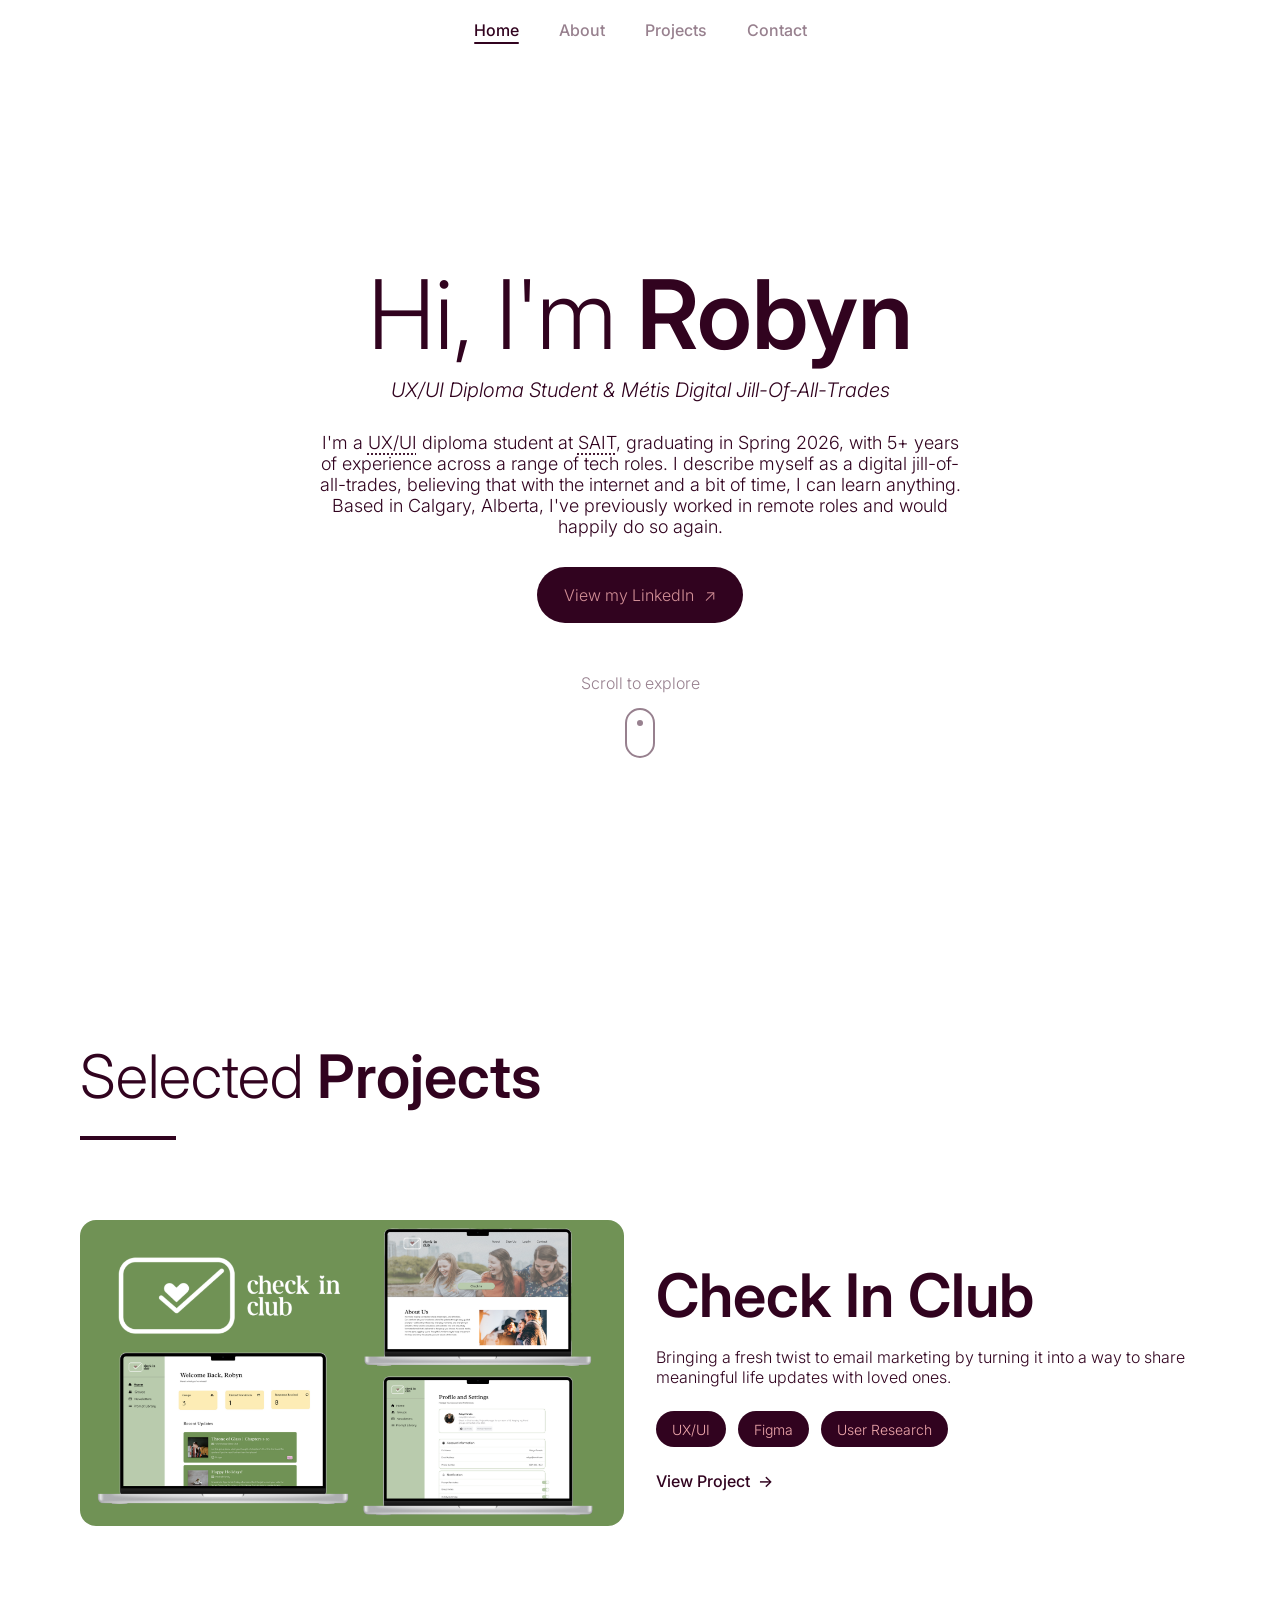
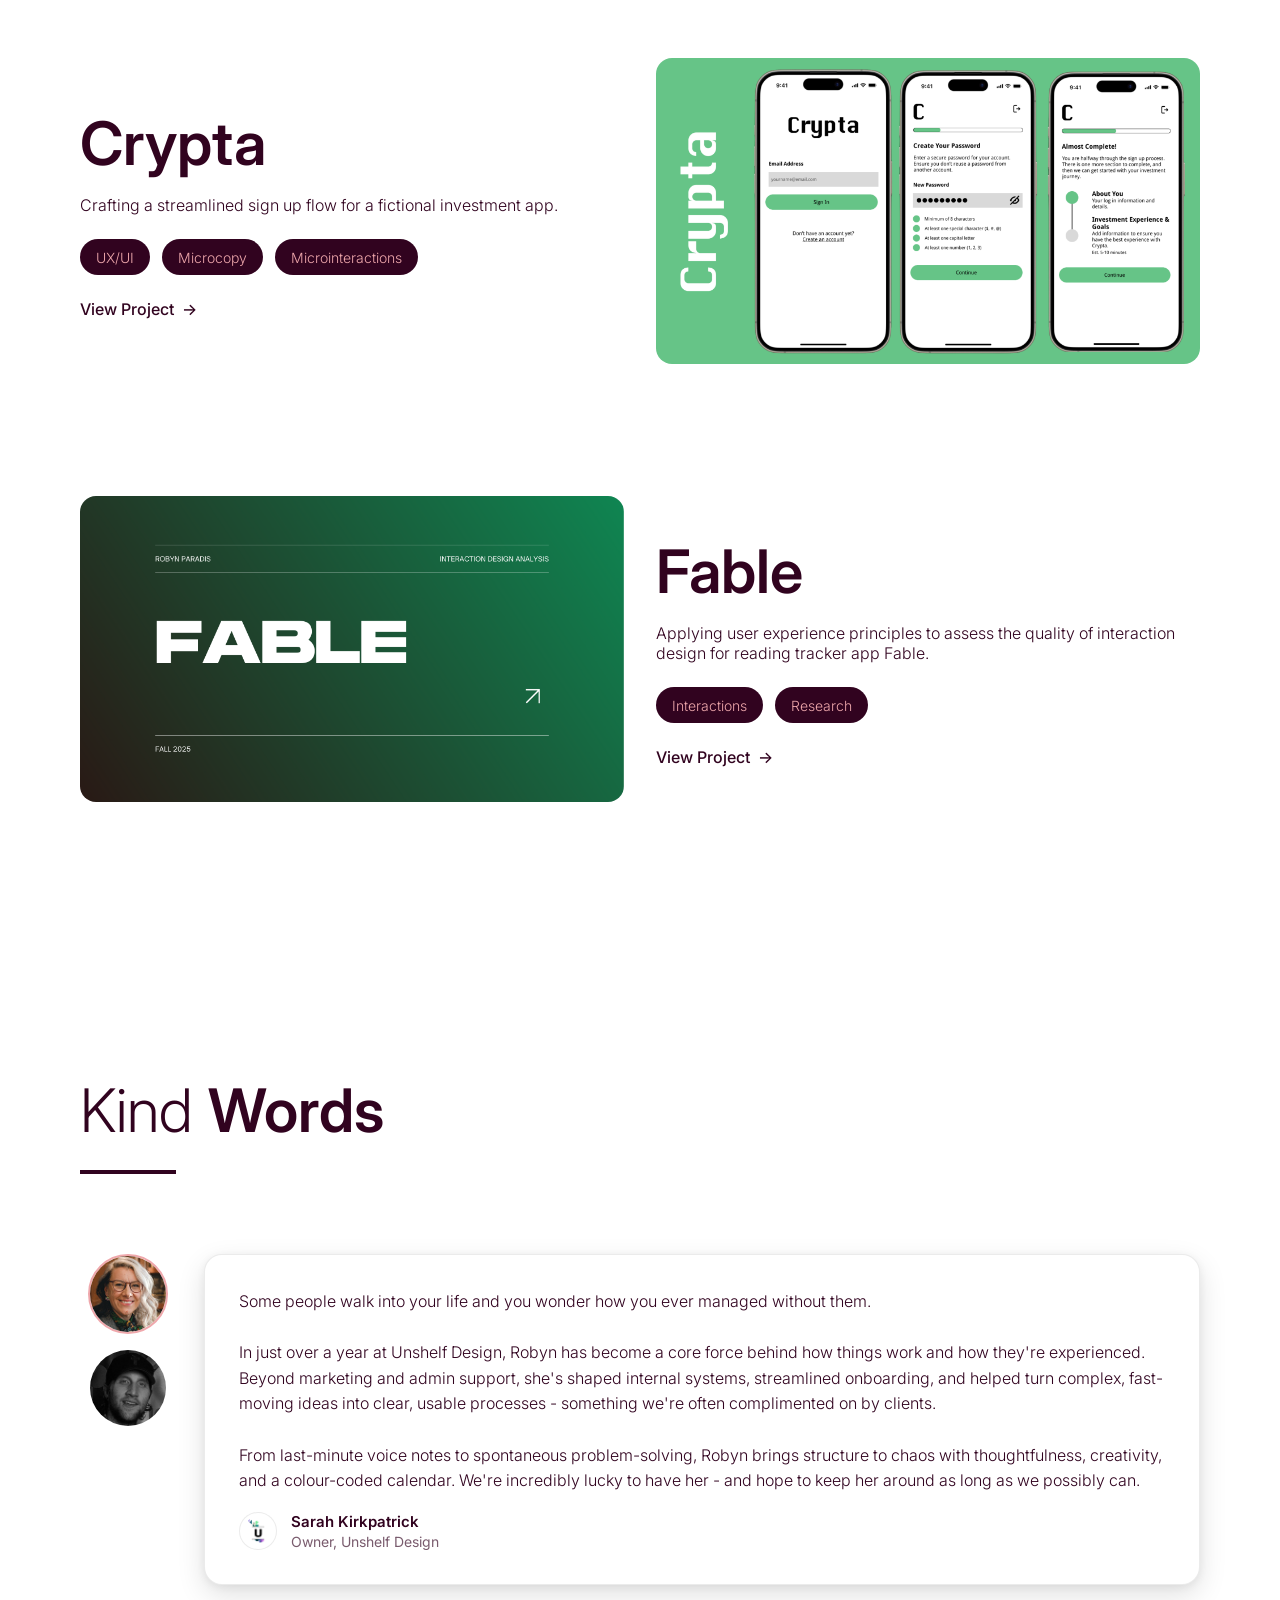
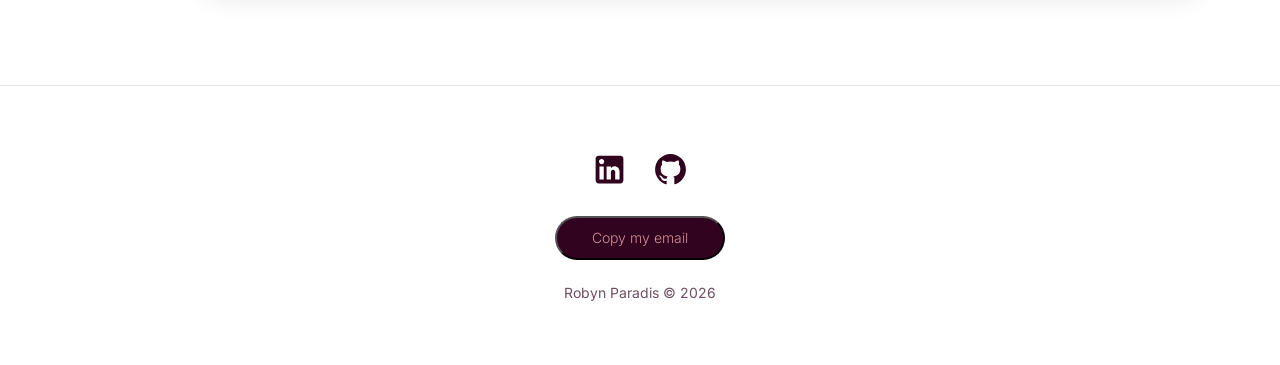
==== commit a0ca36f5: "Update project titles" ====
--- a/index.html
+++ b/index.html
@@ -106,7 +106,7 @@
     <!-- PROJECT 2: Content Left -->
     <div class="project reverse">
       <div class="project-content">
-        <h3 class="project-title">Crypta - Sign Up Flow</h3>
+        <h3 class="project-title">Crypta</h3>
         <p class="project-description">Crafting a streamlined sign up flow for a fictional investment app.</p>
         <div class="project-skills">
           <span class="skill-pill">UX/UI</span>
@@ -130,7 +130,7 @@
         </a>
       </div>
       <div class="project-content">
-        <h3 class="project-title">Fable - Interaction Design Analysis</h3>
+        <h3 class="project-title">Fable</h3>
         <p class="project-description">Applying user experience principles to assess the quality of interaction design for reading tracker app Fable.</p>
         <div class="project-skills">
           <span class="skill-pill">Interactions</span>
--- a/styles.css
+++ b/styles.css
@@ -502,8 +502,6 @@
   }
 }
 
-/* ✅ testimonials.css (no tokens; only brand vars) */
-
 /* TESTIMONIALS */
 
 .testimonials-wrap {
@@ -547,7 +545,6 @@
   margin: 24px 0 0;
 }
 
-/* ✅ Option A layout */
 .testimonials-layout {
   width: 100%;
   max-width: 1200px;
@@ -559,7 +556,6 @@
   align-items: start;
 }
 
-/* Avatars rail */
 .testimonial-avatars {
   display: flex;
   flex-direction: column;
@@ -570,7 +566,6 @@
   flex-wrap: nowrap;
 }
 
-/* Stage */
 .testimonials-stage {
   width: 100%;
 }
@@ -603,7 +598,7 @@
 .testimonial-quote {
   margin: 0;
   color: var(--brand-plum);
-  font-size: clamp(16px, 1.5vw, 20px);
+  font-size: 16px;
   line-height: 1.6;
   font-weight: 300;
 }
@@ -698,7 +693,6 @@
   filter: grayscale(0);
 }
 
-/* Responsive */
 @media screen and (max-width: 1024px) {
   .testimonials-wrap {
     padding: 40px 40px 80px;
@@ -717,7 +711,6 @@
     gap: 18px;
   }
 
-  /* Avatars move below on smaller screens */
   .testimonial-avatars {
     flex-direction: row;
     justify-content: center;
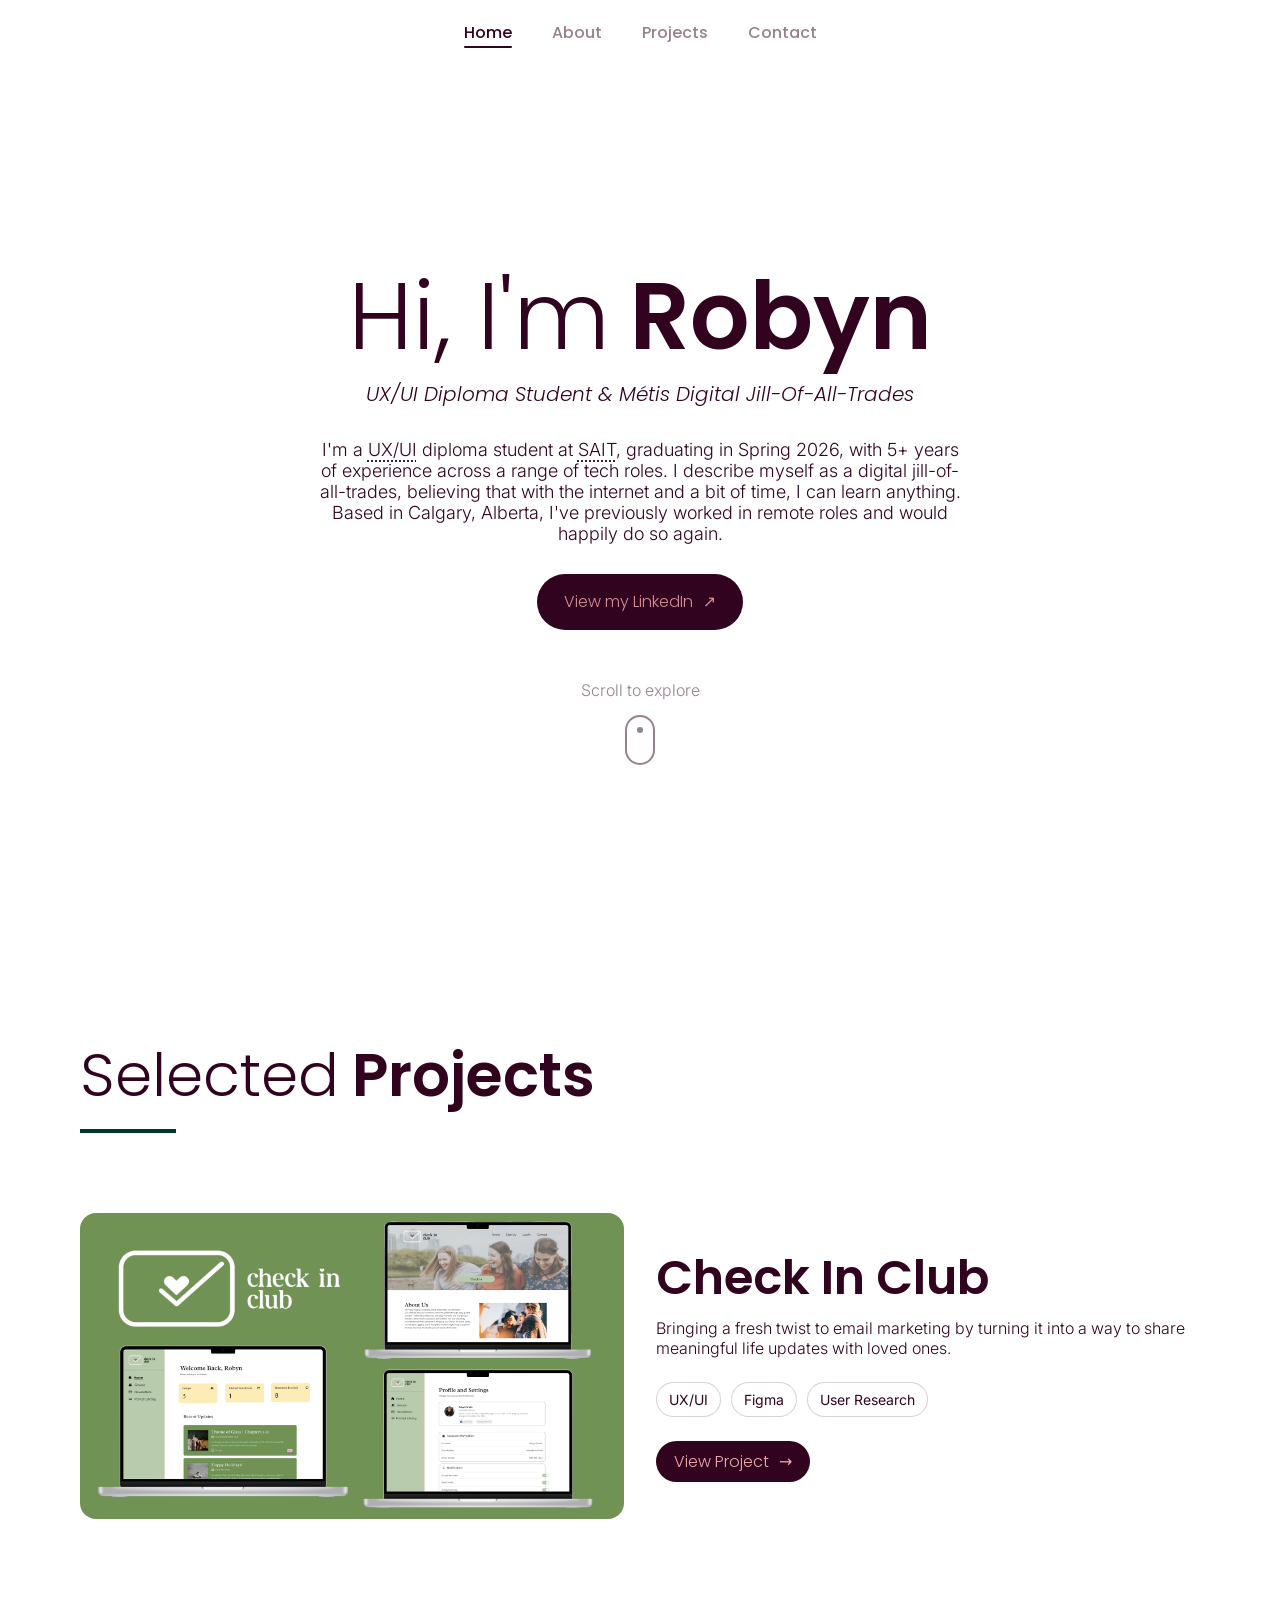
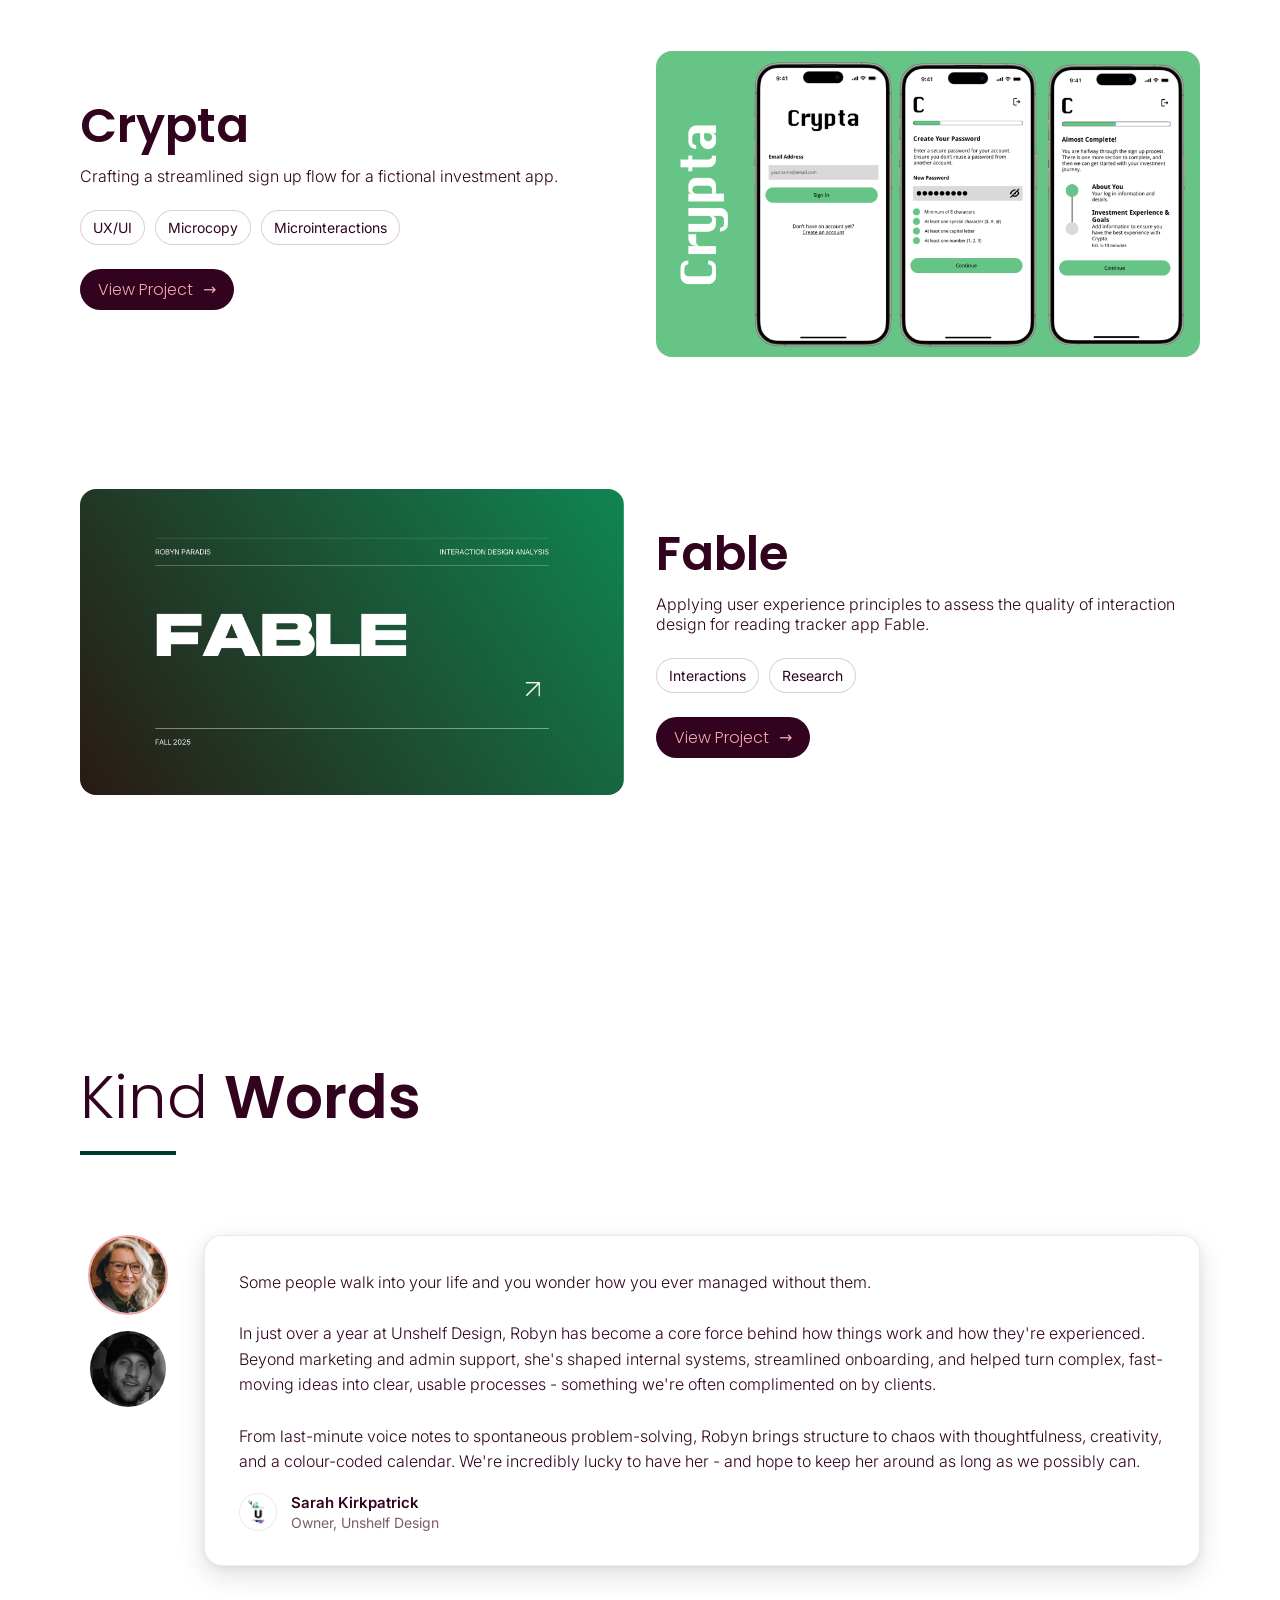
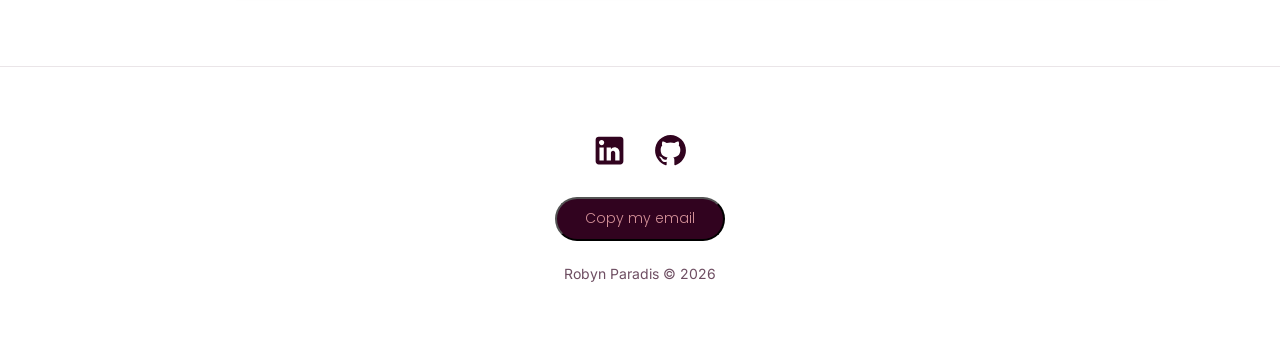
==== commit becc286d: "Update fonts across pages" ====
--- a/index.html
+++ b/index.html
@@ -15,7 +15,9 @@
   <meta name="viewport" content="width=device-width, initial-scale=1.0">
   <title>Robyn Paradis | Home</title>
   <link rel="stylesheet" href="styles.css">
-  <link href="https://fonts.googleapis.com/css2?family=Inter:wght@300;500;600;700&display=swap" rel="stylesheet">
+  <link rel="preconnect" href="https://fonts.googleapis.com">
+  <link rel="preconnect" href="https://fonts.gstatic.com" crossorigin>
+  <link href="https://fonts.googleapis.com/css2?family=Inter:ital,opsz,wght@0,14..32,100..900;1,14..32,100..900&family=Poppins:ital,wght@0,100;0,200;0,300;0,400;0,500;0,600;0,700;0,800;0,900;1,100;1,200;1,300;1,400;1,500;1,600;1,700;1,800;1,900&display=swap" rel="stylesheet">
   <link rel="icon" href="data:image/svg+xml,<svg xmlns=%22http://www.w3.org/2000/svg%22 viewBox=%220 0 100 100%22><text y=%22.9em%22 font-size=%2290%22>👩🏻‍💻</text></svg>">
     <!-- Basic SEO -->
     <meta name="description" content="The portfolio website for Robyn Paradis, a UX/UI Designer and Métis Freelancer.">
@@ -78,44 +80,44 @@
   
 
   <!-- PROJECTS SECTION -->
-<section class="projects">
-    <div class="projects-header">
-      <h2 class="projects-title"><span class="light">Selected</span> <span class="semibold">Projects</span></h2>
-      <div class="projects-line"></div>
+<section class="home-projects">
+    <div class="home-projects-header">
+      <h2 class="home-projects-title"><span class="light">Selected</span> <span class="semibold">Projects</span></h2>
+      <div class="home-projects-line"></div>
     </div>
   
     <!-- PROJECT 1: Image Left -->
-    <div class="project">
-      <div class="project-image">
+    <div class="home-project">
+      <div class="home-project-image">
         <a href="/checkinclub" aria-label="View Check In Club project">
           <img src="Images/WebsiteProjectCoverImages/CheckInClubCover.png" alt="Check In Club project image">
         </a>
       </div>
-      <div class="project-content">
-        <h3 class="project-title">Check In Club</h3>
-        <p class="project-description">Bringing a fresh twist to email marketing by turning it into a way to share meaningful life updates with loved ones.</p>
-        <div class="project-skills">
-          <span class="skill-pill">UX/UI</span>
-          <span class="skill-pill">Figma</span>
-          <span class="skill-pill">User Research</span>
+      <div class="home-project-content">
+        <h3 class="home-project-card-title">Check In Club</h3>
+        <p class="home-project-description">Bringing a fresh twist to email marketing by turning it into a way to share meaningful life updates with loved ones.</p>
+        <div class="home-project-skills home-project-skills--outline">
+          <span class="home-skill-pill">UX/UI</span>
+          <span class="home-skill-pill">Figma</span>
+          <span class="home-skill-pill">User Research</span>
         </div>
-        <a href="/checkinclub" class="project-link">View Project <span class="arrow">→</span></a>
+        <a href="/checkinclub" class="home-project-link">View Project <span class="arrow">→</span></a>
       </div>
     </div>
   
     <!-- PROJECT 2: Content Left -->
-    <div class="project reverse">
-      <div class="project-content">
-        <h3 class="project-title">Crypta</h3>
-        <p class="project-description">Crafting a streamlined sign up flow for a fictional investment app.</p>
-        <div class="project-skills">
-          <span class="skill-pill">UX/UI</span>
-          <span class="skill-pill">Microcopy</span>
-          <span class="skill-pill">Microinteractions</span>
+    <div class="home-project home-project--reverse">
+      <div class="home-project-content">
+        <h3 class="home-project-card-title">Crypta</h3>
+        <p class="home-project-description">Crafting a streamlined sign up flow for a fictional investment app.</p>
+        <div class="home-project-skills home-project-skills--outline">
+          <span class="home-skill-pill">UX/UI</span>
+          <span class="home-skill-pill">Microcopy</span>
+          <span class="home-skill-pill">Microinteractions</span>
         </div>
-        <a href="/crypta" class="project-link">View Project <span class="arrow">→</span></a>
-      </div>
-      <div class="project-image">
+        <a href="/crypta" class="home-project-link">View Project <span class="arrow">→</span></a>
+      </div>
+      <div class="home-project-image">
         <a href="/crypta" aria-label="View Crypta project">
           <img src="Images/WebsiteProjectCoverImages/CryptaCover.png" alt="Crypta project cover image">
         </a>
@@ -123,20 +125,20 @@
     </div>
   
     <!-- PROJECT 3: Image Left -->
-    <div class="project">
-      <div class="project-image">
+    <div class="home-project">
+      <div class="home-project-image">
         <a href="/fable" aria-label="View Fable project">
           <img src="Images/InteractionDesignAnalysis/FableCover.png" alt="Fable project cover image">
         </a>
       </div>
-      <div class="project-content">
-        <h3 class="project-title">Fable</h3>
-        <p class="project-description">Applying user experience principles to assess the quality of interaction design for reading tracker app Fable.</p>
-        <div class="project-skills">
-          <span class="skill-pill">Interactions</span>
-          <span class="skill-pill">Research</span>
+      <div class="home-project-content">
+        <h3 class="home-project-card-title">Fable</h3>
+        <p class="home-project-description">Applying user experience principles to assess the quality of interaction design for reading tracker app Fable.</p>
+        <div class="home-project-skills home-project-skills--outline">
+          <span class="home-skill-pill">Interactions</span>
+          <span class="home-skill-pill">Research</span>
         </div>
-        <a href="/fable" class="project-link">View Project <span class="arrow">→</span></a>
+        <a href="/fable" class="home-project-link">View Project <span class="arrow">→</span></a>
       </div>
     </div>
   </section>
@@ -149,7 +151,6 @@
       <div class="testimonials-line"></div>
     </div>
 
-    <!-- ✅ Option A layout: avatars left, testimonial right -->
     <div class="testimonials-layout">
       <!-- Avatars (controls) -->
       <div class="testimonial-avatars" role="tablist" aria-label="Select a testimonial">
--- a/styles.css
+++ b/styles.css
@@ -51,7 +51,7 @@
 }
 
 .nav-link {
-  font-family: 'Inter', sans-serif;
+  font-family: "Poppins", system-ui, sans-serif;
   font-size: 16px;
   font-weight: 500;
   color: var(--brand-plum);
@@ -101,7 +101,8 @@
 }
 
 .hero-title {
-  font-size: 96px;
+  font-size: 94px;
+  font-family: "Poppins", system-ui, sans-serif;
   line-height: 1.1;
 }
 
@@ -114,6 +115,7 @@
 }
 
 .hero-subtitle {
+  font-family: "Poppins", system-ui, sans-serif;
   font-size: 20px;
   font-weight: 300;
   margin-top: 10px;
@@ -148,7 +150,7 @@
   color: rgba(239,168,172,0.85);
   font-size: 16px;
   font-weight: 300;
-  font-family: 'Inter', sans-serif;
+  font-family: "Poppins", system-ui, sans-serif;
   border-radius: 28px;
   text-decoration: none;
   transition: all 0.3s;
@@ -246,7 +248,7 @@
   }
 
 /* PROJECTS SECTION ----------------------- */
-.projects {
+.home-projects {
   padding: 80px 80px 100px;
   display: flex;
   flex-direction: column;
@@ -256,7 +258,7 @@
   text-align: center;
 }
 
-.projects-header {
+.home-projects-header {
   margin-bottom: 80px;
   width: 100%;
   max-width: 1200px;
@@ -264,28 +266,30 @@
   text-align: left;
 }
 
-.projects-title {
+.home-projects-title {
+  font-family: "Poppins", system-ui, sans-serif;
   font-size: 60px;
   color: var(--brand-plum);
-}
-
-.projects-title .light {
-  font-weight: 300;
-}
-
-.projects-title .semibold {
+  line-height: 1;
+}
+
+.home-projects-title .light {
+  font-weight: 300;
+}
+
+.home-projects-title .semibold {
   font-weight: 600;
 }
 
-.projects-line {
+.home-projects-line {
   width: 96px;
   height: 4px;
-  background-color: var(--brand-plum);
+  background-color: var(--brand-teal);
   margin: 24px 0 0;
 }
 
 /* INDIVIDUAL PROJECTS ----------------------- */
-.project {
+.home-project {
   display: flex;
   gap: 32px;
   align-items: center;
@@ -295,25 +299,25 @@
   position: relative;
 }
 
-.project.reverse {
+.home-project.home-project--reverse {
   display: flex;
   flex-direction: row-reverse;
 }
 
-.project.reverse .project-image {
+.home-project.home-project--reverse .home-project-image {
   order: 1;
 }
 
-.project.reverse .project-content {
+.home-project.home-project--reverse .home-project-content {
   order: 2;
 }
 
-.project.reverse .project-image,
-.project.reverse .project-content {
+.home-project.home-project--reverse .home-project-image,
+.home-project.home-project--reverse .home-project-content {
 flex: 1 1 50%;
 }
 
-.project-image {
+.home-project-image {
   flex: 1 1 50%;
   display: flex;
   justify-content: center;
@@ -321,7 +325,7 @@
   max-height: 360px;
 }
 
-.project-image img {
+.home-project-image img {
   width: 100%;
   max-width: 560px;
   height: auto;
@@ -330,16 +334,16 @@
   transition: transform 0.3s ease, filter 0.3s ease;
 }
 
-.project:hover .project-image img {
+.home-project:hover .home-project-image img {
   filter: brightness(0.9);
 }
 
-.project-image img:hover {
+.home-project-image img:hover {
   transform: scale(1.02);
 }
 
 /* PROJECT CONTENT ----------------------- */
-.project-content {
+.home-project-content {
   flex: 1 1 50%;
   display: flex;
   flex-direction: column;
@@ -348,16 +352,18 @@
   text-align: left;
 }
 
-.project-title {
-  font-family: 'Inter', sans-serif;
-  font-weight: 300;
+.project-card-title,
+.home-project-card-title {
+  font-family: "Poppins", system-ui, sans-serif;
+  font-weight: 600;
   font-size: 48px;
-  margin-bottom: 16px;
-  color: var(--brand-plum);
-}
-
-.project-description {
-  font-family: 'Inter', sans-serif;
+  color: var(--brand-plum);
+  line-height: 1;
+}
+
+.project-description,
+.home-project-description {
+  font-family: "Inter", sans-serif;
   font-weight: 300;
   font-size: 16px;
   margin-bottom: 24px;
@@ -365,13 +371,21 @@
   color: var(--brand-plum);
 }
 
-.project-skills {
+.project-skills,
+.home-project-skills {
   display: flex;
   gap: 12px;
   margin-bottom: 24px;
 }
 
-.skill-pill {
+.project-skills--outline,
+.home-project-skills--outline {
+  gap: 10px;
+  flex-wrap: wrap;
+}
+
+.skill-pill,
+.home-skill-pill {
   display: inline-flex;
   justify-content: center;
   align-items: center;
@@ -386,25 +400,43 @@
   white-space: nowrap;
 }
 
+.project-skills--outline .skill-pill,
+.home-project-skills--outline .home-skill-pill {
+  border: 1px solid rgba(49, 3, 31, 0.18);
+  border-radius: 999px;
+  padding: 8px 12px;
+  height: auto;
+  font-weight: 400;
+  color: var(--brand-plum);
+  background: #fff;
+}
+
 /* VIEW PROJECT LINK ----------------------- */
-.project-link {
+.project-link,
+.home-project-link {
   display: inline-flex;
   align-items: center;
-  gap: 8px;
-  font-family: 'Inter', sans-serif;
-  font-weight: 500;
+  justify-content: center;
+  gap: 10px;
+  padding: 8px 18px;
+  border-radius: 999px;
+  background-color: var(--brand-plum);
+  color: var(--brand-pink);
+  font-family: "Poppins", system-ui, sans-serif;
+  font-weight: 300;
   font-size: 16px;
-  color: var(--brand-plum);
   text-decoration: none;
   position: relative;
-  transition: transform 0.2s ease;
-}
-
-.project-link .arrow {
+  transition: background-color 0.3s ease, color 0.3s ease;
+}
+
+.project-link .arrow,
+.home-project-link .arrow {
   transition: transform 0.3s ease;
 }
 
-.project-link:hover .arrow {
+.project-link:hover .arrow,
+.home-project-link:hover .arrow {
   transform: translateX(5px);
   animation: bounce-horizontal 0.3s;
 }
@@ -415,71 +447,83 @@
 }
 
 @media screen and (max-width: 1024px) {
-  .projects {
+  .home-projects {
     padding: 80px 24px 80px;
   }
 
-  .project {
+  .home-projects-header {
+    max-width: 90%;
+    align-self: center;
+    text-align: left;
+  }
+
+  .home-project {
     gap: 24px;
     max-width: 90%;
   }
 
-  .project-image img {
+  .home-project-image img {
     max-width: 480px;
   }
 }
 
 @media screen and (max-width: 767px) {
-  .project,
-  .project.reverse {
+  .home-project,
+  .home-project.home-project--reverse {
     flex-direction: column;
     align-items: flex-start;
     gap: 24px;
     margin-bottom: 64px;
-  }
-
-  .project-image,
-  .project.reverse .project-image {
+    max-width: 100%;
+  }
+
+  .home-project-image,
+  .home-project.home-project--reverse .home-project-image {
     width: 100%;
     justify-content: flex-start;
   }
 
-  .project-content,
-  .project.reverse .project-content {
+  .home-project-content,
+  .home-project.home-project--reverse .home-project-content {
     width: 100%;
-    align-items: flex-start;
+    align-items: center;
     justify-content: flex-start;
-    text-align: left;
-  }
-
-  .project-image img {
+    text-align: center;
+  }
+
+  .home-project-image img {
     width: 100%;
     height: auto;
     max-width: 100%;
     object-fit: contain;
   }
 
-  .project-title {
+  .home-project-card-title {
     font-size: 36px;
     margin-bottom: 24px;
     text-align: center;
     width: 100%;
   }
 
-  .project-description {
+  .home-project-description {
     margin-top: 0;
-  }
-
-  .project-skills {
+    margin-bottom: 16px;
+    text-align: center;
+  }
+
+  .home-project-skills {
     flex-wrap: wrap;
     gap: 12px;
-  }
-
-  .project-link {
+    justify-content: center;
+    width: 100%;
     align-self: center;
   }
 
-  .projects-header {
+  .home-project-link {
+    align-self: center;
+  }
+
+  .home-projects-header {
     margin-bottom: 40px;
     display: flex;
     flex-direction: column;
@@ -487,17 +531,18 @@
     text-align: left;
   }
 
-  .projects-title {
+  .home-projects-title {
     font-size: 48px;
   }
 
-  .projects-line {
+  .home-projects-line {
     margin-top: 16px;
     width: 100px;
     margin-bottom: 40px;
-  }
-
-  .project:last-child {
+    background-color: var(--brand-teal);
+  }
+
+  .home-project:last-child {
     margin-bottom: 32px;
   }
 }
@@ -524,10 +569,12 @@
 }
 
 .testimonials-title {
+  font-family: "Poppins", system-ui, sans-serif;
   font-size: 60px;
   font-weight: 400;
   color: var(--brand-plum);
   margin: 0;
+  line-height: 1;
 }
 
 .testimonials-title .light {
@@ -541,7 +588,7 @@
 .testimonials-line {
   width: 96px;
   height: 4px;
-  background-color: var(--brand-plum);
+  background-color: var(--brand-teal);
   margin: 24px 0 0;
 }
 
@@ -943,6 +990,8 @@
 }
 
 .about-hero-title {
+  font-family: "Poppins", system-ui, sans-serif;
+  line-height: 1;
   font-size: 60px;
   color: var(--brand-plum);
   margin: 0;
@@ -959,7 +1008,7 @@
 .about-hero-line {
   width: 96px;
   height: 4px;
-  background-color: #00382E;
+  background-color: var(--brand-teal);
   margin: 24px 0 30px 0;
 }
 
@@ -1079,9 +1128,9 @@
 }
 
 .xp .section-title {
-  font-family: 'Inter', sans-serif;
+  font-family: "Poppins", system-ui, sans-serif;
   font-weight: 600;
-  font-size: 60px;
+  font-size: 48px;
   color: var(--brand-plum);
   margin: 0;
 }
@@ -1090,7 +1139,7 @@
   width: 96px;
   height: 4px;
   background-color: #00382E;
-  margin-top: 30px;
+  margin-top: 24px;
 }
 
 .xp-callout {
@@ -1123,6 +1172,7 @@
 }
 
 .xp-callout-text h3 {
+  font-family: "Poppins", system-ui, sans-serif;
   margin: 0 0 0.25rem;
   font-size: 18px;
   font-weight: 600;
@@ -1227,6 +1277,7 @@
 }
 
 .xp-company {
+  font-family: "Poppins", system-ui, sans-serif;
   font-size: 16px;
   font-weight: 600;
   color: rgba(49, 3, 31, 0.90);
@@ -1334,7 +1385,7 @@
   }
 
   .xp .section-title {
-    font-size: 48px;
+    font-size: 38px;
   }
 }
 
@@ -1382,7 +1433,8 @@
   }
 }
 
-.experience-card {
+/* EDUCATION SECTION ----------------------- */
+.education-card {
   background: #fff;
   border-radius: 16px;
   padding: 33px 32px 40px;
@@ -1392,20 +1444,15 @@
   animation: riseIn 0.8s forwards ease-out;
 }
 
-/* stagger animation */
-.experience-card:nth-child(1) { animation-delay: 0.1s; }
-.experience-card:nth-child(2) { animation-delay: 0.2s; }
-.experience-card:nth-child(3) { animation-delay: 0.3s; }
-
-.experience-role {
-  font-family: 'Inter', sans-serif;
-  font-weight: 300;
-  font-size: 30px;
+.education-role {
+  font-family: "Poppins", system-ui, sans-serif;
+  font-weight: 300;
+  font-size: 38px;
   color: var(--brand-plum);
   margin-bottom: 8px;
 }
 
-.experience-meta {
+.education-meta {
   font-family: 'Inter', sans-serif;
   font-weight: 400;
   font-size: 16px;
@@ -1413,13 +1460,13 @@
   margin-bottom: 20px;
 }
 
-.experience-list {
+.education-list {
   list-style-position: inside;
   padding: 0;
   margin: 0;
 }
 
-.experience-list li {
+.education-list li {
   font-family: 'Inter', sans-serif;
   font-size: 16px;
   line-height: 1.6;
@@ -1428,7 +1475,7 @@
   font-weight: 300;
 }
 
-.experience-list li::marker {
+.education-list li::marker {
   color: var(--brand-teal);
 }
 
@@ -1444,7 +1491,6 @@
   }
 }
 
-/* EDUCATION SECTION ----------------------- */
 .education-section {
   padding: 0 80px 80px;
   display: flex;
@@ -1457,9 +1503,10 @@
 }
 
 .education-section .section-title {
-  font-family: 'Inter', sans-serif;
+  font-family: "Poppins", system-ui, sans-serif;
+  line-height: 1;
   font-weight: 600;
-  font-size: 60px;
+  font-size: 48px;
   color: var(--brand-plum);
   margin: 0;
 }
@@ -1468,18 +1515,11 @@
   width: 96px;
   height: 4px;
   background-color: var(--brand-teal);
-  margin-top: 30px;
-}
-
-.education-grid {
-  margin-top: 64px;
-  display: grid;
-  grid-template-columns: repeat(3, 1fr);
-  column-gap: 32px;
-}
-
-.education-card {
-  grid-column: span 2;
+  margin-top: 24px;
+}
+
+.education-section .education-card {
+  margin-top: 40px;
 }
 
 @media (max-width: 1024px) {
@@ -1490,14 +1530,6 @@
   .education-section .section-title {
     font-size: 52px;
   }
-
-  .education-grid {
-    grid-template-columns: repeat(2, 1fr);
-  }
-
-  .education-card {
-    grid-column: span 2;
-  }
 }
 
 @media (max-width: 768px) {
@@ -1506,199 +1538,226 @@
   }
 
   .education-section .section-title {
-    font-size: 48px;
-  }
-
-  .education-grid {
-    grid-template-columns: 1fr;
-  }
-
-  .education-card {
-    grid-column: span 1;
+    font-size: 38px;
+  }
+
+  .education-role {
+    font-size: 31px;
   }
 }
 
 /* EXTRAS & GALLERY SECTION ----------------------- */
 
+.outside-section {
+  padding: 0 80px 80px;
+  display: flex;
+  justify-content: center;
+}
+
 .outside-container {
-max-width: 1040px;
-width: 100%;
-margin: 0 auto;
-padding: 0 32px;
-text-align: center;
+  max-width: 1040px;
+  width: 100%;
+  margin: 0 auto;
+  padding: 0;
+  text-align: center;
 }
 
 .outside-title {
-font-size: 60px;
-color: var(--brand-plum);
+  font-family: "Poppins", system-ui, sans-serif;
+  line-height: 1;
+  font-size: 48px;
+  color: var(--brand-plum);
 }
 
 .outside-title .light {
-font-weight: 300;
+  font-weight: 300;
 }
 
 .outside-title .semibold {
-font-weight: 600;
+  font-weight: 600;
 }
 
 @media (max-width: 768px) {
-.outside-title {
-  font-size: 48px;
-}
+  .outside-title {
+    font-size: 38px;
+  }
+}
+
+@media (max-width: 1024px) {
+  .outside-section {
+    padding: 0 48px 80px;
+  }
+}
+
+@media (max-width: 768px) {
+  .outside-section {
+    padding: 0 24px 24px;
+  }
 }
 
 .outside-line {
-width: 96px;
-height: 4px;
-background: var(--brand-teal);
-margin: 24px auto 32px;
+  width: 96px;
+  height: 4px;
+  background: var(--brand-teal);
+  margin: 24px auto 40px;
 }
 
 .outside-text {
-font-size: 16px;
-font-weight: 300;
-color: rgba(49, 3, 31, 0.9);
-max-width: 700px;
-margin: 0 auto 26px;
+  font-size: 16px;
+  font-weight: 300;
+  color: rgba(49, 3, 31, 0.9);
+  width: 100%;
+  margin: 0 auto 26px;
 }
 
 /* Gallery */
 .gallery-wrapper{
-position: relative;
-width: min(1024px, 100%);
-height: 320px;
-margin: 0 auto;
-border-radius: 16px;
-overflow: hidden;
+  position: relative;
+  width: min(1024px, 100%);
+  height: 320px;
+  margin: 0 auto;
+  border-radius: 16px;
+  overflow: hidden;
+}
+
+.outside-container .gallery-wrapper{
+  width: 100%;
+  max-width: 1040px;
+}
+
+@media (min-width: 1025px) {
+  .outside-container .gallery-wrapper {
+    height: 426px;
+  }
 }
 
 .fable-page .gallery-wrapper {
-max-width: 960px;
-width: 100%;
-height: auto;
-aspect-ratio: 16 / 9;
+  max-width: 960px;
+  width: 100%;
+  height: auto;
+  aspect-ratio: 16 / 9;
 }
 
 .gallery{
-position: relative;
-width: 100%;
-height: 100%;
+  position: relative;
+  width: 100%;
+  height: 100%;
 }
 
 .gallery img{
-position: absolute;
-inset: 0;
-width: 100%;
-height: 100%;
-object-fit: cover;
-opacity: 0;
-transition: opacity 0.35s ease;
-cursor: pointer;
-pointer-events: none;
+  position: absolute;
+  inset: 0;
+  width: 100%;
+  height: 100%;
+  object-fit: cover;
+  opacity: 0;
+  transition: opacity 0.35s ease;
+  cursor: pointer;
+  pointer-events: none;
 }
 
 .fable-page .gallery img {
-object-fit: contain;
+  object-fit: contain;
 }
 
 .gallery img.active{
-opacity: 1;
-pointer-events: auto;
+  opacity: 1;
+  pointer-events: auto;
 }
 
 .gallery-btn{
-position: absolute;
-top: 50%;
-transform: translateY(-50%);
-width: 36px;
-height: 36px;
-border: 0;
-border-radius: 999px;
-background: rgba(255,255,255,0.92);
-display: grid;
-place-items: center;
-font-size: 22px;
-line-height: 1;
-cursor: pointer;
-z-index: 5;
+  position: absolute;
+  top: 50%;
+  transform: translateY(-50%);
+  width: 36px;
+  height: 36px;
+  border: 0;
+  border-radius: 999px;
+  background: rgba(255,255,255,0.92);
+  display: grid;
+  place-items: center;
+  font-size: 22px;
+  line-height: 1;
+  cursor: pointer;
+  z-index: 5;
 }
 
 .gallery-btn.prev{ left: 16px; }
 .gallery-btn.next{ right: 16px; }
 
 .gallery-btn:hover{
-background: rgba(255,255,255,1);
+  background: rgba(255,255,255,1);
 }
 
 .gallery-dots{
-display: flex;
-justify-content: center;
-align-items: center;
-gap: 8px;
-margin-top: 24px;
-margin-bottom: 128px;
+  display: flex;
+  justify-content: center;
+  align-items: center;
+  gap: 8px;
+  margin-top: 24px;
+  margin-bottom: 128px;
 }
 
 .dot{
-width: 8px;
-height: 8px;
-border-radius: 999px;
-background: rgba(49,3,31,0.30);
-transition: width 0.25s ease, background 0.25s ease;
+  width: 8px;
+  height: 8px;
+  border-radius: 999px;
+  background: rgba(49,3,31,0.30);
+  transition: width 0.25s ease, background 0.25s ease;
 }
 
 .dot.active{
-width: 32px;
-background: var(--brand-teal);
+  width: 32px;
+  background: var(--brand-teal);
 }
 
 
 /* Lightbox */
 .lightbox {
-position: fixed;
-inset: 0;
-background: rgba(0,0,0,0.75);
-z-index: 9999;
-display: none;
-align-items: center;
-justify-content: center;
+  position: fixed;
+  inset: 0;
+  background: rgba(0,0,0,0.75);
+  z-index: 9999;
+  display: none;
+  align-items: center;
+  justify-content: center;
 }
 
 .lightbox.active {
-display: flex;
+  display: flex;
 }
 
 .lightbox.lightbox-has-gallery .lightbox-nav {
-display: grid;
+  display: grid;
 }
 
 .lightbox-nav {
-position: absolute;
-top: 50%;
-transform: translateY(-50%);
-width: 44px;
-height: 44px;
-border: 0;
-border-radius: 999px;
-background: rgba(255,255,255,0.92);
-display: none;
-place-items: center;
-font-size: 24px;
-line-height: 1;
-cursor: pointer;
-z-index: 10000;
+  position: absolute;
+  top: 50%;
+  transform: translateY(-50%);
+  width: 44px;
+  height: 44px;
+  border: 0;
+  border-radius: 999px;
+  background: rgba(255,255,255,0.92);
+  display: none;
+  place-items: center;
+  font-size: 24px;
+  line-height: 1;
+  cursor: pointer;
+  z-index: 10000;
 }
 
 .lightbox-prev {
-left: 24px;
+  left: 24px;
 }
 
 .lightbox-next {
-right: 24px;
+  right: 24px;
 }
 
 .lightbox-nav:hover {
-background: rgba(255,255,255,1);
+  background: rgba(255,255,255,1);
 }
 
 .lightbox-content {
@@ -1759,19 +1818,19 @@
 cursor: pointer;
 }
 
-.project-hero-text {
-font-family: 'Inter', sans-serif;
-font-weight: 300;
-font-size: 16px;
-color: var(--brand-plum);
-line-height: 1.7;
-padding-top: 24px;
-padding-bottom: 80px;
-}
-
 /* ================================
   PROJECT PAGES
 ================================ */
+.project-hero-text {
+  font-family: 'Inter', sans-serif;
+  font-weight: 300;
+  font-size: 16px;
+  color: var(--brand-plum);
+  line-height: 1.7;
+  padding-top: 24px;
+  padding-bottom: 80px;
+}
+
 .project-hero {
 padding-top: 80px;
 }
@@ -1783,7 +1842,8 @@
 }
 
 .project-title {
-font-family: 'Inter', sans-serif;
+font-family: "Poppins", system-ui, sans-serif;
+line-height: 1;
 font-weight: 600;
 font-size: 60px;
 color: var(--brand-plum);
@@ -1832,22 +1892,305 @@
 }
 }
 
+/* PROJECTS PAGE LISTING ----------------------- */
+.projects-page {
+  padding: 80px 80px 100px;
+  display: flex;
+  flex-direction: column;
+  align-items: center;
+  max-width: 1400px;
+  margin: 0 auto;
+  text-align: center;
+}
+
+.projects-page-header {
+  margin-bottom: 80px;
+  width: 100%;
+  max-width: 1200px;
+  align-self: center;
+  text-align: left;
+}
+
+.projects-page-title {
+  font-family: "Poppins", system-ui, sans-serif;
+  font-size: 60px;
+  color: var(--brand-plum);
+  line-height: 1;
+}
+
+.projects-page-title .light {
+  font-weight: 300;
+}
+
+.projects-page-title .semibold {
+  font-weight: 600;
+}
+
+.projects-page-line {
+  width: 96px;
+  height: 4px;
+  background-color: var(--brand-teal);
+  margin: 24px 0 0;
+}
+
+.projects-page-hero-text {
+  font-family: 'Inter', sans-serif;
+  font-weight: 300;
+  font-size: 16px;
+  color: var(--brand-plum);
+  line-height: 1.7;
+  padding-top: 24px;
+  padding-bottom: 80px;
+}
+
+.projects-page-project {
+  display: flex;
+  gap: 32px;
+  align-items: center;
+  margin-bottom: 128px;
+  width: 100%;
+  max-width: 1200px;
+  position: relative;
+}
+
+.projects-page-project.projects-page-project--reverse {
+  display: flex;
+  flex-direction: row-reverse;
+}
+
+.projects-page-project.projects-page-project--reverse .projects-page-project-image {
+  order: 1;
+}
+
+.projects-page-project.projects-page-project--reverse .projects-page-project-content {
+  order: 2;
+}
+
+.projects-page-project.projects-page-project--reverse .projects-page-project-image,
+.projects-page-project.projects-page-project--reverse .projects-page-project-content {
+  flex: 1 1 50%;
+}
+
+.projects-page-project-image {
+  flex: 1 1 50%;
+  display: flex;
+  justify-content: center;
+  align-items: center;
+  max-height: 360px;
+}
+
+.projects-page-project-image img {
+  width: 100%;
+  max-width: 560px;
+  height: auto;
+  border-radius: 16px;
+  object-fit: contain;
+  transition: transform 0.3s ease, filter 0.3s ease;
+}
+
+.projects-page-project:hover .projects-page-project-image img {
+  filter: brightness(0.9);
+}
+
+.projects-page-project-image img:hover {
+  transform: scale(1.02);
+}
+
+.projects-page-project-content {
+  flex: 1 1 50%;
+  display: flex;
+  flex-direction: column;
+  align-items: flex-start;
+  justify-content: center;
+  text-align: left;
+}
+
+.projects-page-project-title {
+  font-family: "Poppins", system-ui, sans-serif;
+  font-weight: 600;
+  font-size: 48px;
+  color: var(--brand-plum);
+  line-height: 1;
+}
+
+.projects-page-project-description {
+  font-family: "Inter", sans-serif;
+  font-weight: 300;
+  font-size: 16px;
+  margin-bottom: 24px;
+  margin-top: 16px;
+  color: var(--brand-plum);
+}
+
+.projects-page-project-skills {
+  display: flex;
+  gap: 12px;
+  margin-bottom: 24px;
+}
+
+.projects-page-project-skills--outline {
+  gap: 10px;
+  flex-wrap: wrap;
+}
+
+.projects-page-skill-pill {
+  display: inline-flex;
+  justify-content: center;
+  align-items: center;
+  padding: 0 16px;
+  height: 36px;
+  background-color: var(--brand-plum);
+  color: var(--brand-pink);
+  border-radius: 28px;
+  font-family: 'Inter', sans-serif;
+  font-size: 14px;
+  font-weight: 300;
+  white-space: nowrap;
+}
+
+.projects-page-project-skills--outline .projects-page-skill-pill {
+  border: 1px solid rgba(49, 3, 31, 0.18);
+  border-radius: 999px;
+  padding: 8px 12px;
+  height: auto;
+  font-weight: 400;
+  color: var(--brand-plum);
+  background: #fff;
+}
+
+.projects-page-project-link {
+  display: inline-flex;
+  align-items: center;
+  justify-content: center;
+  gap: 10px;
+  padding: 8px 18px;
+  border-radius: 999px;
+  background-color: var(--brand-plum);
+  color: var(--brand-pink);
+  font-family: "Poppins", system-ui, sans-serif;
+  font-weight: 300;
+  font-size: 16px;
+  text-decoration: none;
+  position: relative;
+  transition: background-color 0.3s ease, color 0.3s ease;
+}
+
+.projects-page-project-link .arrow {
+  transition: transform 0.3s ease;
+}
+
+.projects-page-project-link:hover .arrow {
+  transform: translateX(5px);
+  animation: bounce-horizontal 0.3s;
+}
+
+@media screen and (max-width: 1024px) {
+  .projects-page {
+    padding: 80px 24px 80px;
+  }
+
+  .projects-page-header {
+    width: 90%;
+    max-width: none;
+  }
+
+  .projects-page-project {
+    gap: 24px;
+    max-width: 90%;
+  }
+
+  .projects-page-project-image img {
+    max-width: 480px;
+  }
+
+  .projects-page-project-title {
+    font-size: 60px;
+  }
+}
+
+@media (max-width: 768px) {
+  .projects-page-project-title {
+    font-size: 38px;
+  }
+}
+
 @media screen and (max-width: 767px) {
-  .projects .project-title {
+  .projects-page-project,
+  .projects-page-project.projects-page-project--reverse {
+    flex-direction: column;
+    align-items: flex-start;
+    gap: 24px;
+    margin-bottom: 64px;
+    max-width: 100%;
+  }
+
+  .projects-page-project-image,
+  .projects-page-project.projects-page-project--reverse .projects-page-project-image {
+    width: 100%;
+    justify-content: flex-start;
+  }
+
+  .projects-page-project-content,
+  .projects-page-project.projects-page-project--reverse .projects-page-project-content {
+    width: 100%;
+    align-items: flex-start;
+    justify-content: flex-start;
+    text-align: left;
+  }
+
+  .projects-page-project-image img {
+    width: 100%;
+    height: auto;
+    max-width: 100%;
+    object-fit: contain;
+  }
+
+  .projects-page-project-title {
     margin-bottom: 24px;
     text-align: center;
     width: 100%;
   }
 
-  .projects .project-skills {
+  .projects-page-project-description {
+    margin-top: 0;
+    margin-bottom: 16px;
+    text-align: center;
+  }
+
+  .projects-page-project-skills {
+    flex-wrap: wrap;
+    gap: 12px;
     justify-content: center;
     width: 100%;
     align-self: center;
   }
 
-  .projects .project-link {
+  .projects-page-project-link {
     align-self: center;
-    margin-top: 24px;
+    margin-top: 0;
+  }
+
+  .projects-page-header {
+    margin-bottom: 40px;
+    display: flex;
+    flex-direction: column;
+    align-items: flex-start;
+    text-align: left;
+  }
+
+  .projects-page-title {
+    font-size: 48px;
+  }
+
+  .projects-page-line {
+    margin-top: 16px;
+    width: 100px;
+    margin-bottom: 40px;
+    background-color: var(--brand-teal);
+  }
+
+  .projects-page-project:last-child {
+    margin-bottom: 32px;
   }
 }
 
@@ -1884,45 +2227,45 @@
 }
 
 .meta-label {
-font-family: 'Inter', sans-serif;
-font-size: 14px;
-font-weight: 500;
-letter-spacing: 0.12em;
-color: var(--brand-plum);
-min-width: 120px;
-text-transform: uppercase;
+  font-family: 'Inter', sans-serif;
+  font-size: 14px;
+  font-weight: 500;
+  letter-spacing: 0.12em;
+  color: var(--brand-plum);
+  min-width: 120px;
+  text-transform: uppercase;
 }
 
 .meta-value {
-font-family: 'Inter', sans-serif;
-font-size: 16px;
-font-weight: 300;
-color: var(--brand-plum);
-line-height: 1.6;
+  font-family: 'Inter', sans-serif;
+  font-size: 16px;
+  font-weight: 300;
+  color: var(--brand-plum);
+  line-height: 1.6;
 }
 
 .case-study-page .meta-label {
-line-height: 1.6;
+  line-height: 1.6;
 }
 
 .meta-tools {
-align-items: flex-start;
+  align-items: flex-start;
 }
 
 .project-skills {
-display: flex;
-gap: 12px;
-flex-wrap: wrap;
+  display: flex;
+  gap: 12px;
+  flex-wrap: wrap;
 }
 
 .project-description p {
-font-family: 'Inter', sans-serif;
-font-size: 16px;
-font-weight: 300;
-color: var(--brand-plum);
-line-height: 1.7;
-margin: 0;
-max-width: 560px;
+  font-family: 'Inter', sans-serif;
+  font-size: 16px;
+  font-weight: 300;
+  color: var(--brand-plum);
+  line-height: 1.7;
+  margin: 0;
+  max-width: 560px;
 }
 
 @media (max-width: 1024px) {
@@ -1981,97 +2324,97 @@
 }
 
 .case-section {
-padding: 0;
-margin: 128px 0;
+  padding: 0;
+  margin: 128px 0;
 }
 
 .case-section-inner {
-max-width: 1400px;
-margin: 0 auto;
-padding: 0 100px;
-display: flex;
-align-items: center;
-gap: 64px;
+  max-width: 1400px;
+  margin: 0 auto;
+  padding: 0 100px;
+  display: flex;
+  align-items: center;
+  gap: 64px;
 }
 
 .case-section--reverse .case-section-inner {
-flex-direction: row-reverse;
+  flex-direction: row-reverse;
 }
 
 /* Text-only variant */
 .case-section--text-only .case-section-inner {
-justify-content: flex-start;
+  justify-content: flex-start;
 }
 
 .case-section--text-only .case-text {
-max-width: 100%;
-width: 100%;
-flex: 1 1 100%;
+  max-width: 100%;
+  width: 100%;
+  flex: 1 1 100%;
 }
 
 .case-text {
-flex: 1 1 50%;
-max-width: 700px;
-text-align: left;
+  flex: 1 1 50%;
+  max-width: 700px;
+  text-align: left;
 }
 
 .case-title {
-font-family: 'Inter', sans-serif;
-font-weight: 300;
-font-size: 48px;
-color: var(--brand-plum);
-margin: 0 0 16px 0;
+  font-family: "Poppins", system-ui, sans-serif;
+  font-weight: 300;
+  font-size: 48px;
+  color: var(--brand-plum);
+  margin: 0 0 16px 0;
 }
 
 .case-blurb {
-font-family: 'Inter', sans-serif;
-font-weight: 300;
-font-size: 16px;
-color: rgba(49, 3, 31, 0.9);
-line-height: 1.7;
-margin: 0 0 16px 0;
+  font-family: 'Inter', sans-serif;
+  font-weight: 300;
+  font-size: 16px;
+  color: rgba(49, 3, 31, 0.9);
+  line-height: 1.7;
+  margin: 0 0 16px 0;
 }
 
 .case-bullets {
-list-style: none;
-padding: 0;
-margin: 0;
+  list-style: none;
+  padding: 0;
+  margin: 0;
 }
 
 .case-bullets li {
-position: relative;
-padding-left: 18px;
-margin: 10px 0;
-font-family: 'Inter', sans-serif;
-font-weight: 300;
-font-size: 16px;
-color: rgba(49, 3, 31, 0.9);
-line-height: 1.6;
+  position: relative;
+  padding-left: 18px;
+  margin: 10px 0;
+  font-family: 'Inter', sans-serif;
+  font-weight: 300;
+  font-size: 16px;
+  color: rgba(49, 3, 31, 0.9);
+  line-height: 1.6;
 }
 
 .case-bullets li::before {
-content: "•";
-position: absolute;
-left: 0;
-top: 0;
-color: var(--brand-teal);
-line-height: 1.6;
+  content: "•";
+  position: absolute;
+  left: 0;
+  top: 0;
+  color: var(--brand-teal);
+  line-height: 1.6;
 }
 
 .case-media {
-flex: 1 1 50%;
-display: flex;
-justify-content: center;
+  flex: 1 1 50%;
+  display: flex;
+  justify-content: center;
 }
 
 .case-image {
-width: 100%;
-max-width: 560px;
-height: auto;
-border-radius: 16px;
-object-fit: contain;
-cursor: pointer;
-display: block;
+  width: 100%;
+  max-width: 560px;
+  height: auto;
+  border-radius: 16px;
+  object-fit: contain;
+  cursor: pointer;
+  display: block;
 }
 
 @media (max-width: 1024px) {
@@ -2110,36 +2453,36 @@
 }
 
 .back-to-top-wrapper {
-display: flex;
-justify-content: center;
-margin: 120px 0 80px;
+  display: flex;
+  justify-content: center;
+  margin: 120px 0 80px;
 }
 
 .back-to-top {
-display: inline-flex;
-align-items: center;
-justify-content: center;
-gap: 10px;
-width: 205.75px;
-height: 56px;
-background-color: var(--brand-plum);
-color: rgba(239,168,172,0.85);
-font-size: 16px;
-font-weight: 300;
-font-family: 'Inter', sans-serif;
-border-radius: 28px;
-border: none;
-cursor: pointer;
-transition: all 0.3s ease;
+  display: inline-flex;
+  align-items: center;
+  justify-content: center;
+  gap: 10px;
+  width: 205.75px;
+  height: 56px;
+  background-color: var(--brand-plum);
+  color: rgba(239,168,172,0.85);
+  font-size: 16px;
+  font-weight: 300;
+  font-family: "Poppins", system-ui, sans-serif;
+  border-radius: 28px;
+  border: none;
+  cursor: pointer;
+  transition: all 0.3s ease;
 }
 
 .back-to-top .arrow {
-display: inline-block;
-transition: transform 0.3s ease;
+  display: inline-block;
+  transition: transform 0.3s ease;
 }
 
 .back-to-top:hover .arrow {
-transform: translateY(-5px);
+  transform: translateY(-5px);
 }
 
 /* PROJECT CARDS ----------------------- */
@@ -2302,240 +2645,238 @@
 /* ================================
   CONTACT PAGE
 ================================ */
-.contact-page {
-background: #fbf8f6;
-}
 
 .contact {
-min-height: 100vh;
+  min-height: 100vh;
 }
 
 /* Header */
 .contact-hero {
-padding: 100px 80px 40px;
-display: flex;
-justify-content: center;
-text-align: center;
+  padding: 100px 80px 40px;
+  display: flex;
+  justify-content: center;
+  text-align: center;
 }
 
 .contact-hero-container {
-max-width: 1400px;
-width: 100%;
-opacity: 0;
-transform: translateX(-40px);
-animation: slideInLeft 0.9s ease-out forwards;
+  max-width: 1400px;
+  width: 100%;
+  opacity: 0;
+  transform: translateX(-40px);
+  animation: slideInLeft 0.9s ease-out forwards;
 }
 
 .contact-title {
-font-size: 60px;
-font-weight: 600;
-color: var(--brand-plum);
-margin: 0;
+  font-family: "Poppins", system-ui, sans-serif;
+  font-size: 60px;
+  font-weight: 600;
+  color: var(--brand-plum);
+  margin: 0;
 }
 
 .contact-line {
-width: 96px;
-height: 4px;
-background-color: var(--brand-teal);
-margin: 24px auto 32px;
+  width: 96px;
+  height: 4px;
+  background-color: var(--brand-teal);
+  margin: 24px auto 32px;
 }
 
 .contact-intro {
-font-family: 'Inter', sans-serif;
-font-weight: 300;
-font-size: 18px;
-color: var(--brand-plum);
-line-height: 1.7;
-margin: 0 auto;
-max-width: 700px;
-opacity: 0.9;
+  font-family: 'Inter', sans-serif;
+  font-weight: 300;
+  font-size: 16px;
+  color: var(--brand-plum);
+  line-height: 1.7;
+  margin: 0 auto;
+  max-width: 700px;
+  opacity: 0.9;
 }
 
 /* Form section */
 .contact-form-section {
-padding: 40px 80px 80px;
-display: flex;
-justify-content: center;
+  padding: 40px 80px 80px;
+  display: flex;
+  justify-content: center;
 }
 
 .contact-form-container {
-width: 100%;
-max-width: 1100px;
-display: flex;
-flex-direction: column;
-align-items: center;
+  width: 100%;
+  max-width: 1100px;
+  display: flex;
+  flex-direction: column;
+  align-items: center;
 }
 
 /* Card */
 .contact-card {
-width: min(900px, 100%);
-background: rgba(255,255,255,0.65);
-border-radius: 24px;
-padding: 48px 48px 42px;
-box-shadow: 0 18px 45px rgba(0,0,0,0.12);
-border: 1px solid rgba(49, 3, 31, 0.08);
-backdrop-filter: blur(6px);
-opacity: 0;
-transform: translateX(40px);
-animation: slideInRight 0.9s ease-out forwards;
-animation-delay: 0.2s;
+  width: min(900px, 100%);
+  background: rgba(255,255,255,0.65);
+  border-radius: 24px;
+  padding: 48px 48px 42px;
+  box-shadow: 0 18px 45px rgba(0,0,0,0.12);
+  border: 1px solid rgba(49, 3, 31, 0.08);
+  backdrop-filter: blur(6px);
+  opacity: 0;
+  transform: translateX(40px);
+  animation: slideInRight 0.9s ease-out forwards;
+  animation-delay: 0.2s;
 }
 
 /* Form */
 .contact-form {
-width: 100%;
+  width: 100%;
 }
 
 .field {
-margin-bottom: 22px;
+  margin-bottom: 22px;
 }
 
 .field-label {
-display: block;
-font-family: 'Inter', sans-serif;
-font-weight: 500;
-font-size: 14px;
-color: var(--brand-plum);
-margin-bottom: 10px;
+  display: block;
+  font-family: "Poppins", system-ui, sans-serif;
+  font-weight: 500;
+  font-size: 14px;
+  color: var(--brand-plum);
+  margin-bottom: 10px;
 }
 
 .input-wrap {
-display: flex;
-align-items: center;
-gap: 12px;
-padding: 14px 16px;
-border-radius: 14px;
-border: 1px solid rgba(49,3,31,0.15);
-background: rgba(251, 248, 246, 0.9);
+  display: flex;
+  align-items: center;
+  gap: 12px;
+  padding: 14px 16px;
+  border-radius: 14px;
+  border: 1px solid rgba(49,3,31,0.15);
+  background: rgba(251, 248, 246, 0.9);
 }
 
 .textarea-wrap {
-align-items: flex-start;
+  align-items: flex-start;
 }
 
 .input-icon {
-display: inline-flex;
-align-items: center;
-justify-content: center;
-color: rgba(49,3,31,0.45);
-flex: 0 0 auto;
-margin-top: 2px;
+  display: inline-flex;
+  align-items: center;
+  justify-content: center;
+  color: rgba(49,3,31,0.45);
+  flex: 0 0 auto;
+  margin-top: 2px;
 }
 
 .text-input {
-width: 100%;
-border: none;
-outline: none;
-background: transparent;
-font-family: 'Inter', sans-serif;
-font-weight: 300;
-font-size: 16px;
-color: var(--brand-plum);
+  width: 100%;
+  border: none;
+  outline: none;
+  background: transparent;
+  font-family: 'Inter', sans-serif;
+  font-weight: 300;
+  font-size: 14px;
+  color: var(--brand-plum);
 }
 
 .text-input::placeholder {
-color: rgba(49,3,31,0.38);
+  color: rgba(49,3,31,0.38);
 }
 
 .text-area {
-resize: vertical;
-min-height: 170px;
-line-height: 1.6;
+  resize: vertical;
+  min-height: 170px;
+  line-height: 1.6;
 }
 
 .field-error {
-margin-top: 8px;
-font-size: 13px;
-font-weight: 300;
-color: #8b1d3f;
-min-height: 16px;
+  margin-top: 8px;
+  font-size: 13px;
+  font-weight: 300;
+  color: #8b1d3f;
+  min-height: 16px;
 }
 
 /* Submit button */
 .contact-submit {
-width: 100%;
-height: 56px;
-margin-top: 10px;
-
-display: inline-flex;
-align-items: center;
-justify-content: center;
-gap: 10px;
-
-background-color: var(--brand-plum);
-color: rgba(239,168,172,0.85);
-font-size: 16px;
-font-weight: 300;
-font-family: 'Inter', sans-serif;
-
-border-radius: 28px;
-border: none;
-cursor: pointer;
-transition: transform 0.15s ease, filter 0.2s ease;
-box-shadow: 0 18px 35px rgba(49, 3, 31, 0.22);
+  width: 100%;
+  height: 56px;
+  margin-top: 10px;
+
+  display: inline-flex;
+  align-items: center;
+  justify-content: center;
+  gap: 10px;
+
+  background-color: var(--brand-plum);
+  color: rgba(239,168,172,0.85);
+  font-size: 16px;
+  font-weight: 300;
+  font-family: "Poppins", system-ui, sans-serif;
+
+  border-radius: 28px;
+  border: none;
+  cursor: pointer;
+  transition: transform 0.15s ease, filter 0.2s ease;
+  box-shadow: 0 18px 35px rgba(49, 3, 31, 0.22);
 }
 
 .submit-icon {
-display: inline-flex;
-align-items: center;
+  display: inline-flex;
+  align-items: center;
 }
 
 .submit-icon svg {
-display: block;
+  display: block;
 }
 
 .contact-submit:hover {
-filter: brightness(1.02);
-transform: translateY(-1px);
+  filter: brightness(1.02);
+  transform: translateY(-1px);
 }
 
 .contact-submit:disabled {
-opacity: 0.65;
-cursor: not-allowed;
-transform: none;
+  opacity: 0.65;
+  cursor: not-allowed;
+  transform: none;
 }
 
 /* Status text under button */
 .form-status {
-margin-top: 14px;
-text-align: center;
-font-size: 14px;
-font-weight: 300;
-color: rgba(49,3,31,0.75);
-min-height: 18px;
+  margin-top: 14px;
+  text-align: center;
+  font-size: 14px;
+  font-weight: 300;
+  color: rgba(49,3,31,0.75);
+  min-height: 18px;
 }
 
 /* Social section */
 .contact-social {
-margin-top: 44px;
-text-align: center;
-opacity: 0;
-transform: translateX(-24px);
-animation: slideInLeft 0.9s ease-out forwards;
-animation-delay: 0.35s;
+  margin-top: 44px;
+  text-align: center;
+  opacity: 0;
+  transform: translateX(-24px);
+  animation: slideInLeft 0.9s ease-out forwards;
+  animation-delay: 0.35s;
 }
 
 .contact-social-text {
-font-size: 14px;
-font-weight: 300;
-color: rgba(49,3,31,0.75);
-margin: 0 0 14px;
+  font-size: 14px;
+  font-weight: 300;
+  color: rgba(49,3,31,0.75);
+  margin: 0 0 14px;
 }
 
 .contact-social-icons {
-display: flex;
-justify-content: center;
-gap: 22px;
+  display: flex;
+  justify-content: center;
+  gap: 22px;
 }
 
 .contact-social-icons a {
-color: rgba(49,3,31,0.8);
-transition: transform 0.25s ease, color 0.25s ease;
+  color: rgba(49,3,31,0.8);
+  transition: transform 0.25s ease, color 0.25s ease;
 }
 
 .contact-social-icons a:hover {
-transform: scale(1.12);
-color: var(--brand-teal);
+  transform: scale(1.12);
+  color: var(--brand-teal);
 }
 
 @media (max-width: 1024px) {
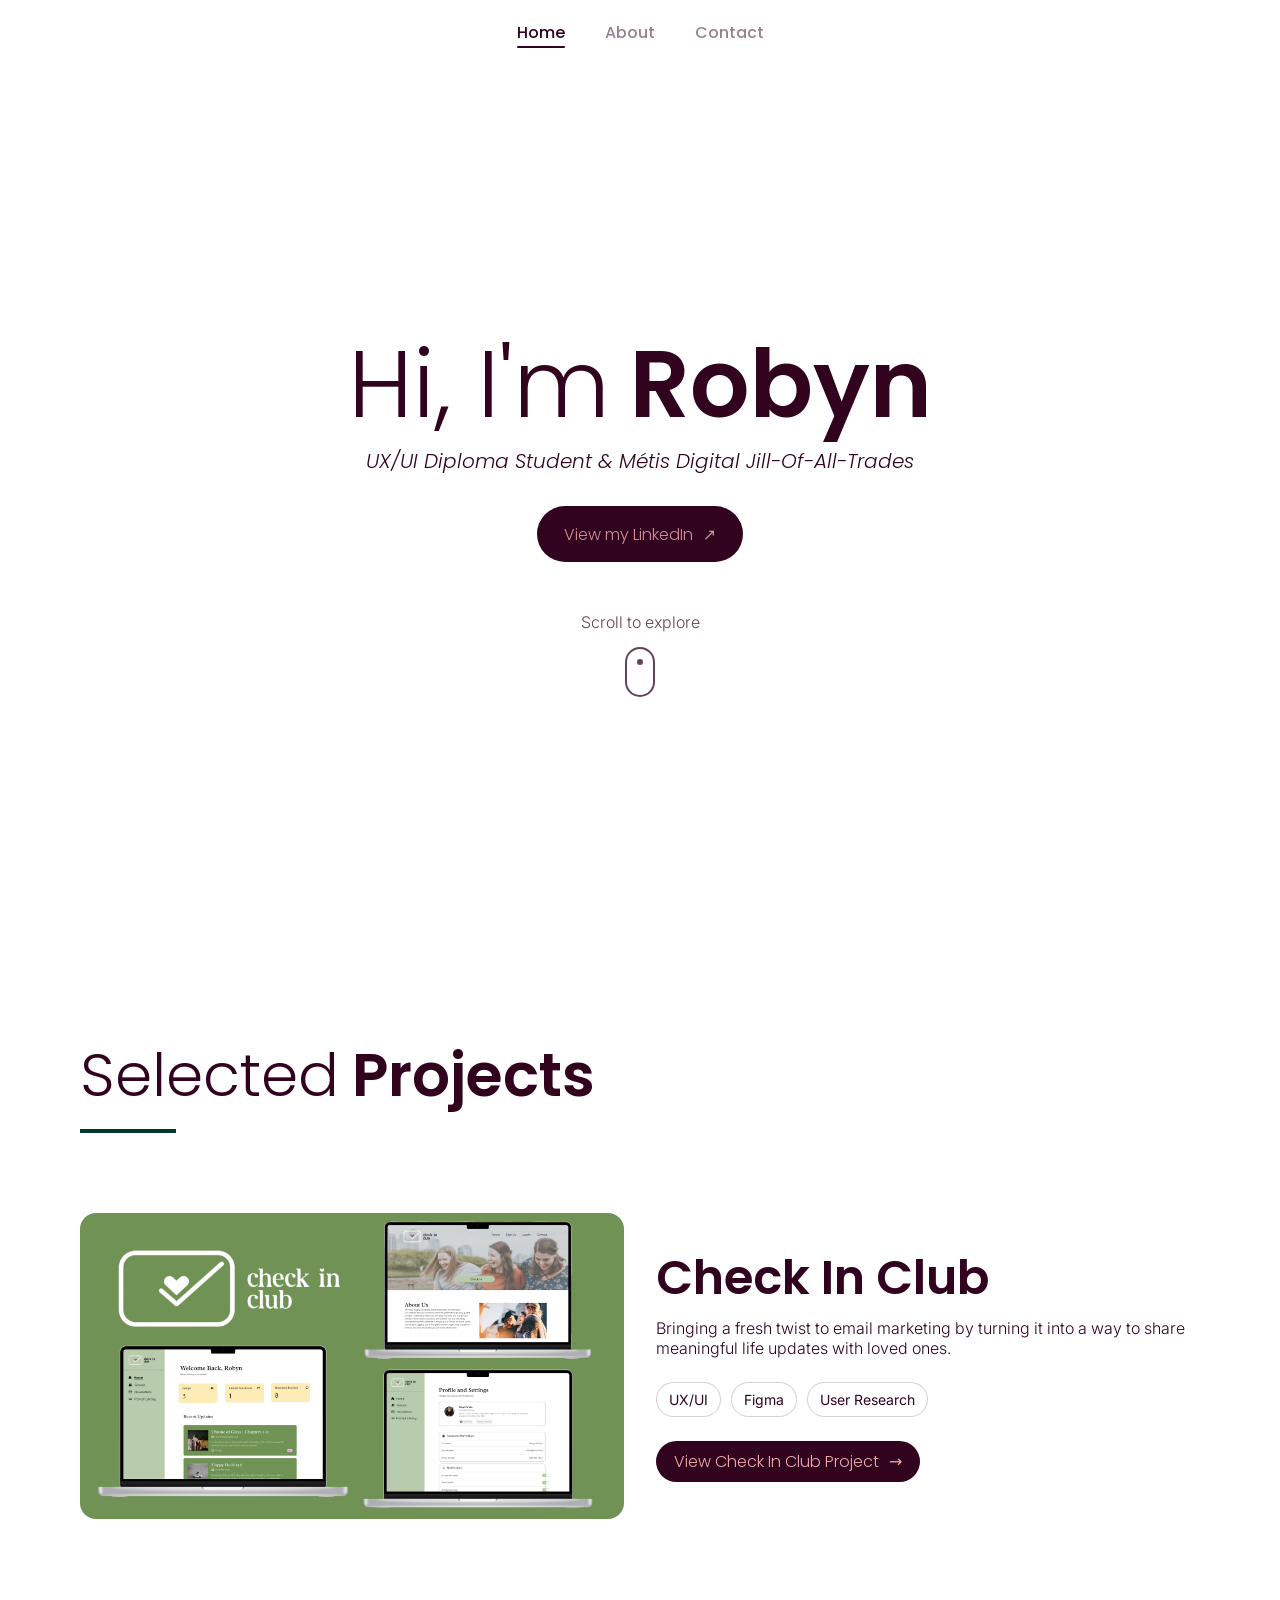
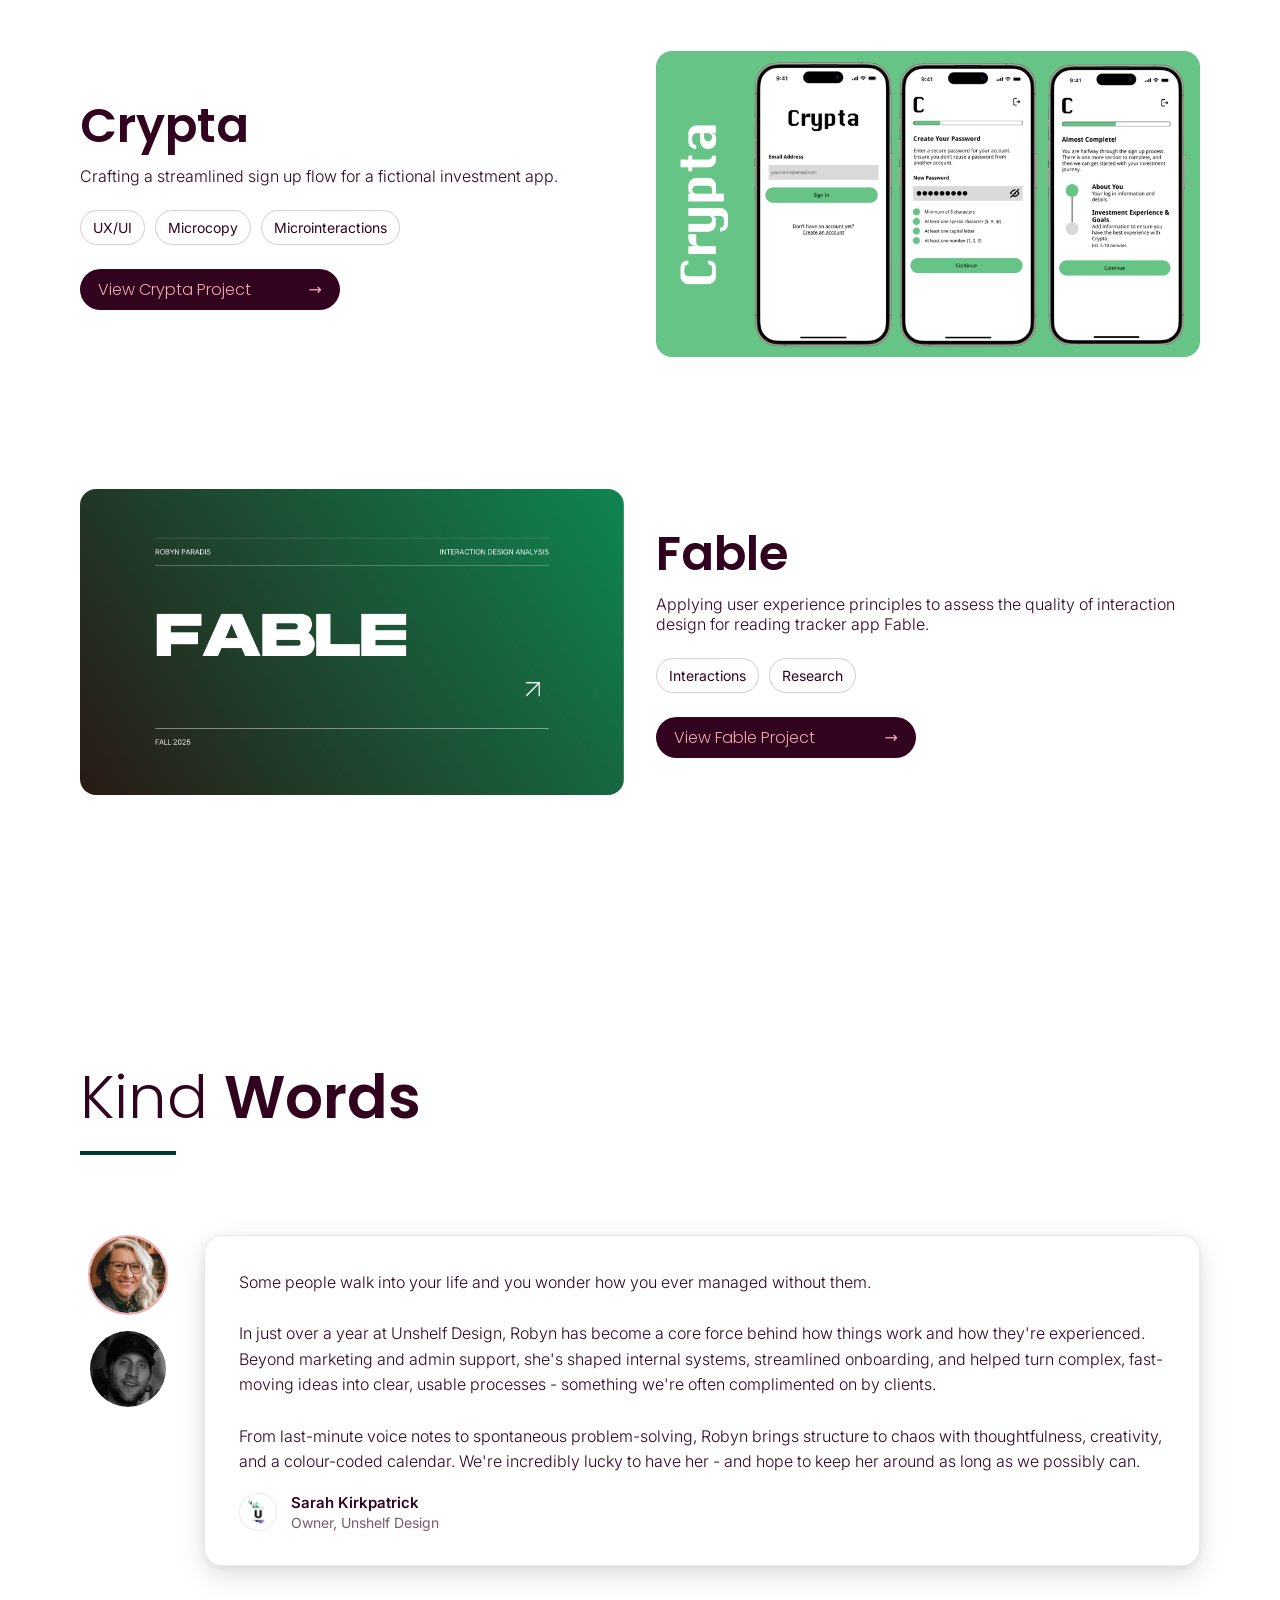
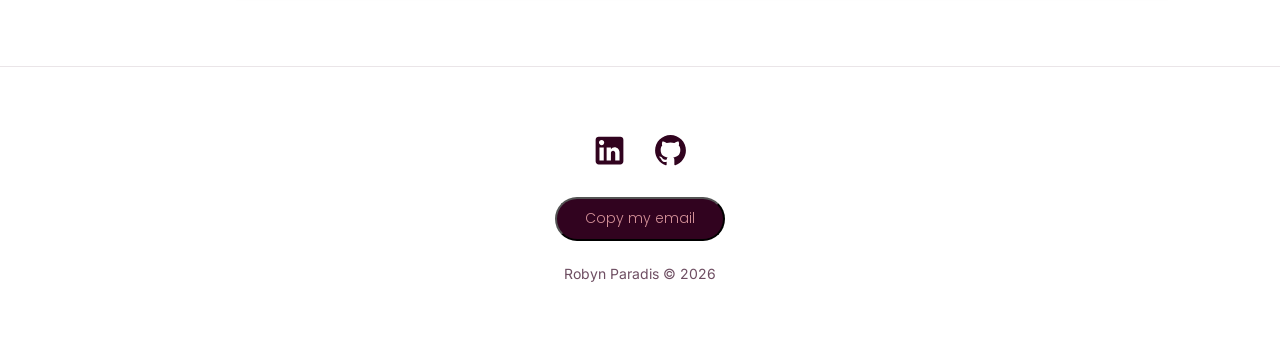
==== commit 7d6b6248: "Remove Projects link, update hero section" ====
--- a/index.html
+++ b/index.html
@@ -1,310 +1,391 @@
 <!DOCTYPE html>
 <html lang="en">
-<head>
-  <!-- Google tag (gtag.js) -->
-    <script async src="https://www.googletagmanager.com/gtag/js?id=G-9T0K6QMMYN"></script>
+  <head>
+    <!-- Google tag (gtag.js) -->
+    <script
+      async
+      src="https://www.googletagmanager.com/gtag/js?id=G-9T0K6QMMYN"
+    ></script>
     <script>
       window.dataLayer = window.dataLayer || [];
-      function gtag(){dataLayer.push(arguments);}
-      gtag('js', new Date());
-
-      gtag('config', 'G-9T0K6QMMYN');
+      function gtag() {
+        dataLayer.push(arguments);
+      }
+      gtag("js", new Date());
+
+      gtag("config", "G-9T0K6QMMYN");
     </script>
-  <script src="https://t.contentsquare.net/uxa/fb823b51e6383.js"></script>
-  <meta charset="UTF-8">
-  <meta name="viewport" content="width=device-width, initial-scale=1.0">
-  <title>Robyn Paradis | Home</title>
-  <link rel="stylesheet" href="styles.css">
-  <link rel="preconnect" href="https://fonts.googleapis.com">
-  <link rel="preconnect" href="https://fonts.gstatic.com" crossorigin>
-  <link href="https://fonts.googleapis.com/css2?family=Inter:ital,opsz,wght@0,14..32,100..900;1,14..32,100..900&family=Poppins:ital,wght@0,100;0,200;0,300;0,400;0,500;0,600;0,700;0,800;0,900;1,100;1,200;1,300;1,400;1,500;1,600;1,700;1,800;1,900&display=swap" rel="stylesheet">
-  <link rel="icon" href="data:image/svg+xml,<svg xmlns=%22http://www.w3.org/2000/svg%22 viewBox=%220 0 100 100%22><text y=%22.9em%22 font-size=%2290%22>👩🏻‍💻</text></svg>">
+    <script src="https://t.contentsquare.net/uxa/fb823b51e6383.js"></script>
+    <meta charset="UTF-8" />
+    <meta name="viewport" content="width=device-width, initial-scale=1.0" />
+    <title>Robyn Paradis | Home</title>
+    <link rel="stylesheet" href="styles.css" />
+    <link rel="preconnect" href="https://fonts.googleapis.com" />
+    <link rel="preconnect" href="https://fonts.gstatic.com" crossorigin />
+    <link
+      href="https://fonts.googleapis.com/css2?family=Inter:ital,opsz,wght@0,14..32,100..900;1,14..32,100..900&family=Poppins:ital,wght@0,100;0,200;0,300;0,400;0,500;0,600;0,700;0,800;0,900;1,100;1,200;1,300;1,400;1,500;1,600;1,700;1,800;1,900&display=swap"
+      rel="stylesheet"
+    />
+    <link
+      rel="icon"
+      href="data:image/svg+xml,<svg xmlns=%22http://www.w3.org/2000/svg%22 viewBox=%220 0 100 100%22><text y=%22.9em%22 font-size=%2290%22>👩🏻‍💻</text></svg>"
+    />
     <!-- Basic SEO -->
-    <meta name="description" content="The portfolio website for Robyn Paradis, a UX/UI Designer and Métis Freelancer.">
+    <meta
+      name="description"
+      content="The portfolio website for Robyn Paradis, a UX/UI Designer and Métis Freelancer."
+    />
 
     <!-- Open Graph / Facebook / LinkedIn -->
-    <meta property="og:title" content="Robyn Paradis">
-    <meta property="og:description" content="The portfolio website for Robyn Paradis, a UX/UI Designer and Métis Freelancer.">
-    <meta property="og:image" content="https://robynparadis.ca/Images/social-share.png">
-    <meta property="og:url" content="https://robynparadis.ca/">
-    <meta property="og:type" content="website">
+    <meta property="og:title" content="Robyn Paradis" />
+    <meta
+      property="og:description"
+      content="The portfolio website for Robyn Paradis, a UX/UI Designer and Métis Freelancer."
+    />
+    <meta
+      property="og:image"
+      content="https://robynparadis.ca/Images/social-share.png"
+    />
+    <meta property="og:url" content="https://robynparadis.ca/" />
+    <meta property="og:type" content="website" />
 
     <!-- Twitter -->
-    <meta name="twitter:card" content="summary_large_image">
-    <meta name="twitter:title" content="Robyn Paradis">
-    <meta name="twitter:description" content="The portfolio website for Robyn Paradis, a UX/UI Designer and Métis Freelancer.">
-    <meta name="twitter:image" content="https://robynparadis.ca/Images/social-share.png">
-</head>
-
-<body>
-  <!-- Navigation -->
-  <nav class="navbar">
-    <ul class="nav-list">
-      <li class="nav-item active"><a href="/" class="nav-link">Home</a></li>
-      <li class="nav-item"><a href="/about" class="nav-link">About</a></li>
-      <li class="nav-item"><a href="/projects" class="nav-link">Projects</a></li>
-      <li class="nav-item"><a href="/contact" class="nav-link">Contact</a></li>
-    </ul>
-  </nav>  
-
-  <!-- Hero Section -->
-  <section class="hero" role="main">
-    <div class="hero-content-wrapper">
-      <div class="hero-content">
-        <h1 class="hero-title">
-          <span class="light">Hi, I'm</span> <span class="semibold">Robyn</span>
-        </h1>
-        <p class="hero-subtitle"><em>UX/UI Diploma Student & Métis Digital Jill-Of-All-Trades</em></p>
-        <p class="hero-description">
-          I'm a <abbr title="User Experience/User Interface">UX/UI</abbr> diploma student at 
-          <abbr title="Southern Alberta Institute of Technology">SAIT</abbr>, graduating in Spring 2026, 
-          with 5+ years of experience across a range of tech roles. I describe myself as a digital 
-          jill-of-all-trades, believing that with the internet and a bit of time, I can learn anything. 
-          Based in Calgary, Alberta, I've previously worked in remote roles and would happily do so again.
-          
-        </p>
-        <a href="https://www.linkedin.com/in/robyn-paradis/" target="_blank" class="hero-button">
-          View my LinkedIn
-          <span class="arrow">↗</span>
-        </a>
-      </div>
-  
-      <div class="scroll-hint">
-        <span class="scroll-text">Scroll to explore</span>
-        <div class="mouse-icon">
-          <div class="dot"></div>
-        </div>
-      </div>
-    </div>
-  </section>
-  
-
-  <!-- PROJECTS SECTION -->
-<section class="home-projects">
-    <div class="home-projects-header">
-      <h2 class="home-projects-title"><span class="light">Selected</span> <span class="semibold">Projects</span></h2>
-      <div class="home-projects-line"></div>
-    </div>
-  
-    <!-- PROJECT 1: Image Left -->
-    <div class="home-project">
-      <div class="home-project-image">
-        <a href="/checkinclub" aria-label="View Check In Club project">
-          <img src="Images/WebsiteProjectCoverImages/CheckInClubCover.png" alt="Check In Club project image">
-        </a>
-      </div>
-      <div class="home-project-content">
-        <h3 class="home-project-card-title">Check In Club</h3>
-        <p class="home-project-description">Bringing a fresh twist to email marketing by turning it into a way to share meaningful life updates with loved ones.</p>
-        <div class="home-project-skills home-project-skills--outline">
-          <span class="home-skill-pill">UX/UI</span>
-          <span class="home-skill-pill">Figma</span>
-          <span class="home-skill-pill">User Research</span>
-        </div>
-        <a href="/checkinclub" class="home-project-link">View Project <span class="arrow">→</span></a>
-      </div>
-    </div>
-  
-    <!-- PROJECT 2: Content Left -->
-    <div class="home-project home-project--reverse">
-      <div class="home-project-content">
-        <h3 class="home-project-card-title">Crypta</h3>
-        <p class="home-project-description">Crafting a streamlined sign up flow for a fictional investment app.</p>
-        <div class="home-project-skills home-project-skills--outline">
-          <span class="home-skill-pill">UX/UI</span>
-          <span class="home-skill-pill">Microcopy</span>
-          <span class="home-skill-pill">Microinteractions</span>
-        </div>
-        <a href="/crypta" class="home-project-link">View Project <span class="arrow">→</span></a>
-      </div>
-      <div class="home-project-image">
-        <a href="/crypta" aria-label="View Crypta project">
-          <img src="Images/WebsiteProjectCoverImages/CryptaCover.png" alt="Crypta project cover image">
-        </a>
-      </div>
-    </div>
-  
-    <!-- PROJECT 3: Image Left -->
-    <div class="home-project">
-      <div class="home-project-image">
-        <a href="/fable" aria-label="View Fable project">
-          <img src="Images/InteractionDesignAnalysis/FableCover.png" alt="Fable project cover image">
-        </a>
-      </div>
-      <div class="home-project-content">
-        <h3 class="home-project-card-title">Fable</h3>
-        <p class="home-project-description">Applying user experience principles to assess the quality of interaction design for reading tracker app Fable.</p>
-        <div class="home-project-skills home-project-skills--outline">
-          <span class="home-skill-pill">Interactions</span>
-          <span class="home-skill-pill">Research</span>
-        </div>
-        <a href="/fable" class="home-project-link">View Project <span class="arrow">→</span></a>
-      </div>
-    </div>
-  </section>
-
-  <!-- TESTIMONIALS -->
-<section class="testimonials-wrap" id="testimonials">
-  <div class="testimonials-container">
-    <div class="testimonials-header">
-      <h2 class="testimonials-title"><span class="light">Kind</span> <span class="semibold">Words</span></h2>
-      <div class="testimonials-line"></div>
-    </div>
-
-    <div class="testimonials-layout">
-      <!-- Avatars (controls) -->
-      <div class="testimonial-avatars" role="tablist" aria-label="Select a testimonial">
-        <button
-          class="avatar-btn is-active"
-          type="button"
-          id="avatar-1"
-          role="tab"
-          aria-selected="true"
-          aria-controls="testimonial-1"
-          data-target="1"
-        >
-          <img
-            class="avatar-img"
-            src="Images/Testimonials/SarahKirkpatrick.jpg"
-            alt="Portrait of Sarah Kirkpatrick"
-            loading="lazy"
-          />
-        </button>
-
-        <button
-          class="avatar-btn"
-          type="button"
-          id="avatar-2"
-          role="tab"
-          aria-selected="false"
-          aria-controls="testimonial-2"
-          data-target="2"
-          tabindex="-1"
-        >
-          <img
-            class="avatar-img"
-            src="Images/Testimonials/MitchGeorge.jpg"
-            alt="Portrait of Mitch George"
-            loading="lazy"
-          />
-        </button>
-      </div>
-
-      <!-- Cards -->
-      <div class="testimonials-stage" aria-live="polite">
-        <!-- Testimonial 1 -->
-        <article
-          class="testimonial-card is-active"
-          id="testimonial-1"
-          data-testimonial="1"
-          role="tabpanel"
-          aria-labelledby="avatar-1"
-          aria-hidden="false"
-        >
-          <p class="testimonial-quote">
-            Some people walk into your life and you wonder how you ever managed without
-            them. <br /><br />
-
-            In just over a year at Unshelf Design, Robyn has become a core force behind
-            how things work and how they're experienced. Beyond marketing and admin
-            support, she's shaped internal systems, streamlined onboarding, and helped
-            turn complex, fast-moving ideas into clear, usable processes - something we're
-            often complimented on by clients. <br /><br />
-
-            From last-minute voice notes to spontaneous problem-solving, Robyn brings
-            structure to chaos with thoughtfulness, creativity, and a colour-coded
-            calendar. We're incredibly lucky to have her - and hope to keep her
-            around as long as we possibly can.
+    <meta name="twitter:card" content="summary_large_image" />
+    <meta name="twitter:title" content="Robyn Paradis" />
+    <meta
+      name="twitter:description"
+      content="The portfolio website for Robyn Paradis, a UX/UI Designer and Métis Freelancer."
+    />
+    <meta
+      name="twitter:image"
+      content="https://robynparadis.ca/Images/social-share.png"
+    />
+  </head>
+
+  <body>
+    <!-- Navigation -->
+    <nav class="navbar">
+      <ul class="nav-list">
+        <li class="nav-item active"><a href="/" class="nav-link">Home</a></li>
+        <li class="nav-item"><a href="/about" class="nav-link">About</a></li>
+        <li class="nav-item">
+          <a href="/contact" class="nav-link">Contact</a>
+        </li>
+      </ul>
+    </nav>
+
+    <!-- Hero Section -->
+    <section class="hero" role="main">
+      <div class="hero-content-wrapper">
+        <div class="hero-content">
+          <h1 class="hero-title">
+            <span class="light">Hi, I'm</span>
+            <span class="semibold">Robyn</span>
+          </h1>
+          <p class="hero-subtitle">
+            <em>UX/UI Diploma Student & Métis Digital Jill-Of-All-Trades</em>
           </p>
-
-          <div class="testimonial-footer">
-            <div class="testimonial-logo" aria-hidden="true">
+          <a
+            href="https://www.linkedin.com/in/robyn-paradis/"
+            target="_blank"
+            class="hero-button"
+          >
+            View my LinkedIn
+            <span class="arrow">↗</span>
+          </a>
+        </div>
+
+        <div class="scroll-hint">
+          <span class="scroll-text">Scroll to explore</span>
+          <div class="mouse-icon">
+            <div class="dot"></div>
+          </div>
+        </div>
+      </div>
+    </section>
+
+    <!-- PROJECTS SECTION -->
+    <section class="home-projects">
+      <div class="home-projects-header">
+        <h2 class="home-projects-title">
+          <span class="light">Selected</span>
+          <span class="semibold">Projects</span>
+        </h2>
+        <div class="home-projects-line"></div>
+      </div>
+
+      <!-- PROJECT 1: Image Left -->
+      <div class="home-project">
+        <div class="home-project-image">
+          <a href="/checkinclub" aria-label="View Check In Club project">
+            <img
+              src="Images/WebsiteProjectCoverImages/CheckInClubCover.png"
+              alt="Check In Club project image"
+            />
+          </a>
+        </div>
+        <div class="home-project-content">
+          <h3 class="home-project-card-title">Check In Club</h3>
+          <p class="home-project-description">
+            Bringing a fresh twist to email marketing by turning it into a way
+            to share meaningful life updates with loved ones.
+          </p>
+          <div class="home-project-skills home-project-skills--outline">
+            <span class="home-skill-pill">UX/UI</span>
+            <span class="home-skill-pill">Figma</span>
+            <span class="home-skill-pill">User Research</span>
+          </div>
+          <a href="/checkinclub" class="home-project-link"
+            >View Check In Club Project <span class="arrow">→</span></a
+          >
+        </div>
+      </div>
+
+      <!-- PROJECT 2: Content Left -->
+      <div class="home-project home-project--reverse">
+        <div class="home-project-content">
+          <h3 class="home-project-card-title">Crypta</h3>
+          <p class="home-project-description">
+            Crafting a streamlined sign up flow for a fictional investment app.
+          </p>
+          <div class="home-project-skills home-project-skills--outline">
+            <span class="home-skill-pill">UX/UI</span>
+            <span class="home-skill-pill">Microcopy</span>
+            <span class="home-skill-pill">Microinteractions</span>
+          </div>
+          <a href="/crypta" class="home-project-link"
+            >View Crypta Project <span class="arrow">→</span></a
+          >
+        </div>
+        <div class="home-project-image">
+          <a href="/crypta" aria-label="View Crypta project">
+            <img
+              src="Images/WebsiteProjectCoverImages/CryptaCover.png"
+              alt="Crypta project cover image"
+            />
+          </a>
+        </div>
+      </div>
+
+      <!-- PROJECT 3: Image Left -->
+      <div class="home-project">
+        <div class="home-project-image">
+          <a href="/fable" aria-label="View Fable project">
+            <img
+              src="Images/InteractionDesignAnalysis/FableCover.png"
+              alt="Fable project cover image"
+            />
+          </a>
+        </div>
+        <div class="home-project-content">
+          <h3 class="home-project-card-title">Fable</h3>
+          <p class="home-project-description">
+            Applying user experience principles to assess the quality of
+            interaction design for reading tracker app Fable.
+          </p>
+          <div class="home-project-skills home-project-skills--outline">
+            <span class="home-skill-pill">Interactions</span>
+            <span class="home-skill-pill">Research</span>
+          </div>
+          <a href="/fable" class="home-project-link"
+            >View Fable Project <span class="arrow">→</span></a
+          >
+        </div>
+      </div>
+    </section>
+
+    <!-- TESTIMONIALS -->
+    <section class="testimonials-wrap" id="testimonials">
+      <div class="testimonials-container">
+        <div class="testimonials-header">
+          <h2 class="testimonials-title">
+            <span class="light">Kind</span> <span class="semibold">Words</span>
+          </h2>
+          <div class="testimonials-line"></div>
+        </div>
+
+        <div class="testimonials-layout">
+          <!-- Avatars (controls) -->
+          <div
+            class="testimonial-avatars"
+            role="tablist"
+            aria-label="Select a testimonial"
+          >
+            <button
+              class="avatar-btn is-active"
+              type="button"
+              id="avatar-1"
+              role="tab"
+              aria-selected="true"
+              aria-controls="testimonial-1"
+              data-target="1"
+            >
               <img
-                class="testimonial-logo-img"
-                src="Images/Logos/UnshelfDesignLogo.png"
-                alt=""
+                class="avatar-img"
+                src="Images/Testimonials/SarahKirkpatrick.jpg"
+                alt="Portrait of Sarah Kirkpatrick"
                 loading="lazy"
               />
-            </div>
-
-            <div class="testimonial-meta">
-              <p class="testimonial-name">Sarah Kirkpatrick</p>
-              <p class="testimonial-role">Owner, Unshelf Design</p>
-            </div>
-          </div>
-        </article>
-
-        <!-- Testimonial 2 -->
-        <article
-          class="testimonial-card"
-          id="testimonial-2"
-          data-testimonial="2"
-          role="tabpanel"
-          aria-labelledby="avatar-2"
-          aria-hidden="true"
-        >
-          <p class="testimonial-quote">
-            Robyn is a genuine team player, responsive to feedback, communicative about timelines, 
-            and always a pleasure to collaborate with. Robyn is also an exceptional voice over talent 
-            who brings both technical skills and creative insight to every project. She consistently 
-            delivers polished reads that capture exactly what the script requires, often nailing it in minimal takes. 
-          </p>
-
-          <div class="testimonial-footer">
-            <div class="testimonial-meta">
-              <p class="testimonial-name">Mitch George</p>
-              <p class="testimonial-role">Instructor, SAIT</p>
-            </div>
-          </div>
-        </article>
-
-      </div>
-    </div>
-  </div>
-</section>
-
-  <!-- Footer -->
-  <footer>
-    <div class="footer-icons">
-        <a 
-          href="https://www.linkedin.com/in/robyn-paradis/" 
+            </button>
+
+            <button
+              class="avatar-btn"
+              type="button"
+              id="avatar-2"
+              role="tab"
+              aria-selected="false"
+              aria-controls="testimonial-2"
+              data-target="2"
+              tabindex="-1"
+            >
+              <img
+                class="avatar-img"
+                src="Images/Testimonials/MitchGeorge.jpg"
+                alt="Portrait of Mitch George"
+                loading="lazy"
+              />
+            </button>
+          </div>
+
+          <!-- Cards -->
+          <div class="testimonials-stage" aria-live="polite">
+            <!-- Testimonial 1 -->
+            <article
+              class="testimonial-card is-active"
+              id="testimonial-1"
+              data-testimonial="1"
+              role="tabpanel"
+              aria-labelledby="avatar-1"
+              aria-hidden="false"
+            >
+              <p class="testimonial-quote">
+                Some people walk into your life and you wonder how you ever
+                managed without them. <br /><br />
+
+                In just over a year at Unshelf Design, Robyn has become a core
+                force behind how things work and how they're experienced. Beyond
+                marketing and admin support, she's shaped internal systems,
+                streamlined onboarding, and helped turn complex, fast-moving
+                ideas into clear, usable processes - something we're often
+                complimented on by clients. <br /><br />
+
+                From last-minute voice notes to spontaneous problem-solving,
+                Robyn brings structure to chaos with thoughtfulness, creativity,
+                and a colour-coded calendar. We're incredibly lucky to have her
+                - and hope to keep her around as long as we possibly can.
+              </p>
+
+              <div class="testimonial-footer">
+                <div class="testimonial-logo" aria-hidden="true">
+                  <img
+                    class="testimonial-logo-img"
+                    src="Images/Logos/UnshelfDesignLogo.png"
+                    alt=""
+                    loading="lazy"
+                  />
+                </div>
+
+                <div class="testimonial-meta">
+                  <p class="testimonial-name">Sarah Kirkpatrick</p>
+                  <p class="testimonial-role">Owner, Unshelf Design</p>
+                </div>
+              </div>
+            </article>
+
+            <!-- Testimonial 2 -->
+            <article
+              class="testimonial-card"
+              id="testimonial-2"
+              data-testimonial="2"
+              role="tabpanel"
+              aria-labelledby="avatar-2"
+              aria-hidden="true"
+            >
+              <p class="testimonial-quote">
+                Robyn is a genuine team player, responsive to feedback,
+                communicative about timelines, and always a pleasure to
+                collaborate with. Robyn is also an exceptional voice over talent
+                who brings both technical skills and creative insight to every
+                project. She consistently delivers polished reads that capture
+                exactly what the script requires, often nailing it in minimal
+                takes.
+              </p>
+
+              <div class="testimonial-footer">
+                <div class="testimonial-meta">
+                  <p class="testimonial-name">Mitch George</p>
+                  <p class="testimonial-role">Instructor, SAIT</p>
+                </div>
+              </div>
+            </article>
+          </div>
+        </div>
+      </div>
+    </section>
+
+    <!-- Footer -->
+    <footer>
+      <div class="footer-icons">
+        <a
+          href="https://www.linkedin.com/in/robyn-paradis/"
           target="_blank"
           rel="noopener noreferrer"
           aria-label="LinkedIn profile (opens in a new tab)"
         >
-        <svg aria-hidden="true" xmlns="http://www.w3.org/2000/svg" width="37" height="37" viewBox="0 0 77 77" fill="none">
-          <path d="M60.9583 9.625C62.6601 9.625 64.2922 10.301 65.4956 11.5044C66.699 12.7078 67.375 14.3399 67.375 16.0417V60.9583C67.375 62.6601 66.699 64.2922 65.4956 65.4956C64.2922 66.699 62.6601 67.375 60.9583 67.375H16.0417C14.3399 67.375 12.7078 66.699 11.5044 65.4956C10.301 64.2922 9.625 62.6601 9.625 60.9583V16.0417C9.625 14.3399 10.301 12.7078 11.5044 11.5044C12.7078 10.301 14.3399 9.625 16.0417 9.625H60.9583ZM59.3542 59.3542V42.35C59.3542 39.5761 58.2522 36.9157 56.2907 34.9543C54.3293 32.9928 51.6689 31.8908 48.895 31.8908C46.1679 31.8908 42.9917 33.5592 41.4517 36.0617V32.5004H32.5004V59.3542H41.4517V43.5371C41.4517 41.0667 43.4408 39.0454 45.9113 39.0454C47.1025 39.0454 48.245 39.5186 49.0873 40.361C49.9297 41.2033 50.4029 42.3458 50.4029 43.5371V59.3542H59.3542ZM22.0733 27.4633C23.5029 27.4633 24.8738 26.8955 25.8846 25.8846C26.8955 24.8738 27.4633 23.5029 27.4633 22.0733C27.4633 19.0896 25.0571 16.6512 22.0733 16.6512C20.6353 16.6512 19.2562 17.2225 18.2393 18.2393C17.2225 19.2562 16.6512 20.6353 16.6512 22.0733C16.6512 25.0571 19.0896 27.4633 22.0733 27.4633ZM26.5329 59.3542V32.5004H17.6458V59.3542H26.5329Z"/>
-        </svg></a>
-        
-        <a 
-          href="https://github.com/robynparadis" 
+          <svg
+            aria-hidden="true"
+            xmlns="http://www.w3.org/2000/svg"
+            width="37"
+            height="37"
+            viewBox="0 0 77 77"
+            fill="none"
+          >
+            <path
+              d="M60.9583 9.625C62.6601 9.625 64.2922 10.301 65.4956 11.5044C66.699 12.7078 67.375 14.3399 67.375 16.0417V60.9583C67.375 62.6601 66.699 64.2922 65.4956 65.4956C64.2922 66.699 62.6601 67.375 60.9583 67.375H16.0417C14.3399 67.375 12.7078 66.699 11.5044 65.4956C10.301 64.2922 9.625 62.6601 9.625 60.9583V16.0417C9.625 14.3399 10.301 12.7078 11.5044 11.5044C12.7078 10.301 14.3399 9.625 16.0417 9.625H60.9583ZM59.3542 59.3542V42.35C59.3542 39.5761 58.2522 36.9157 56.2907 34.9543C54.3293 32.9928 51.6689 31.8908 48.895 31.8908C46.1679 31.8908 42.9917 33.5592 41.4517 36.0617V32.5004H32.5004V59.3542H41.4517V43.5371C41.4517 41.0667 43.4408 39.0454 45.9113 39.0454C47.1025 39.0454 48.245 39.5186 49.0873 40.361C49.9297 41.2033 50.4029 42.3458 50.4029 43.5371V59.3542H59.3542ZM22.0733 27.4633C23.5029 27.4633 24.8738 26.8955 25.8846 25.8846C26.8955 24.8738 27.4633 23.5029 27.4633 22.0733C27.4633 19.0896 25.0571 16.6512 22.0733 16.6512C20.6353 16.6512 19.2562 17.2225 18.2393 18.2393C17.2225 19.2562 16.6512 20.6353 16.6512 22.0733C16.6512 25.0571 19.0896 27.4633 22.0733 27.4633ZM26.5329 59.3542V32.5004H17.6458V59.3542H26.5329Z"
+            /></svg
+        ></a>
+
+        <a
+          href="https://github.com/robynparadis"
           target="_blank"
           rel="noopener noreferrer"
           aria-label="GitHub profile (opens in a new tab)"
         >
-        <svg aria-hidden="true" xmlns="http://www.w3.org/2000/svg" width="37" height="37" viewBox="0 0 77 77" fill="none">
-            <path d="M38.5 6.41663C34.2868 6.41663 30.1148 7.24649 26.2223 8.85882C22.3297 10.4712 18.7929 12.8344 15.8137 15.8136C9.79689 21.8304 6.41669 29.9909 6.41669 38.5C6.41669 52.6808 15.6246 64.712 28.3617 68.9791C29.9659 69.2358 30.4792 68.2412 30.4792 67.375V61.9529C21.5921 63.8779 19.6992 57.6537 19.6992 57.6537C18.2234 53.932 16.1379 52.9375 16.1379 52.9375C13.2184 50.9483 16.3625 51.0125 16.3625 51.0125C19.5709 51.237 21.2713 54.317 21.2713 54.317C24.0625 59.1937 28.7788 57.75 30.6075 56.98C30.8963 54.8945 31.7304 53.4829 32.6288 52.6808C25.5063 51.8787 18.0309 49.1195 18.0309 36.8958C18.0309 33.3345 19.25 30.4791 21.3354 28.2012C21.0146 27.3991 19.8917 24.0625 21.6563 19.7312C21.6563 19.7312 24.3513 18.865 30.4792 23.0037C33.0138 22.2979 35.7729 21.945 38.5 21.945C41.2271 21.945 43.9863 22.2979 46.5209 23.0037C52.6488 18.865 55.3438 19.7312 55.3438 19.7312C57.1084 24.0625 55.9854 27.3991 55.6646 28.2012C57.75 30.4791 58.9692 33.3345 58.9692 36.8958C58.9692 49.1516 51.4617 51.8466 44.3071 52.6487C45.4621 53.6433 46.5209 55.6004 46.5209 58.5841V67.375C46.5209 68.2412 47.0342 69.2679 48.6704 68.9791C61.4075 64.68 70.5834 52.6808 70.5834 38.5C70.5834 34.2867 69.7535 30.1147 68.1412 26.2222C66.5288 22.3297 64.1656 18.7928 61.1864 15.8136C58.2072 12.8344 54.6703 10.4712 50.7778 8.85882C46.8853 7.24649 42.7133 6.41663 38.5 6.41663Z"/>
-        </svg></a>
-    </div>
-
-    <button class="hero-button copy-email-btn" type="button" aria-label="Copy my email">
-      <span class="btn-default">Copy my email</span>
-    
-      <span class="btn-hover" aria-hidden="true">
-        <span class="btn-copy-word">Copy</span>
-        <span class="btn-email">robynparadis@gmail.com</span>
-      </span>
-
-      <span class="btn-measure" aria-hidden="true">
-        <span class="btn-copy-word">Copy</span>
-        <span class="btn-email">robynparadis@gmail.com</span>
-      </span>
-    </button>
-     
-    <p>Robyn Paradis &copy; <span id="currentYear"></span></p>
-</footer>
-  
-
-  <script src="index.js"></script>
-</body>
+          <svg
+            aria-hidden="true"
+            xmlns="http://www.w3.org/2000/svg"
+            width="37"
+            height="37"
+            viewBox="0 0 77 77"
+            fill="none"
+          >
+            <path
+              d="M38.5 6.41663C34.2868 6.41663 30.1148 7.24649 26.2223 8.85882C22.3297 10.4712 18.7929 12.8344 15.8137 15.8136C9.79689 21.8304 6.41669 29.9909 6.41669 38.5C6.41669 52.6808 15.6246 64.712 28.3617 68.9791C29.9659 69.2358 30.4792 68.2412 30.4792 67.375V61.9529C21.5921 63.8779 19.6992 57.6537 19.6992 57.6537C18.2234 53.932 16.1379 52.9375 16.1379 52.9375C13.2184 50.9483 16.3625 51.0125 16.3625 51.0125C19.5709 51.237 21.2713 54.317 21.2713 54.317C24.0625 59.1937 28.7788 57.75 30.6075 56.98C30.8963 54.8945 31.7304 53.4829 32.6288 52.6808C25.5063 51.8787 18.0309 49.1195 18.0309 36.8958C18.0309 33.3345 19.25 30.4791 21.3354 28.2012C21.0146 27.3991 19.8917 24.0625 21.6563 19.7312C21.6563 19.7312 24.3513 18.865 30.4792 23.0037C33.0138 22.2979 35.7729 21.945 38.5 21.945C41.2271 21.945 43.9863 22.2979 46.5209 23.0037C52.6488 18.865 55.3438 19.7312 55.3438 19.7312C57.1084 24.0625 55.9854 27.3991 55.6646 28.2012C57.75 30.4791 58.9692 33.3345 58.9692 36.8958C58.9692 49.1516 51.4617 51.8466 44.3071 52.6487C45.4621 53.6433 46.5209 55.6004 46.5209 58.5841V67.375C46.5209 68.2412 47.0342 69.2679 48.6704 68.9791C61.4075 64.68 70.5834 52.6808 70.5834 38.5C70.5834 34.2867 69.7535 30.1147 68.1412 26.2222C66.5288 22.3297 64.1656 18.7928 61.1864 15.8136C58.2072 12.8344 54.6703 10.4712 50.7778 8.85882C46.8853 7.24649 42.7133 6.41663 38.5 6.41663Z"
+            /></svg
+        ></a>
+      </div>
+
+      <button
+        class="hero-button copy-email-btn"
+        type="button"
+        aria-label="Copy my email"
+      >
+        <span class="btn-default">Copy my email</span>
+
+        <span class="btn-hover" aria-hidden="true">
+          <span class="btn-copy-word">Copy</span>
+          <span class="btn-email">robynparadis@gmail.com</span>
+        </span>
+
+        <span class="btn-measure" aria-hidden="true">
+          <span class="btn-copy-word">Copy</span>
+          <span class="btn-email">robynparadis@gmail.com</span>
+        </span>
+      </button>
+
+      <p>Robyn Paradis &copy; <span id="currentYear"></span></p>
+    </footer>
+
+    <script src="index.js"></script>
+  </body>
 </html>
--- a/styles.css
+++ b/styles.css
@@ -14,7 +14,7 @@
 }
 
 body {
-  font-family: 'Inter', sans-serif;
+  font-family: "Inter", sans-serif;
   color: var(--brand-plum);
 }
 
@@ -70,7 +70,7 @@
 }
 
 .nav-item.active .nav-link::after {
-  content: '';
+  content: "";
   position: absolute;
   bottom: -4px; /* space between text and underline */
   left: 0;
@@ -138,6 +138,10 @@
   text-underline-offset: 0.25em;
 }
 
+.hero-content .hero-button {
+  margin-top: 30px;
+}
+
 /* HERO BUTTON ----------------------- */
 .hero-button {
   display: inline-flex;
@@ -147,7 +151,7 @@
   width: 205.75px;
   height: 56px;
   background-color: var(--brand-plum);
-  color: rgba(239,168,172,0.85);
+  color: rgba(239, 168, 172, 0.85);
   font-size: 16px;
   font-weight: 300;
   font-family: "Poppins", system-ui, sans-serif;
@@ -176,7 +180,7 @@
 }
 
 .scroll-text {
-  color: rgba(49,3,31,0.5);
+  color: rgba(49, 3, 31, 0.75);
   font-size: 16px;
   font-weight: 300;
 }
@@ -184,7 +188,7 @@
 .mouse-icon {
   width: 30px;
   height: 50px;
-  border: 2px solid rgba(49,3,31,0.5);
+  border: 2px solid rgba(49, 3, 31, 0.75);
   border-radius: 25px;
 
   display: flex;
@@ -196,14 +200,19 @@
 .mouse-icon .dot {
   width: 6px;
   height: 6px;
-  background-color: rgba(49,3,31,0.5);
+  background-color: rgba(49, 3, 31, 0.75);
   border-radius: 50%;
   animation: bounce 1.2s infinite;
 }
 
 @keyframes bounce {
-  0%, 100% { transform: translateY(0); }
-  50% { transform: translateY(8px); }
+  0%,
+  100% {
+    transform: translateY(0);
+  }
+  50% {
+    transform: translateY(8px);
+  }
 }
 
 @media screen and (max-width: 1024px) {
@@ -214,9 +223,15 @@
 }
 
 @media (max-width: 768px) {
-  .hero-title { font-size: 64px; }
-  .hero-description { font-size: 16px; }
-  .nav-list { gap: 20px; }
+  .hero-title {
+    font-size: 64px;
+  }
+  .hero-description {
+    font-size: 16px;
+  }
+  .nav-list {
+    gap: 20px;
+  }
 
   .hero {
     height: auto;
@@ -236,16 +251,16 @@
   }
 }
 
-  .hero-content {
-    padding-left: 24px;
-    padding-right: 24px;
-  }
-
-  .hero-subtitle,
-  .hero-description {
-    max-width: 100%;
-    box-sizing: border-box;
-  }
+.hero-content {
+  padding-left: 24px;
+  padding-right: 24px;
+}
+
+.hero-subtitle,
+.hero-description {
+  max-width: 100%;
+  box-sizing: border-box;
+}
 
 /* PROJECTS SECTION ----------------------- */
 .home-projects {
@@ -314,7 +329,7 @@
 
 .home-project.home-project--reverse .home-project-image,
 .home-project.home-project--reverse .home-project-content {
-flex: 1 1 50%;
+  flex: 1 1 50%;
 }
 
 .home-project-image {
@@ -394,7 +409,7 @@
   background-color: var(--brand-plum);
   color: var(--brand-pink);
   border-radius: 28px;
-  font-family: 'Inter', sans-serif;
+  font-family: "Inter", sans-serif;
   font-size: 14px;
   font-weight: 300;
   white-space: nowrap;
@@ -416,9 +431,10 @@
 .home-project-link {
   display: inline-flex;
   align-items: center;
-  justify-content: center;
+  justify-content: space-between;
   gap: 10px;
   padding: 8px 18px;
+  min-width: 260px;
   border-radius: 999px;
   background-color: var(--brand-plum);
   color: var(--brand-pink);
@@ -442,8 +458,13 @@
 }
 
 @keyframes bounce-horizontal {
-  0%, 100% { transform: translateX(5px); }
-  50% { transform: translateX(8px); }
+  0%,
+  100% {
+    transform: translateX(5px);
+  }
+  50% {
+    transform: translateX(8px);
+  }
 }
 
 @media screen and (max-width: 1024px) {
@@ -550,7 +571,8 @@
 /* TESTIMONIALS */
 
 .testimonials-wrap {
-  font-family: "Inter", system-ui, -apple-system, Segoe UI, Roboto, Arial, sans-serif;
+  font-family: "Inter", system-ui, -apple-system, Segoe UI, Roboto, Arial,
+    sans-serif;
   background: #ffffff;
   padding: 40px 80px 100px;
 }
@@ -822,7 +844,7 @@
   display: block;
   width: 100%;
   height: 1px;
-  background-color: rgba(49,3,31,0.1);
+  background-color: rgba(49, 3, 31, 0.1);
   margin-bottom: 65px;
 }
 
@@ -934,15 +956,15 @@
 
 .footer-icons a:hover svg {
   transform: scale(1.2);
-  fill: #00382E;
+  fill: #00382e;
 }
 
 /* Footer text */
 footer p {
-  font-family: 'Inter', sans-serif;
+  font-family: "Inter", sans-serif;
   font-weight: 400;
   font-size: 14px;
-  color: rgba(49,3,31,0.7);
+  color: rgba(49, 3, 31, 0.7);
   margin: 0;
 }
 
@@ -1013,36 +1035,48 @@
 }
 
 .about-hero-text {
-font-family: 'Inter', sans-serif;
-font-weight: 300;
-font-size: 16px;
-color: var(--brand-plum);
-line-height: 1.7;
-text-wrap: balance;
+  font-family: "Inter", sans-serif;
+  font-weight: 300;
+  font-size: 16px;
+  color: var(--brand-plum);
+  line-height: 1.7;
+  text-wrap: balance;
 }
 
 /* Scroll reveal */
 .reveal-on-scroll {
-opacity: 0;
-transform: translateY(24px);
-transition: opacity 0.7s ease, transform 0.7s ease;
-will-change: opacity, transform;
+  opacity: 0;
+  transform: translateY(24px);
+  transition: opacity 0.7s ease, transform 0.7s ease;
+  will-change: opacity, transform;
 }
 
 .reveal-on-scroll.is-visible {
-opacity: 1;
-transform: translateY(0);
+  opacity: 1;
+  transform: translateY(0);
 }
 
 /* ANIMATIONS */
 @keyframes slideInLeft {
-  0% { opacity: 0; transform: translateX(-50px); }
-  100% { opacity: 1; transform: translateX(0); }
+  0% {
+    opacity: 0;
+    transform: translateX(-50px);
+  }
+  100% {
+    opacity: 1;
+    transform: translateX(0);
+  }
 }
 
 @keyframes slideInRight {
-  0% { opacity: 0; transform: translateX(50px); }
-  100% { opacity: 1; transform: translateX(0); }
+  0% {
+    opacity: 0;
+    transform: translateX(50px);
+  }
+  100% {
+    opacity: 1;
+    transform: translateX(0);
+  }
 }
 
 @media (max-width: 1024px) {
@@ -1138,7 +1172,7 @@
 .xp .section-line {
   width: 96px;
   height: 4px;
-  background-color: #00382E;
+  background-color: #00382e;
   margin-top: 24px;
 }
 
@@ -1150,7 +1184,7 @@
 
   padding: 1.25rem 1.25rem;
   border-radius: 18px;
-  background: rgba(255, 255, 255, 0.70);
+  background: rgba(255, 255, 255, 0.7);
   border: 1px solid rgba(49, 3, 31, 0.08);
   box-shadow: 0 10px 25px rgba(49, 3, 31, 0.06);
 
@@ -1164,9 +1198,9 @@
   display: grid;
   place-items: center;
 
-  background: rgba(255, 255, 255, 0.90);
+  background: rgba(255, 255, 255, 0.9);
   border: 1px solid rgba(49, 3, 31, 0.12);
-  color: rgba(49, 3, 31, 0.80);
+  color: rgba(49, 3, 31, 0.8);
   font-weight: 600;
   font-size: 18px;
 }
@@ -1196,7 +1230,7 @@
 .xp-item {
   border-radius: 18px;
   overflow: hidden;
-  background: rgba(255, 255, 255, 0.70);
+  background: rgba(255, 255, 255, 0.7);
   border: 1px solid rgba(49, 3, 31, 0.08);
   box-shadow: 0 10px 25px rgba(49, 3, 31, 0.06);
 }
@@ -1280,7 +1314,7 @@
   font-family: "Poppins", system-ui, sans-serif;
   font-size: 16px;
   font-weight: 600;
-  color: rgba(49, 3, 31, 0.90);
+  color: rgba(49, 3, 31, 0.9);
   white-space: nowrap;
   overflow: hidden;
   text-overflow: ellipsis;
@@ -1355,7 +1389,7 @@
 .xp-bullets {
   margin: 0;
   padding-left: 1.1rem;
-  color: rgba(49, 3, 31, 0.70);
+  color: rgba(49, 3, 31, 0.7);
   font-size: 14px;
   line-height: 1.55;
   font-weight: 300;
@@ -1453,7 +1487,7 @@
 }
 
 .education-meta {
-  font-family: 'Inter', sans-serif;
+  font-family: "Inter", sans-serif;
   font-weight: 400;
   font-size: 16px;
   color: rgba(49, 3, 31, 0.7);
@@ -1467,7 +1501,7 @@
 }
 
 .education-list li {
-  font-family: 'Inter', sans-serif;
+  font-family: "Inter", sans-serif;
   font-size: 16px;
   line-height: 1.6;
   color: var(--brand-plum);
@@ -1611,7 +1645,7 @@
 }
 
 /* Gallery */
-.gallery-wrapper{
+.gallery-wrapper {
   position: relative;
   width: min(1024px, 100%);
   height: 320px;
@@ -1620,7 +1654,7 @@
   overflow: hidden;
 }
 
-.outside-container .gallery-wrapper{
+.outside-container .gallery-wrapper {
   width: 100%;
   max-width: 1040px;
 }
@@ -1638,13 +1672,13 @@
   aspect-ratio: 16 / 9;
 }
 
-.gallery{
+.gallery {
   position: relative;
   width: 100%;
   height: 100%;
 }
 
-.gallery img{
+.gallery img {
   position: absolute;
   inset: 0;
   width: 100%;
@@ -1660,12 +1694,12 @@
   object-fit: contain;
 }
 
-.gallery img.active{
+.gallery img.active {
   opacity: 1;
   pointer-events: auto;
 }
 
-.gallery-btn{
+.gallery-btn {
   position: absolute;
   top: 50%;
   transform: translateY(-50%);
@@ -1673,7 +1707,7 @@
   height: 36px;
   border: 0;
   border-radius: 999px;
-  background: rgba(255,255,255,0.92);
+  background: rgba(255, 255, 255, 0.92);
   display: grid;
   place-items: center;
   font-size: 22px;
@@ -1682,14 +1716,18 @@
   z-index: 5;
 }
 
-.gallery-btn.prev{ left: 16px; }
-.gallery-btn.next{ right: 16px; }
-
-.gallery-btn:hover{
-  background: rgba(255,255,255,1);
-}
-
-.gallery-dots{
+.gallery-btn.prev {
+  left: 16px;
+}
+.gallery-btn.next {
+  right: 16px;
+}
+
+.gallery-btn:hover {
+  background: rgba(255, 255, 255, 1);
+}
+
+.gallery-dots {
   display: flex;
   justify-content: center;
   align-items: center;
@@ -1698,25 +1736,24 @@
   margin-bottom: 128px;
 }
 
-.dot{
+.dot {
   width: 8px;
   height: 8px;
   border-radius: 999px;
-  background: rgba(49,3,31,0.30);
+  background: rgba(49, 3, 31, 0.3);
   transition: width 0.25s ease, background 0.25s ease;
 }
 
-.dot.active{
+.dot.active {
   width: 32px;
   background: var(--brand-teal);
 }
-
 
 /* Lightbox */
 .lightbox {
   position: fixed;
   inset: 0;
-  background: rgba(0,0,0,0.75);
+  background: rgba(0, 0, 0, 0.75);
   z-index: 9999;
   display: none;
   align-items: center;
@@ -1739,7 +1776,7 @@
   height: 44px;
   border: 0;
   border-radius: 999px;
-  background: rgba(255,255,255,0.92);
+  background: rgba(255, 255, 255, 0.92);
   display: none;
   place-items: center;
   font-size: 24px;
@@ -1757,72 +1794,72 @@
 }
 
 .lightbox-nav:hover {
-  background: rgba(255,255,255,1);
+  background: rgba(255, 255, 255, 1);
 }
 
 .lightbox-content {
-position: relative;
-display: flex;
-flex-direction: column;
-align-items: center;
-max-height: 90vh;
-width: fit-content;
-max-width: 90vw;
+  position: relative;
+  display: flex;
+  flex-direction: column;
+  align-items: center;
+  max-height: 90vh;
+  width: fit-content;
+  max-width: 90vw;
 }
 
 .lightbox-media {
-position: relative;
-display: inline-block;
-max-width: 90vw;
+  position: relative;
+  display: inline-block;
+  max-width: 90vw;
 }
 
 .lightbox-content img {
-max-width: 90vw;
-max-height: 80vh;
-object-fit: contain;
-border-radius: 16px;
-display: block;
+  max-width: 90vw;
+  max-height: 80vh;
+  object-fit: contain;
+  border-radius: 16px;
+  display: block;
 }
 
 .lightbox-caption {
-margin-top: 12px;
-color: #FFFFFF;
-font-size: 16px;
-max-width: 100%;
-text-align: center;
-overflow-wrap: anywhere;
-width: 100%;
-box-sizing: border-box;
+  margin-top: 12px;
+  color: #ffffff;
+  font-size: 16px;
+  max-width: 100%;
+  text-align: center;
+  overflow-wrap: anywhere;
+  width: 100%;
+  box-sizing: border-box;
 }
 
 body.lightbox-open {
-overflow: hidden;
+  overflow: hidden;
 }
 
 body.lightbox-open .navbar {
-opacity: 0;
-pointer-events: none;
-visibility: hidden;
+  opacity: 0;
+  pointer-events: none;
+  visibility: hidden;
 }
 
 /* Close button */
 .lightbox-close {
-position: absolute;
-top: -24px;
-right: -24px;
-width: 48px;
-height: 48px;
-background: white;
-border-radius: 50%;
-border: none;
-cursor: pointer;
+  position: absolute;
+  top: -24px;
+  right: -24px;
+  width: 48px;
+  height: 48px;
+  background: white;
+  border-radius: 50%;
+  border: none;
+  cursor: pointer;
 }
 
 /* ================================
   PROJECT PAGES
 ================================ */
 .project-hero-text {
-  font-family: 'Inter', sans-serif;
+  font-family: "Inter", sans-serif;
   font-weight: 300;
   font-size: 16px;
   color: var(--brand-plum);
@@ -1832,64 +1869,64 @@
 }
 
 .project-hero {
-padding-top: 80px;
+  padding-top: 80px;
 }
 
 .project-hero-container {
-max-width: 1400px;
-margin: 0 auto;
-padding: 0 100px;
+  max-width: 1400px;
+  margin: 0 auto;
+  padding: 0 100px;
 }
 
 .project-title {
-font-family: "Poppins", system-ui, sans-serif;
-line-height: 1;
-font-weight: 600;
-font-size: 60px;
-color: var(--brand-plum);
-margin: 0;
-text-align: left;
+  font-family: "Poppins", system-ui, sans-serif;
+  line-height: 1;
+  font-weight: 600;
+  font-size: 60px;
+  color: var(--brand-plum);
+  margin: 0;
+  text-align: left;
 }
 
 .project-title-line {
-width: 96px;
-height: 4px;
-background-color: var(--brand-teal);
-margin: 24px 0 30px 0;
+  width: 96px;
+  height: 4px;
+  background-color: var(--brand-teal);
+  margin: 24px 0 30px 0;
 }
 
 .project-subtitle {
-font-family: 'Inter', sans-serif;
-font-weight: 300;
-font-size: 24px;
-color: var(--brand-plum);
-margin: 0;
-text-align: left;
-line-height: 1.3;
+  font-family: "Inter", sans-serif;
+  font-weight: 300;
+  font-size: 24px;
+  color: var(--brand-plum);
+  margin: 0;
+  text-align: left;
+  line-height: 1.3;
 }
 
 @media (max-width: 1024px) {
-.project-hero-container {
-  padding: 0 48px;
-}
-.project-title {
-  font-size: 60px;
-}
-.project-subtitle {
-  font-size: 24px;
-}
+  .project-hero-container {
+    padding: 0 48px;
+  }
+  .project-title {
+    font-size: 60px;
+  }
+  .project-subtitle {
+    font-size: 24px;
+  }
 }
 
 @media (max-width: 768px) {
-.project-hero-container {
-  padding: 0 20px;
-}
-.project-title {
-  font-size: 40px;
-}
-.project-subtitle {
-  font-size: 20px;
-}
+  .project-hero-container {
+    padding: 0 20px;
+  }
+  .project-title {
+    font-size: 40px;
+  }
+  .project-subtitle {
+    font-size: 20px;
+  }
 }
 
 /* PROJECTS PAGE LISTING ----------------------- */
@@ -1934,7 +1971,7 @@
 }
 
 .projects-page-hero-text {
-  font-family: 'Inter', sans-serif;
+  font-family: "Inter", sans-serif;
   font-weight: 300;
   font-size: 16px;
   color: var(--brand-plum);
@@ -1958,16 +1995,20 @@
   flex-direction: row-reverse;
 }
 
-.projects-page-project.projects-page-project--reverse .projects-page-project-image {
+.projects-page-project.projects-page-project--reverse
+  .projects-page-project-image {
   order: 1;
 }
 
-.projects-page-project.projects-page-project--reverse .projects-page-project-content {
+.projects-page-project.projects-page-project--reverse
+  .projects-page-project-content {
   order: 2;
 }
 
-.projects-page-project.projects-page-project--reverse .projects-page-project-image,
-.projects-page-project.projects-page-project--reverse .projects-page-project-content {
+.projects-page-project.projects-page-project--reverse
+  .projects-page-project-image,
+.projects-page-project.projects-page-project--reverse
+  .projects-page-project-content {
   flex: 1 1 50%;
 }
 
@@ -2042,7 +2083,7 @@
   background-color: var(--brand-plum);
   color: var(--brand-pink);
   border-radius: 28px;
-  font-family: 'Inter', sans-serif;
+  font-family: "Inter", sans-serif;
   font-size: 14px;
   font-weight: 300;
   white-space: nowrap;
@@ -2125,13 +2166,15 @@
   }
 
   .projects-page-project-image,
-  .projects-page-project.projects-page-project--reverse .projects-page-project-image {
+  .projects-page-project.projects-page-project--reverse
+    .projects-page-project-image {
     width: 100%;
     justify-content: flex-start;
   }
 
   .projects-page-project-content,
-  .projects-page-project.projects-page-project--reverse .projects-page-project-content {
+  .projects-page-project.projects-page-project--reverse
+    .projects-page-project-content {
     width: 100%;
     align-items: flex-start;
     justify-content: flex-start;
@@ -2196,38 +2239,168 @@
 
 /* PROJECT OVERVIEW SECTION ----------------------- */
 .project-overview {
-padding: 50px 0;
-}
-
+  padding: 50px 0;
+}
+
+.case-study-page .project-overview {
+  padding-bottom: 0;
+}
 
 .project-overview-container {
-max-width: 1400px;
-margin: 0 auto;
-padding: 0 100px;
-display: grid;
-grid-template-columns: 1fr 1fr;
-gap: 80px;
-align-items: center;
+  max-width: 1400px;
+  margin: 0 auto;
+  padding: 0 100px;
+  display: grid;
+  grid-template-columns: 1fr 1fr;
+  gap: 80px;
+  align-items: center;
+}
+
+.project-image-grid {
+  max-width: 1400px;
+  margin: 0 auto;
+  margin-top: 54px;
+  padding: 0 100px;
+  display: grid;
+  grid-template-columns: repeat(2, minmax(0, 1fr));
+  gap: 32px;
+}
+
+.project-image-card {
+  margin: 0;
+}
+
+.project-image-frame {
+  width: 100%;
+  aspect-ratio: 16 / 9;
+  display: flex;
+  align-items: center;
+  justify-content: center;
+  background: #fff;
+  border-radius: 16px;
+  overflow: hidden;
+}
+
+.project-image {
+  width: 100%;
+  height: 100%;
+  object-fit: contain;
+  display: block;
+  transform: scale(var(--project-image-scale, 1));
+}
+
+.project-image-card:nth-child(-n + 2) {
+  --project-image-scale: 1.33;
+}
+
+/* SECTION WRAPPER */
+.case-callouts {
+  width: 100%;
+  padding: 0;
+  margin-top: 54px;
+}
+
+.case-callouts-inner {
+  max-width: 1400px;
+  margin: 0 auto;
+  padding: 0 100px;
+  display: grid;
+  gap: 1.25rem;
+}
+
+/* CALLOUT CARD */
+.callout {
+  display: flex;
+  align-items: center;
+  gap: 1rem;
+
+  background-color: #ffffff;
+  border: 1px solid #e5e7eb;
+  border-radius: 14px;
+  padding: 1.25rem 1.5rem;
+
+  box-shadow: 0 1px 2px rgba(0, 0, 0, 0.04);
+}
+
+/* ICON */
+.callout-icon {
+  flex-shrink: 0;
+  width: 34px;
+  height: 34px;
+
+  display: flex;
+  align-items: center;
+  justify-content: center;
+}
+
+.callout-icon svg {
+  display: block;
+}
+
+/* COLOR VARIANTS */
+.callout--problem .callout-icon {
+  color: #ef4444;
+}
+
+.callout--solution .callout-icon,
+.callout--impact .callout-icon {
+  color: #22c55e;
+}
+
+/* TEXT */
+.callout-text {
+  margin: 0;
+  font-size: 1rem;
+  line-height: 1.5;
+  color: #6b7280;
+}
+
+.callout-title {
+  font-weight: 600;
+  color: var(--brand-plum);
+}
+
+@media (max-width: 600px) {
+  .callout {
+    padding: 1rem;
+    gap: 0.75rem;
+  }
+
+  .callout-text {
+    font-size: 0.95rem;
+  }
+}
+
+@media (max-width: 1024px) {
+  .case-callouts-inner {
+    padding: 0 48px;
+  }
+}
+
+@media (max-width: 768px) {
+  .case-callouts-inner {
+    padding: 0 20px;
+  }
 }
 
 .project-meta {
-display: flex;
-flex-direction: column;
-gap: 32px;
+  display: flex;
+  flex-direction: column;
+  gap: 32px;
 }
 
 .meta-row {
-display: flex;
-align-items:first baseline;
-gap: 24px;
+  display: flex;
+  align-items: first baseline;
+  gap: 24px;
 }
 
 .case-study-page .meta-row {
-align-items: center;
+  align-items: center;
 }
 
 .meta-label {
-  font-family: 'Inter', sans-serif;
+  font-family: "Inter", sans-serif;
   font-size: 14px;
   font-weight: 500;
   letter-spacing: 0.12em;
@@ -2237,7 +2410,7 @@
 }
 
 .meta-value {
-  font-family: 'Inter', sans-serif;
+  font-family: "Inter", sans-serif;
   font-size: 16px;
   font-weight: 300;
   color: var(--brand-plum);
@@ -2259,7 +2432,7 @@
 }
 
 .project-description p {
-  font-family: 'Inter', sans-serif;
+  font-family: "Inter", sans-serif;
   font-size: 16px;
   font-weight: 300;
   color: var(--brand-plum);
@@ -2269,58 +2442,68 @@
 }
 
 @media (max-width: 1024px) {
-.project-overview-container {
-  padding: 0 48px;
-  grid-template-columns: 1fr;
-  gap: 64px;
-}
-
-
-.project-description p {
-  max-width: 100%;
-}
+  .project-overview-container {
+    padding: 0 48px;
+    grid-template-columns: 1fr;
+    gap: 64px;
+  }
+
+  .project-image-grid {
+    padding: 0 48px;
+    gap: 24px;
+  }
+
+  .project-description p {
+    max-width: 100%;
+  }
 }
 
 @media (max-width: 768px) {
-.project-overview-container {
-  padding: 0 20px;
-}
-
-.meta-row {
-  flex-direction: column;
-  gap: 8px;
-  align-items: center;
-}
-
-.meta-label {
-  min-width: unset;
-}
-
-.meta-value {
-  text-align: center;
-}
-
-.project-meta {
-  align-items: center;
-  text-align: center;
-}
-
-.project-skills {
-  padding-top: 8px;
-  justify-content: center;
-}
-
-.project-description {
-  text-align: center;
-}
-
-.project-overview {
-  padding: 50px 0;
-}
-
-.case-study-page .project-overview {
-  padding-bottom: 0;
-}
+  .project-overview-container {
+    padding: 0 20px;
+  }
+
+  .project-image-grid {
+    padding: 0 20px;
+    grid-template-columns: 1fr;
+    gap: 20px;
+  }
+
+  .meta-row {
+    flex-direction: column;
+    gap: 8px;
+    align-items: center;
+  }
+
+  .meta-label {
+    min-width: unset;
+  }
+
+  .meta-value {
+    text-align: center;
+  }
+
+  .project-meta {
+    align-items: center;
+    text-align: center;
+  }
+
+  .project-skills {
+    padding-top: 8px;
+    justify-content: center;
+  }
+
+  .project-description {
+    text-align: center;
+  }
+
+  .project-overview {
+    padding: 50px 0;
+  }
+
+  .case-study-page .project-overview {
+    padding-bottom: 0;
+  }
 }
 
 .case-section {
@@ -2367,7 +2550,7 @@
 }
 
 .case-blurb {
-  font-family: 'Inter', sans-serif;
+  font-family: "Inter", sans-serif;
   font-weight: 300;
   font-size: 16px;
   color: rgba(49, 3, 31, 0.9);
@@ -2385,7 +2568,7 @@
   position: relative;
   padding-left: 18px;
   margin: 10px 0;
-  font-family: 'Inter', sans-serif;
+  font-family: "Inter", sans-serif;
   font-weight: 300;
   font-size: 16px;
   color: rgba(49, 3, 31, 0.9);
@@ -2417,39 +2600,101 @@
   display: block;
 }
 
+.case-image--square {
+  aspect-ratio: 16 / 9;
+  height: auto;
+  width: 100%;
+  max-width: 560px;
+  object-fit: cover;
+}
+
+.solution-grid {
+  margin-top: 32px;
+  display: grid;
+  grid-template-columns: repeat(3, minmax(0, 1fr));
+  gap: 32px;
+}
+
+.solution-card {
+  display: flex;
+  flex-direction: column;
+  gap: 12px;
+}
+
+.solution-image-frame {
+  width: 100%;
+  aspect-ratio: 1 / 1;
+  background: #fff;
+  border-radius: 16px;
+  overflow: hidden;
+  display: flex;
+  align-items: center;
+  justify-content: center;
+}
+
+.solution-image {
+  width: 100%;
+  height: 100%;
+  object-fit: contain;
+  display: block;
+}
+
+.solution-blurb {
+  margin: 0;
+  font-family: "Inter", sans-serif;
+  font-weight: 300;
+  font-size: 16px;
+  color: rgba(49, 3, 31, 0.9);
+  line-height: 1.6;
+}
+
 @media (max-width: 1024px) {
-.case-section-inner {
-  padding: 0 48px;
-  gap: 48px;
-}
-.case-title { font-size: 36px; }
-.case-image { max-width: 520px; }
+  .case-section-inner {
+    padding: 0 48px;
+    gap: 48px;
+  }
+  .case-title {
+    font-size: 36px;
+  }
+  .case-image {
+    max-width: 520px;
+  }
+
+  .solution-grid {
+    grid-template-columns: repeat(3, minmax(0, 1fr));
+    gap: 20px;
+  }
 }
 
 @media (max-width: 768px) {
-.case-section-inner {
-  padding: 0 20px;
-  flex-direction: column;
-  align-items: flex-start;
-  gap: 32px;
-}
-.case-section--reverse .case-section-inner {
-  flex-direction: column;
-}
-.case-text,
-.case-media {
-  width: 100%;
-  max-width: 100%;
-}
-.case-media {
-  order: 0;
-}
-.case-text {
-  order: 1;
-}
-.case-image {
-  max-width: 100%;
-}
+  .case-section-inner {
+    padding: 0 20px;
+    flex-direction: column;
+    align-items: flex-start;
+    gap: 32px;
+  }
+  .case-section--reverse .case-section-inner {
+    flex-direction: column;
+  }
+  .case-text,
+  .case-media {
+    width: 100%;
+    max-width: 100%;
+  }
+  .case-media {
+    order: 0;
+  }
+  .case-text {
+    order: 1;
+  }
+  .case-image {
+    max-width: 100%;
+  }
+
+  .solution-grid {
+    grid-template-columns: 1fr;
+    gap: 40px;
+  }
 }
 
 .back-to-top-wrapper {
@@ -2466,7 +2711,7 @@
   width: 205.75px;
   height: 56px;
   background-color: var(--brand-plum);
-  color: rgba(239,168,172,0.85);
+  color: rgba(239, 168, 172, 0.85);
   font-size: 16px;
   font-weight: 300;
   font-family: "Poppins", system-ui, sans-serif;
@@ -2596,6 +2841,33 @@
   margin-bottom: 10px;
 }
 
+.case-title + .summary-label {
+  margin-top: -6px;
+}
+
+.case-title--tight {
+  margin-bottom: 0;
+}
+
+.case-label {
+  display: block;
+  font-family: "Inter", sans-serif;
+  font-size: 12px;
+  font-weight: 500;
+  letter-spacing: 0.12em;
+  color: rgba(49, 3, 31, 0.45);
+  text-transform: uppercase;
+  margin-bottom: 10px;
+}
+
+.case-section--key-learnings .case-blurb {
+  margin-bottom: 8px;
+}
+
+.case-section--label-spaced .case-label {
+  margin-bottom: 20px;
+}
+
 .summary-text {
   font-family: "Inter", sans-serif;
   font-size: 16px;
@@ -2682,7 +2954,7 @@
 }
 
 .contact-intro {
-  font-family: 'Inter', sans-serif;
+  font-family: "Inter", sans-serif;
   font-weight: 300;
   font-size: 16px;
   color: var(--brand-plum);
@@ -2710,10 +2982,10 @@
 /* Card */
 .contact-card {
   width: min(900px, 100%);
-  background: rgba(255,255,255,0.65);
+  background: rgba(255, 255, 255, 0.65);
   border-radius: 24px;
   padding: 48px 48px 42px;
-  box-shadow: 0 18px 45px rgba(0,0,0,0.12);
+  box-shadow: 0 18px 45px rgba(0, 0, 0, 0.12);
   border: 1px solid rgba(49, 3, 31, 0.08);
   backdrop-filter: blur(6px);
   opacity: 0;
@@ -2746,7 +3018,7 @@
   gap: 12px;
   padding: 14px 16px;
   border-radius: 14px;
-  border: 1px solid rgba(49,3,31,0.15);
+  border: 1px solid rgba(49, 3, 31, 0.15);
   background: rgba(251, 248, 246, 0.9);
 }
 
@@ -2758,7 +3030,7 @@
   display: inline-flex;
   align-items: center;
   justify-content: center;
-  color: rgba(49,3,31,0.45);
+  color: rgba(49, 3, 31, 0.45);
   flex: 0 0 auto;
   margin-top: 2px;
 }
@@ -2768,14 +3040,14 @@
   border: none;
   outline: none;
   background: transparent;
-  font-family: 'Inter', sans-serif;
+  font-family: "Inter", sans-serif;
   font-weight: 300;
   font-size: 14px;
   color: var(--brand-plum);
 }
 
 .text-input::placeholder {
-  color: rgba(49,3,31,0.38);
+  color: rgba(49, 3, 31, 0.38);
 }
 
 .text-area {
@@ -2804,7 +3076,7 @@
   gap: 10px;
 
   background-color: var(--brand-plum);
-  color: rgba(239,168,172,0.85);
+  color: rgba(239, 168, 172, 0.85);
   font-size: 16px;
   font-weight: 300;
   font-family: "Poppins", system-ui, sans-serif;
@@ -2842,7 +3114,7 @@
   text-align: center;
   font-size: 14px;
   font-weight: 300;
-  color: rgba(49,3,31,0.75);
+  color: rgba(49, 3, 31, 0.75);
   min-height: 18px;
 }
 
@@ -2859,7 +3131,7 @@
 .contact-social-text {
   font-size: 14px;
   font-weight: 300;
-  color: rgba(49,3,31,0.75);
+  color: rgba(49, 3, 31, 0.75);
   margin: 0 0 14px;
 }
 
@@ -2870,7 +3142,7 @@
 }
 
 .contact-social-icons a {
-  color: rgba(49,3,31,0.8);
+  color: rgba(49, 3, 31, 0.8);
   transition: transform 0.25s ease, color 0.25s ease;
 }
 
@@ -2880,46 +3152,46 @@
 }
 
 @media (max-width: 1024px) {
-.contact-hero {
-  padding: 90px 48px 32px;
-}
-
-.contact-form-section {
-  padding: 32px 48px 72px;
-}
-
-.contact-title {
-  font-size: 52px;
-}
-
-.contact-card {
-  padding: 40px 36px 36px;
-}
+  .contact-hero {
+    padding: 90px 48px 32px;
+  }
+
+  .contact-form-section {
+    padding: 32px 48px 72px;
+  }
+
+  .contact-title {
+    font-size: 52px;
+  }
+
+  .contact-card {
+    padding: 40px 36px 36px;
+  }
 }
 
 @media (max-width: 768px) {
-.contact-hero {
-  padding: 80px 20px 28px;
-}
-
-.contact-form-section {
-  padding: 28px 20px 64px;
-}
-
-.contact-title {
-  font-size: 48px;
-}
-
-.contact-intro {
-  font-size: 16px;
-}
-
-.contact-card {
-  padding: 34px 22px 28px;
-  border-radius: 22px;
-}
+  .contact-hero {
+    padding: 80px 20px 28px;
+  }
+
+  .contact-form-section {
+    padding: 28px 20px 64px;
+  }
+
+  .contact-title {
+    font-size: 48px;
+  }
+
+  .contact-intro {
+    font-size: 16px;
+  }
+
+  .contact-card {
+    padding: 34px 22px 28px;
+    border-radius: 22px;
+  }
 }
 
 .bold {
-font-weight: bold;
-}
+  font-weight: bold;
+}
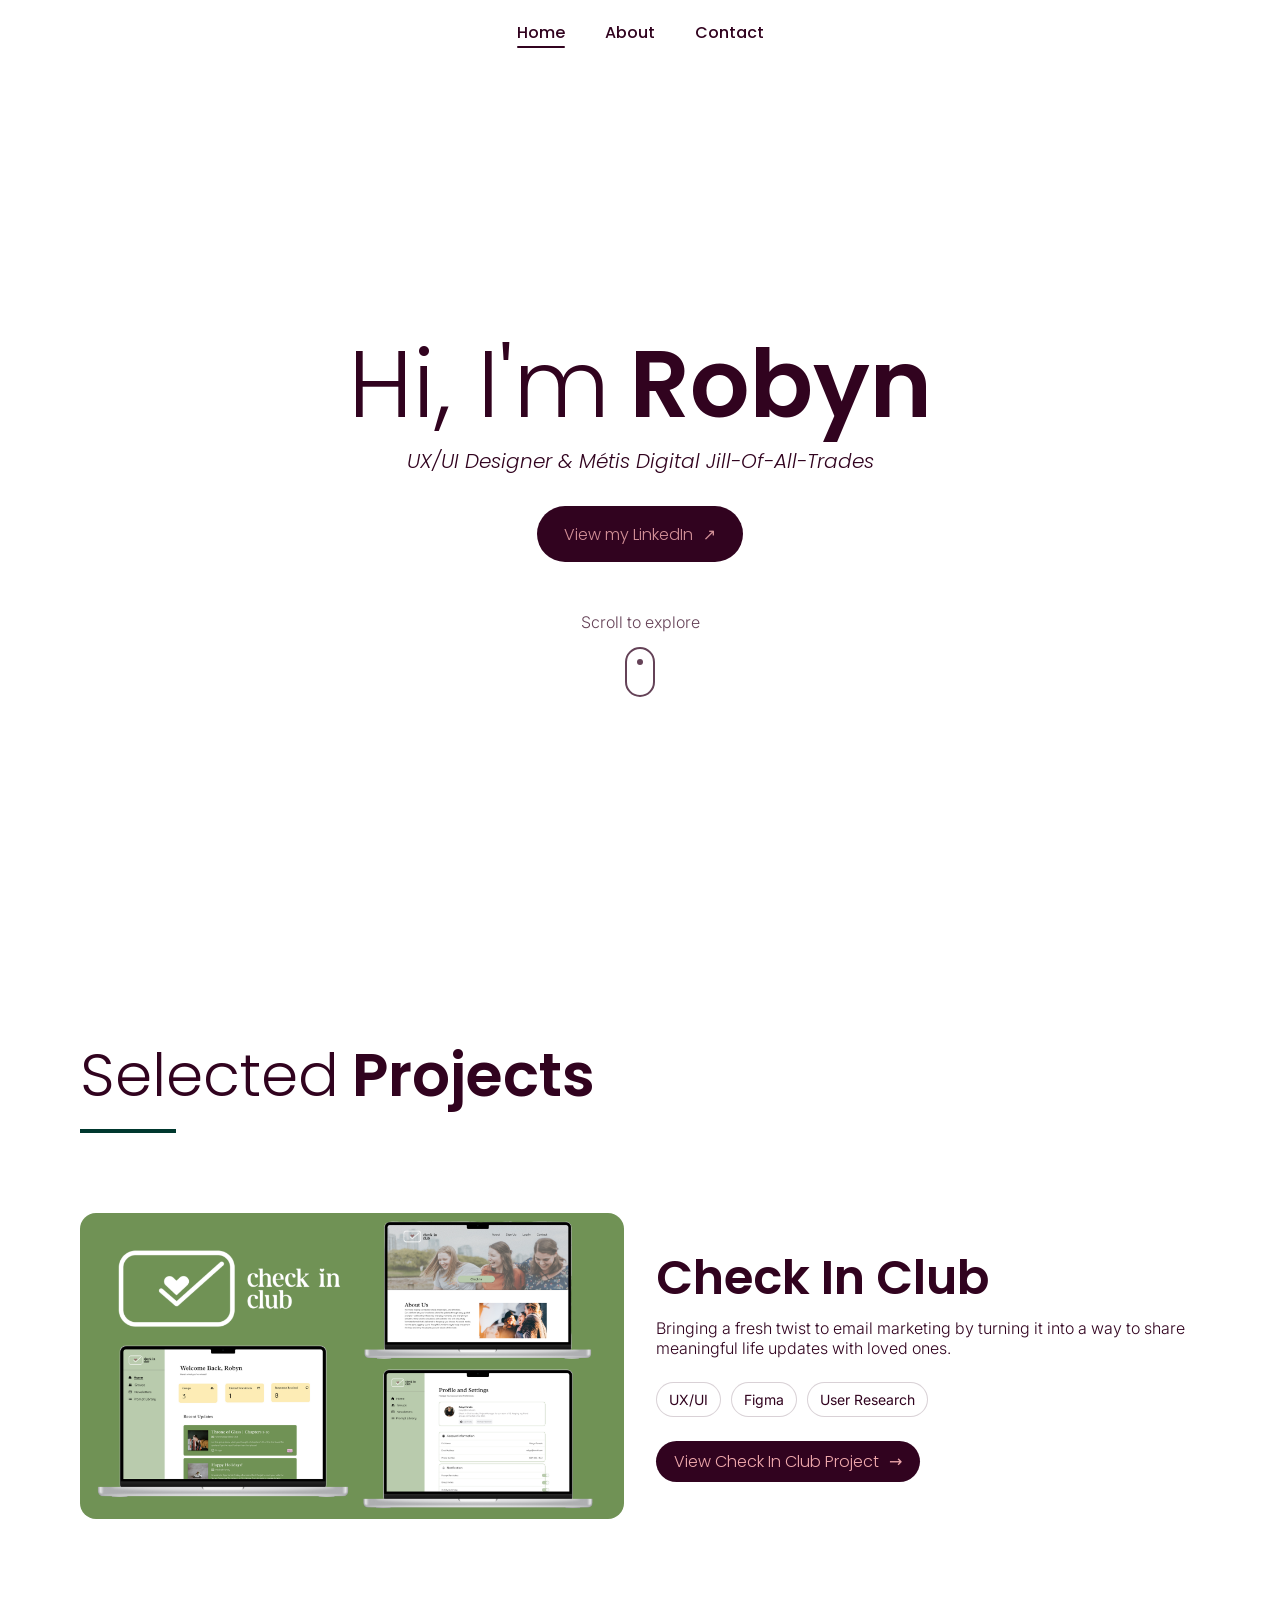
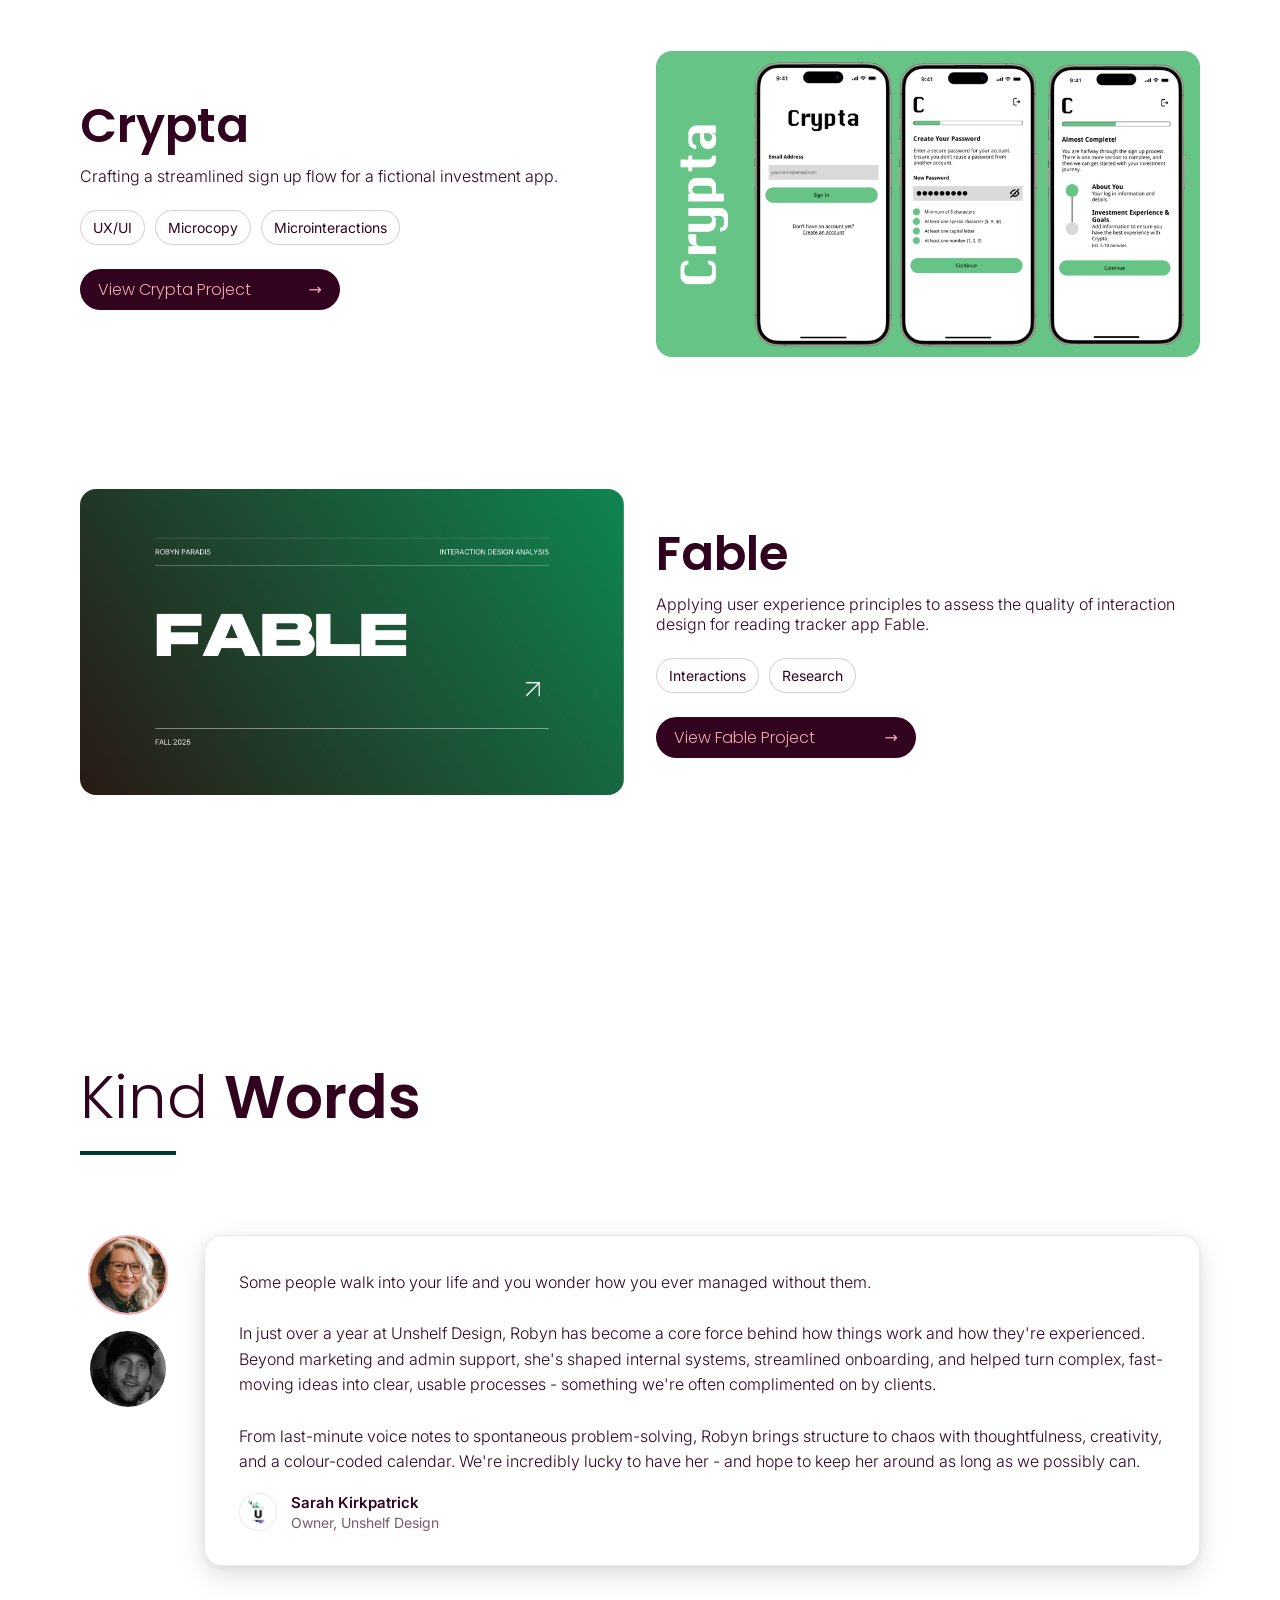
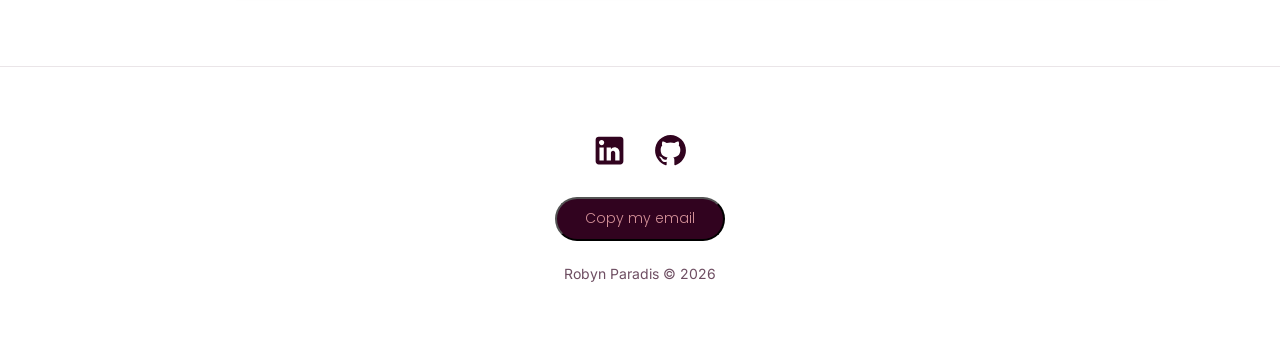
==== commit a0cb62c0: "Update information for accuracy" ====
--- a/index.html
+++ b/index.html
@@ -83,7 +83,7 @@
             <span class="semibold">Robyn</span>
           </h1>
           <p class="hero-subtitle">
-            <em>UX/UI Diploma Student & Métis Digital Jill-Of-All-Trades</em>
+            <em>UX/UI Designer & Métis Digital Jill-Of-All-Trades</em>
           </p>
           <a
             href="https://www.linkedin.com/in/robyn-paradis/"
--- a/styles.css
+++ b/styles.css
@@ -55,7 +55,6 @@
   font-size: 16px;
   font-weight: 500;
   color: var(--brand-plum);
-  opacity: 0.5;
   text-decoration: none;
   position: relative;
   transition: opacity 0.2s ease;
@@ -1492,6 +1491,15 @@
   font-size: 16px;
   color: rgba(49, 3, 31, 0.7);
   margin-bottom: 20px;
+}
+
+.education-blurb {
+  font-family: "Inter", sans-serif;
+  font-size: 16px;
+  line-height: 1.6;
+  color: var(--brand-plum);
+  font-weight: 300;
+  margin: 0 0 20px;
 }
 
 .education-list {
@@ -2703,16 +2711,62 @@
   margin: 120px 0 80px;
 }
 
+.project-page-nav {
+  display: flex;
+  flex-direction: column;
+  align-items: center;
+  gap: 20px;
+  margin: 120px 0 80px;
+}
+
+.project-nav-buttons {
+  display: flex;
+  gap: 16px;
+}
+
+.project-nav-btn {
+  display: inline-flex;
+  align-items: center;
+  justify-content: space-between;
+  gap: 8px;
+  height: 44px;
+  width: 220px;
+  padding: 0 20px;
+  background-color: var(--brand-plum);
+  color: rgba(239, 168, 172, 0.85);
+  font-size: 14px;
+  font-weight: 300;
+  font-family: "Poppins", system-ui, sans-serif;
+  border-radius: 28px;
+  text-decoration: none;
+  white-space: nowrap;
+  transition: all 0.3s ease;
+}
+
+.project-nav-btn .arrow {
+  display: inline-block;
+  transition: transform 0.3s ease;
+}
+
+.project-nav-btn--prev:hover .arrow {
+  transform: translateX(-5px);
+}
+
+.project-nav-btn--next:hover .arrow {
+  transform: translateX(5px);
+}
+
 .back-to-top {
   display: inline-flex;
   align-items: center;
   justify-content: center;
-  gap: 10px;
-  width: 205.75px;
-  height: 56px;
+  gap: 8px;
+  height: 44px;
+  width: 220px;
+  padding: 0 20px;
   background-color: var(--brand-plum);
   color: rgba(239, 168, 172, 0.85);
-  font-size: 16px;
+  font-size: 14px;
   font-weight: 300;
   font-family: "Poppins", system-ui, sans-serif;
   border-radius: 28px;
@@ -2728,6 +2782,21 @@
 
 .back-to-top:hover .arrow {
   transform: translateY(-5px);
+}
+
+@media screen and (max-width: 767px) {
+  .project-nav-buttons {
+    flex-direction: column;
+    align-items: center;
+    width: 100%;
+  }
+
+  .back-to-top,
+  .project-nav-btn {
+    width: 100%;
+    max-width: 300px;
+    justify-content: center;
+  }
 }
 
 /* PROJECT CARDS ----------------------- */
